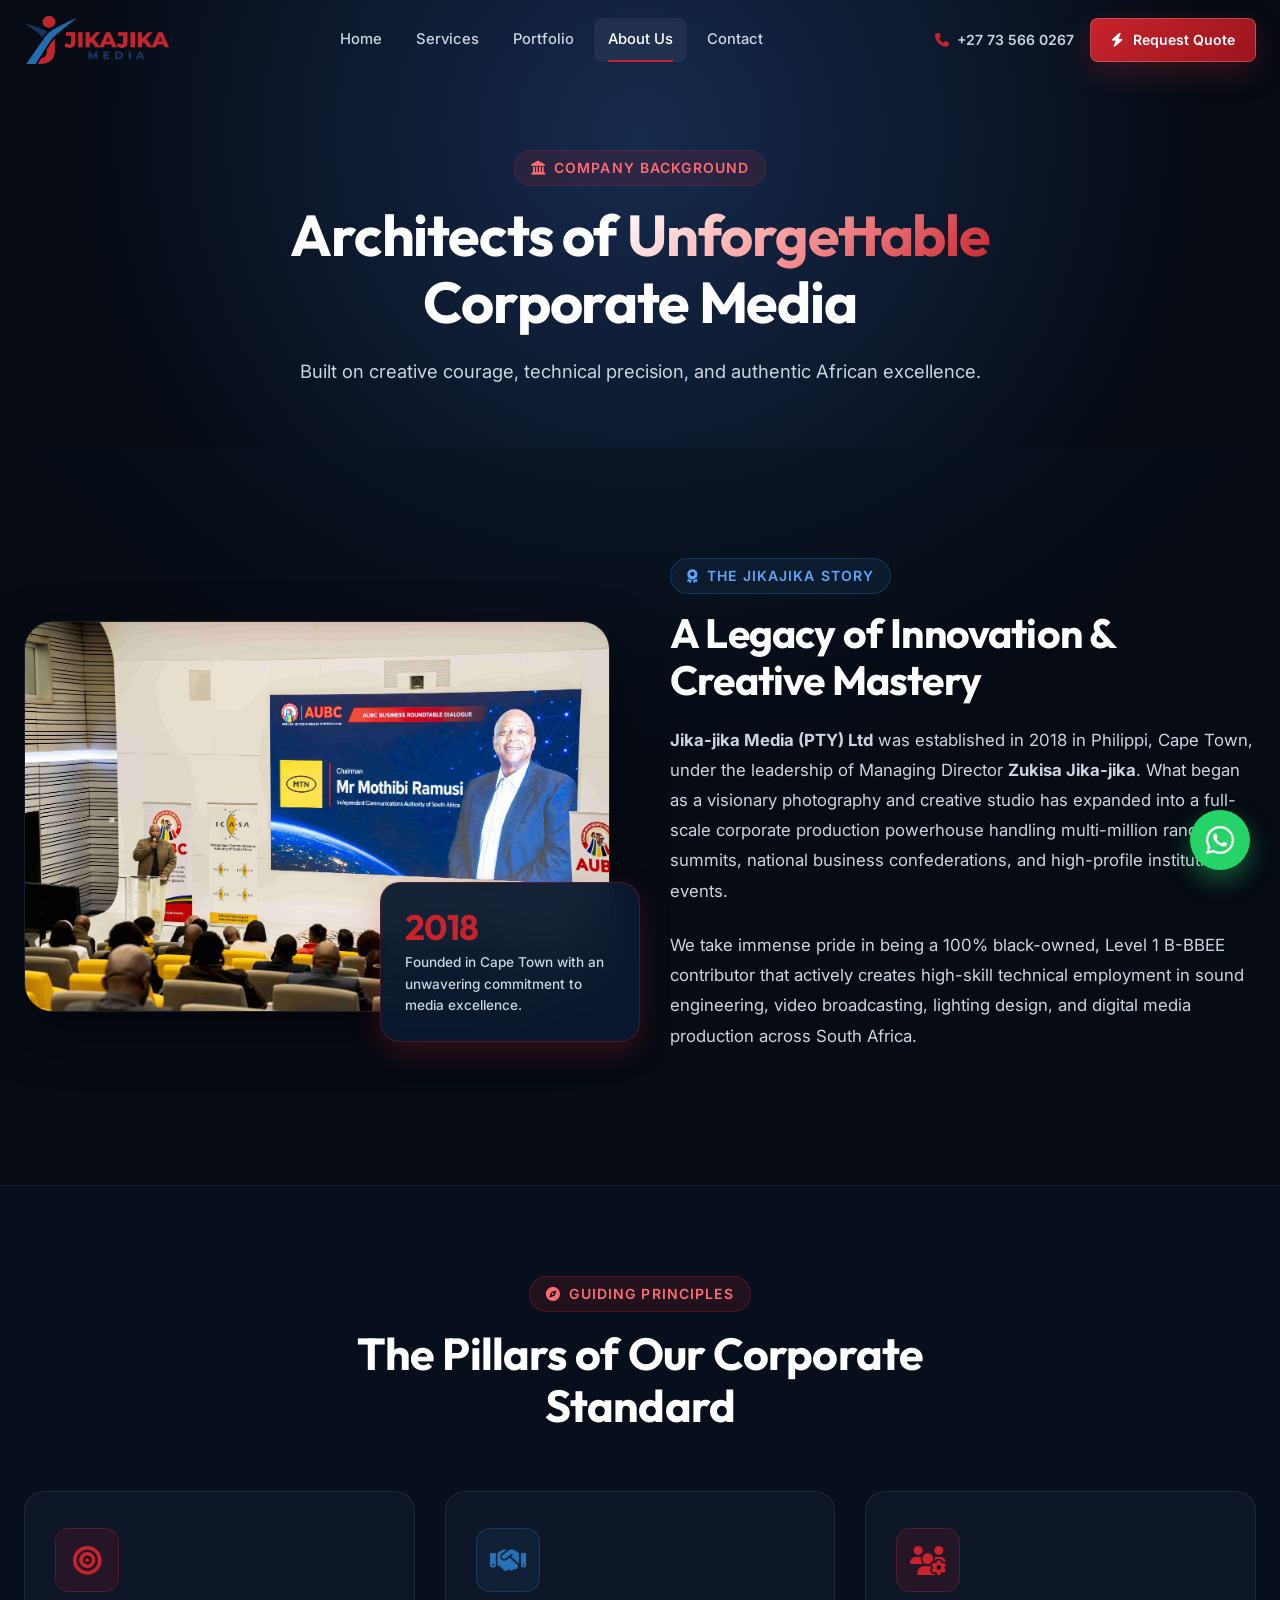
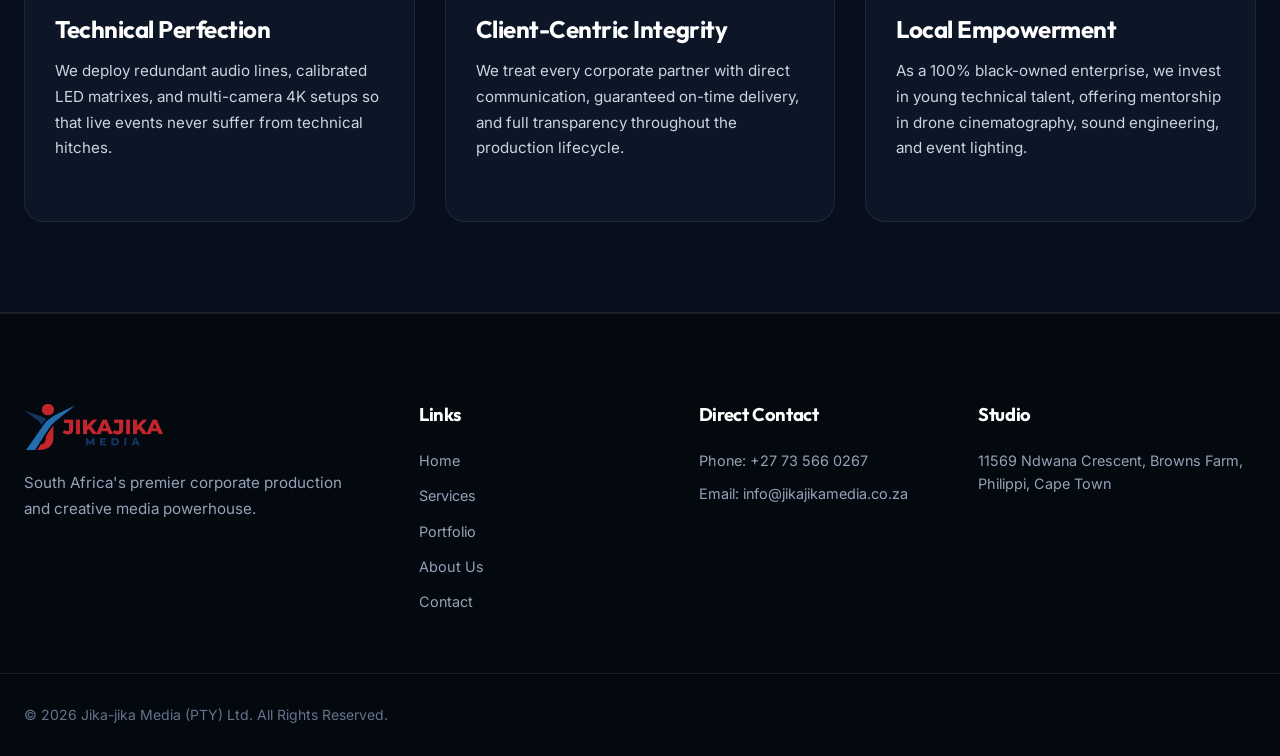
==== about.html @ 790da72a "feat: launch modern corporate website for Jikajika Media with animated hero, portfolio, services & r" ====
<!DOCTYPE html>
<html lang="en">
<head>
  <meta charset="UTF-8" />
  <meta name="viewport" content="width=device-width, initial-scale=1.0" />
  <title>About Us | Leadership & Corporate Story | Jikajika Media</title>
  <meta name="description" content="Learn about Jikajika Media (Pty) Ltd, founded in 2018 by Managing Director Zukisa Jika-jika. 100% black-owned production company based in Cape Town, South Africa." />
  
  <link rel="icon" type="image/jpeg" href="assets/images/logos/Favicon.jpg" />
  <link rel="stylesheet" href="https://cdnjs.cloudflare.com/ajax/libs/font-awesome/6.5.1/css/all.min.css" />
  <link rel="stylesheet" href="css/style.css" />
  <link rel="stylesheet" href="css/animations.css" />
</head>
<body>

  <!-- Site Header -->
  <header class="site-header scrolled">
    <div class="container-wide header-inner">
      <a href="index.html" class="brand-logo" title="Jikajika Media Home">
        <img src="assets/images/logos/Logo 1.png" alt="Jikajika Media Logo" />
      </a>

      <nav class="nav-links">
        <div class="nav-item"><a href="index.html" class="nav-link">Home</a></div>
        <div class="nav-item"><a href="services.html" class="nav-link">Services</a></div>
        <div class="nav-item"><a href="portfolio.html" class="nav-link">Portfolio</a></div>
        <div class="nav-item"><a href="about.html" class="nav-link active">About Us</a></div>
        <div class="nav-item"><a href="contact.html" class="nav-link">Contact</a></div>
      </nav>

      <div class="header-cta">
        <a href="tel:+27735660267" class="header-contact-link">
          <i class="fa-solid fa-phone" style="color: var(--primary-red);"></i>
          <span>+27 73 566 0267</span>
        </a>
        <a href="contact.html" class="btn btn-primary btn-sm">
          <i class="fa-solid fa-bolt"></i> Request Quote
        </a>
        <button class="mobile-toggle" aria-label="Toggle Menu">
          <i class="fa-solid fa-bars"></i>
        </button>
      </div>
    </div>
  </header>

  <!-- Page Banner -->
  <section style="padding: 150px 0 60px; background: radial-gradient(circle at 50% 30%, #162a4d 0%, var(--bg-main) 80%); text-align: center;">
    <div class="container" style="max-width: 860px;">
      <span class="section-tag"><i class="fa-solid fa-landmark"></i> Company Background</span>
      <h1 style="font-size: clamp(2.5rem, 4.5vw, 3.8rem); margin-bottom: 20px;">
        Architects of <span class="gradient-text-red">Unforgettable</span> Corporate Media
      </h1>
      <p style="color: var(--text-secondary); font-size: 1.15rem; line-height: 1.8;">
        Built on creative courage, technical precision, and authentic African excellence.
      </p>
    </div>
  </section>

  <!-- About Section -->
  <section class="about-section">
    <div class="container">
      <div class="about-grid">
        <div class="about-image-collage reveal-left">
          <div class="about-main-img">
            <img src="assets/images/hero/DSC08653.jpg" alt="Jikajika Media Production Event" />
          </div>
          <div class="about-floating-card">
            <h4>2018</h4>
            <p>Founded in Cape Town with an unwavering commitment to media excellence.</p>
          </div>
        </div>

        <div class="about-content reveal-right">
          <span class="section-tag blue-tag"><i class="fa-solid fa-award"></i> The Jikajika Story</span>
          <h2>A Legacy of Innovation & Creative Mastery</h2>
          <p>
            <strong>Jika-jika Media (PTY) Ltd</strong> was established in 2018 in Philippi, Cape Town, under the leadership of Managing Director <strong>Zukisa Jika-jika</strong>. What began as a visionary photography and creative studio has expanded into a full-scale corporate production powerhouse handling multi-million rand summits, national business confederations, and high-profile institutional events.
          </p>
          <p>
            We take immense pride in being a 100% black-owned, Level 1 B-BBEE contributor that actively creates high-skill technical employment in sound engineering, video broadcasting, lighting design, and digital media production across South Africa.
          </p>
        </div>
      </div>
    </div>
  </section>

  <!-- Core Pillars -->
  <section style="padding: 90px 0; background: rgba(10, 20, 36, 0.5); border-top: 1px solid var(--border-subtle); border-bottom: 1px solid var(--border-subtle);">
    <div class="container">
      <div class="section-header">
        <span class="section-tag"><i class="fa-solid fa-compass"></i> Guiding Principles</span>
        <h2 class="section-title">The Pillars of Our Corporate Standard</h2>
      </div>

      <div style="display: grid; grid-template-columns: repeat(auto-fit, minmax(300px, 1fr)); gap: 30px;">
        <div class="service-card">
          <div class="service-icon-box"><i class="fa-solid fa-bullseye"></i></div>
          <h3>Technical Perfection</h3>
          <p>We deploy redundant audio lines, calibrated LED matrixes, and multi-camera 4K setups so that live events never suffer from technical hitches.</p>
        </div>

        <div class="service-card">
          <div class="service-icon-box blue"><i class="fa-solid fa-handshake"></i></div>
          <h3>Client-Centric Integrity</h3>
          <p>We treat every corporate partner with direct communication, guaranteed on-time delivery, and full transparency throughout the production lifecycle.</p>
        </div>

        <div class="service-card">
          <div class="service-icon-box"><i class="fa-solid fa-users-gear"></i></div>
          <h3>Local Empowerment</h3>
          <p>As a 100% black-owned enterprise, we invest in young technical talent, offering mentorship in drone cinematography, sound engineering, and event lighting.</p>
        </div>
      </div>
    </div>
  </section>

  <!-- Footer -->
  <footer class="site-footer">
    <div class="container footer-grid">
      <div class="footer-brand">
        <a href="index.html" class="brand-logo" style="margin-bottom: 20px;">
          <img src="assets/images/logos/Logo 1.png" alt="Jikajika Media Logo" style="height: 46px;" />
        </a>
        <p>South Africa's premier corporate production and creative media powerhouse.</p>
      </div>
      <div class="footer-column">
        <h4>Links</h4>
        <div class="footer-links">
          <a href="index.html" class="footer-link">Home</a>
          <a href="services.html" class="footer-link">Services</a>
          <a href="portfolio.html" class="footer-link">Portfolio</a>
          <a href="about.html" class="footer-link">About Us</a>
          <a href="contact.html" class="footer-link">Contact</a>
        </div>
      </div>
      <div class="footer-column">
        <h4>Direct Contact</h4>
        <p style="color: var(--text-muted); font-size: 0.9rem; margin-bottom: 10px;">Phone: +27 73 566 0267</p>
        <p style="color: var(--text-muted); font-size: 0.9rem;">Email: info@jikajikamedia.co.za</p>
      </div>
      <div class="footer-column">
        <h4>Studio</h4>
        <p style="color: var(--text-muted); font-size: 0.9rem;">11569 Ndwana Crescent, Browns Farm, Philippi, Cape Town</p>
      </div>
    </div>
    <div class="container footer-bottom">
      <div>&copy; 2026 Jika-jika Media (PTY) Ltd. All Rights Reserved.</div>
    </div>
  </footer>

  <a href="https://wa.me/27735660267" class="whatsapp-float" title="Chat on WhatsApp">
    <i class="fa-brands fa-whatsapp"></i>
  </a>

  <script src="js/main.js"></script>
</body>
</html>
---- css/style.css ----
/* ==========================================================================
   JIKAJIKA MEDIA (PTY) LTD - OFFICIAL CORPORATE STYLESHEET
   Brand Colors: Red (#C8232C) | Navy Blue (#163A63) | Sky Blue (#2573B7)
   ========================================================================== */

@import url('https://fonts.googleapis.com/css2?family=Inter:wght@300;400;500;600;700;800&family=Outfit:wght@400;500;600;700;800;900&display=swap');

:root {
  /* Brand Color Palette */
  --primary-red: #C8232C;
  --primary-red-hover: #E02832;
  --primary-red-dark: #9B151C;
  --primary-red-glow: rgba(200, 35, 44, 0.35);
  
  --brand-navy: #163A63;
  --brand-navy-dark: #0A192F;
  --brand-navy-deep: #060E1A;
  --brand-navy-light: #1F4E85;
  
  --accent-blue: #2573B7;
  --accent-cyan: #38BDF8;
  --accent-blue-glow: rgba(37, 115, 183, 0.35);

  /* Backgrounds & Surfaces */
  --bg-main: #060B14;
  --bg-secondary: #0B1322;
  --bg-card: rgba(16, 26, 44, 0.7);
  --bg-card-hover: rgba(22, 36, 61, 0.85);
  --bg-glass: rgba(10, 25, 47, 0.75);
  --bg-glass-light: rgba(255, 255, 255, 0.05);

  /* Borders & Dividers */
  --border-subtle: rgba(255, 255, 255, 0.08);
  --border-brand: rgba(200, 35, 44, 0.3);
  --border-brand-blue: rgba(37, 115, 183, 0.3);
  --border-glow: rgba(255, 255, 255, 0.15);

  /* Typography */
  --font-heading: 'Outfit', sans-serif;
  --font-body: 'Inter', sans-serif;

  --text-pure-white: #FFFFFF;
  --text-primary: #F8FAFC;
  --text-secondary: #CBD5E1;
  --text-muted: #94A3B8;
  --text-dim: #64748B;

  /* Spacing & Radii */
  --radius-sm: 8px;
  --radius-md: 14px;
  --radius-lg: 20px;
  --radius-xl: 28px;
  --radius-full: 9999px;

  /* Shadows */
  --shadow-sm: 0 4px 12px rgba(0, 0, 0, 0.2);
  --shadow-md: 0 10px 30px rgba(0, 0, 0, 0.35);
  --shadow-lg: 0 20px 50px rgba(0, 0, 0, 0.5);
  --shadow-brand-red: 0 10px 30px rgba(200, 35, 44, 0.25);
  --shadow-brand-blue: 0 10px 30px rgba(37, 115, 183, 0.25);

  /* Transitions */
  --transition-fast: 0.2s cubic-bezier(0.4, 0, 0.2, 1);
  --transition-normal: 0.35s cubic-bezier(0.4, 0, 0.2, 1);
  --transition-slow: 0.6s cubic-bezier(0.16, 1, 0.3, 1);
}

/* ==========================================================================
   CSS Reset & Global Settings
   ========================================================================== */
*, *::before, *::after {
  box-sizing: border-box;
  margin: 0;
  padding: 0;
}

html {
  scroll-behavior: smooth;
  font-size: 16px;
  background-color: var(--bg-main);
  color: var(--text-primary);
  font-family: var(--font-body);
  -webkit-font-smoothing: antialiased;
  -moz-osx-font-smoothing: grayscale;
  overflow-x: hidden;
}

body {
  min-height: 100vh;
  line-height: 1.6;
  background: radial-gradient(circle at 50% 0%, #10223b 0%, #060B14 70%);
  background-attachment: fixed;
  color: var(--text-primary);
  overflow-x: hidden;
  position: relative;
}

a {
  color: inherit;
  text-decoration: none;
  transition: var(--transition-fast);
}

img {
  max-width: 100%;
  height: auto;
  display: block;
}

ul, ol {
  list-style: none;
}

button, input, select, textarea {
  font-family: inherit;
  font-size: inherit;
  color: inherit;
  border: none;
  outline: none;
  background: none;
}

.container {
  width: 100%;
  max-width: 1320px;
  margin: 0 auto;
  padding: 0 24px;
}

.container-wide {
  width: 100%;
  max-width: 1520px;
  margin: 0 auto;
  padding: 0 24px;
}

/* ==========================================================================
   Typography Utilities
   ========================================================================== */
h1, h2, h3, h4, h5, h6 {
  font-family: var(--font-heading);
  font-weight: 700;
  line-height: 1.15;
  color: var(--text-pure-white);
  letter-spacing: -0.02em;
}

.gradient-text-red {
  background: linear-gradient(135deg, #FFFFFF 0%, #FFA8A8 40%, var(--primary-red) 100%);
  -webkit-background-clip: text;
  -webkit-text-fill-color: transparent;
}

.gradient-text-blue {
  background: linear-gradient(135deg, #FFFFFF 0%, #7DD3FC 40%, var(--accent-blue) 100%);
  -webkit-background-clip: text;
  -webkit-text-fill-color: transparent;
}

.gradient-text-brand {
  background: linear-gradient(135deg, #FFFFFF 20%, #38BDF8 50%, var(--primary-red) 90%);
  -webkit-background-clip: text;
  -webkit-text-fill-color: transparent;
}

.section-header {
  text-align: center;
  max-width: 760px;
  margin: 0 auto 60px;
}

.section-tag {
  display: inline-flex;
  align-items: center;
  gap: 8px;
  padding: 6px 16px;
  background: rgba(200, 35, 44, 0.12);
  border: 1px solid var(--border-brand);
  border-radius: var(--radius-full);
  color: #FF6B72;
  font-size: 0.875rem;
  font-weight: 600;
  text-transform: uppercase;
  letter-spacing: 0.08em;
  margin-bottom: 16px;
}

.section-tag.blue-tag {
  background: rgba(37, 115, 183, 0.12);
  border-color: var(--border-brand-blue);
  color: #60A5FA;
}

.section-title {
  font-size: clamp(2rem, 3.5vw, 3rem);
  margin-bottom: 18px;
}

.section-subtitle {
  font-size: clamp(1rem, 1.2vw, 1.15rem);
  color: var(--text-muted);
  line-height: 1.7;
}

/* ==========================================================================
   Buttons & Interactive Elements
   ========================================================================== */
.btn {
  display: inline-flex;
  align-items: center;
  justify-content: center;
  gap: 10px;
  padding: 14px 28px;
  border-radius: var(--radius-md);
  font-weight: 600;
  font-size: 0.975rem;
  cursor: pointer;
  transition: all var(--transition-normal);
  position: relative;
  overflow: hidden;
  text-align: center;
  white-space: nowrap;
}

.btn-primary {
  background: linear-gradient(135deg, var(--primary-red) 0%, var(--primary-red-dark) 100%);
  color: #FFFFFF;
  box-shadow: var(--shadow-brand-red);
  border: 1px solid rgba(255, 255, 255, 0.2);
}

.btn-primary:hover {
  background: linear-gradient(135deg, var(--primary-red-hover) 0%, var(--primary-red) 100%);
  transform: translateY(-2px);
  box-shadow: 0 14px 35px rgba(200, 35, 44, 0.45);
}

.btn-secondary {
  background: rgba(22, 58, 99, 0.6);
  color: var(--text-pure-white);
  border: 1px solid var(--border-brand-blue);
  backdrop-filter: blur(12px);
}

.btn-secondary:hover {
  background: rgba(37, 115, 183, 0.4);
  border-color: var(--accent-cyan);
  transform: translateY(-2px);
  box-shadow: var(--shadow-brand-blue);
}

.btn-outline {
  background: transparent;
  color: var(--text-primary);
  border: 1px solid var(--border-glow);
  backdrop-filter: blur(8px);
}

.btn-outline:hover {
  background: rgba(255, 255, 255, 0.1);
  border-color: var(--text-pure-white);
  transform: translateY(-2px);
}

.btn-sm {
  padding: 10px 20px;
  font-size: 0.875rem;
  border-radius: var(--radius-sm);
}

.btn-lg {
  padding: 18px 36px;
  font-size: 1.1rem;
  border-radius: var(--radius-lg);
}

/* ==========================================================================
   Header & Navigation
   ========================================================================== */
.site-header {
  position: fixed;
  top: 0;
  left: 0;
  right: 0;
  z-index: 1000;
  transition: all var(--transition-normal);
  padding: 16px 0;
}

.site-header.scrolled {
  padding: 10px 0;
  background: rgba(6, 11, 20, 0.92);
  backdrop-filter: blur(20px);
  -webkit-backdrop-filter: blur(20px);
  border-bottom: 1px solid var(--border-subtle);
  box-shadow: 0 10px 30px rgba(0, 0, 0, 0.6);
}

.header-inner {
  display: flex;
  align-items: center;
  justify-content: space-between;
  gap: 20px;
}

.brand-logo {
  display: flex;
  align-items: center;
  gap: 12px;
  z-index: 1010;
}

.brand-logo img {
  height: 48px;
  width: auto;
  object-fit: contain;
  transition: transform var(--transition-fast);
}

.brand-logo:hover img {
  transform: scale(1.03);
}

.nav-links {
  display: flex;
  align-items: center;
  gap: 6px;
}

.nav-item {
  position: relative;
}

.nav-link {
  display: inline-flex;
  align-items: center;
  gap: 6px;
  padding: 10px 14px;
  font-size: 0.925rem;
  font-weight: 500;
  color: var(--text-secondary);
  border-radius: var(--radius-sm);
  transition: var(--transition-fast);
}

.nav-link:hover,
.nav-link.active {
  color: var(--text-pure-white);
  background: rgba(255, 255, 255, 0.06);
}

.nav-link.active::after {
  content: '';
  position: absolute;
  bottom: 0px;
  left: 14px;
  right: 14px;
  height: 2px;
  background: var(--primary-red);
  border-radius: 2px;
}

/* Dropdown Menu */
.dropdown-wrapper {
  position: relative;
}

.dropdown-menu {
  position: absolute;
  top: 100%;
  left: 0;
  min-width: 270px;
  padding: 12px;
  background: rgba(10, 20, 36, 0.96);
  backdrop-filter: blur(24px);
  border: 1px solid var(--border-subtle);
  border-radius: var(--radius-md);
  box-shadow: var(--shadow-lg);
  opacity: 0;
  visibility: hidden;
  transform: translateY(12px);
  transition: all var(--transition-normal);
  z-index: 1020;
}

.dropdown-wrapper:hover .dropdown-menu {
  opacity: 1;
  visibility: visible;
  transform: translateY(4px);
}

.dropdown-item {
  display: flex;
  align-items: center;
  gap: 12px;
  padding: 10px 14px;
  border-radius: var(--radius-sm);
  color: var(--text-secondary);
  font-size: 0.9rem;
  transition: var(--transition-fast);
}

.dropdown-item:hover {
  background: rgba(200, 35, 44, 0.15);
  color: var(--text-pure-white);
  transform: translateX(4px);
}

.dropdown-item i {
  color: var(--primary-red);
  font-size: 1.1rem;
}

.header-cta {
  display: flex;
  align-items: center;
  gap: 16px;
}

.header-contact-link {
  display: flex;
  align-items: center;
  gap: 8px;
  font-size: 0.875rem;
  font-weight: 600;
  color: var(--text-secondary);
}

.header-contact-link:hover {
  color: #38BDF8;
}

.mobile-toggle {
  display: none;
  background: none;
  border: none;
  color: var(--text-pure-white);
  font-size: 1.6rem;
  cursor: pointer;
  z-index: 1010;
}

/* ==========================================================================
   Hero Section & Animated Slider
   ========================================================================== */
.hero-slider-section {
  position: relative;
  min-height: 100vh;
  display: flex;
  align-items: center;
  overflow: hidden;
  padding: 140px 0 90px;
}

.hero-slider-container {
  position: absolute;
  inset: 0;
  z-index: 1;
}

.hero-slide {
  position: absolute;
  inset: 0;
  opacity: 0;
  visibility: hidden;
  transition: opacity 1.2s cubic-bezier(0.4, 0, 0.2, 1), transform 1.2s cubic-bezier(0.4, 0, 0.2, 1);
  transform: scale(1.08);
}

.hero-slide.active {
  opacity: 1;
  visibility: visible;
  transform: scale(1);
}

.hero-slide-bg {
  position: absolute;
  inset: 0;
  background-size: cover;
  background-position: center;
  background-repeat: no-repeat;
  filter: brightness(0.6) contrast(1.1);
  transform: scale(1);
  transition: transform 8s ease;
}

.hero-slide.active .hero-slide-bg {
  transform: scale(1.08);
}

.hero-overlay {
  position: absolute;
  inset: 0;
  background: linear-gradient(
    90deg, 
    rgba(6, 11, 20, 0.95) 0%, 
    rgba(6, 11, 20, 0.82) 50%, 
    rgba(6, 11, 20, 0.45) 100%
  ),
  linear-gradient(
    0deg, 
    var(--bg-main) 0%, 
    transparent 35%, 
    rgba(6, 11, 20, 0.6) 100%
  );
  z-index: 2;
}

.hero-content {
  position: relative;
  z-index: 10;
  max-width: 840px;
}

.hero-badge {
  display: inline-flex;
  align-items: center;
  gap: 10px;
  padding: 8px 20px;
  background: rgba(10, 25, 47, 0.85);
  border: 1px solid var(--border-brand-blue);
  backdrop-filter: blur(12px);
  border-radius: var(--radius-full);
  color: #7DD3FC;
  font-size: 0.9rem;
  font-weight: 600;
  margin-bottom: 24px;
  box-shadow: 0 0 20px rgba(37, 115, 183, 0.2);
}

.hero-badge-dot {
  width: 8px;
  height: 8px;
  border-radius: 50%;
  background: var(--primary-red);
  box-shadow: 0 0 10px var(--primary-red);
  animation: pulseDot 2s infinite;
}

.hero-title {
  font-size: clamp(2.6rem, 5vw, 4.4rem);
  font-weight: 800;
  line-height: 1.1;
  margin-bottom: 24px;
  letter-spacing: -0.03em;
}

.hero-description {
  font-size: clamp(1.05rem, 1.3vw, 1.25rem);
  color: var(--text-secondary);
  line-height: 1.7;
  margin-bottom: 36px;
  max-width: 720px;
}

.hero-actions {
  display: flex;
  align-items: center;
  flex-wrap: wrap;
  gap: 16px;
  margin-bottom: 50px;
}

.hero-stats-row {
  display: grid;
  grid-template-columns: repeat(auto-fit, minmax(140px, 1fr));
  gap: 24px;
  padding-top: 30px;
  border-top: 1px solid var(--border-subtle);
  max-width: 680px;
}

.hero-stat-item h3 {
  font-size: 2rem;
  font-weight: 800;
  color: var(--text-pure-white);
  margin-bottom: 4px;
}

.hero-stat-item p {
  font-size: 0.85rem;
  color: var(--text-muted);
  text-transform: uppercase;
  letter-spacing: 0.05em;
}

/* Slider Controls */
.slider-controls {
  position: absolute;
  bottom: 40px;
  right: 60px;
  z-index: 20;
  display: flex;
  align-items: center;
  gap: 16px;
}

.slider-btn {
  width: 48px;
  height: 48px;
  border-radius: 50%;
  background: rgba(15, 23, 42, 0.75);
  border: 1px solid var(--border-glow);
  color: var(--text-pure-white);
  display: flex;
  align-items: center;
  justify-content: center;
  cursor: pointer;
  transition: var(--transition-fast);
  backdrop-filter: blur(10px);
}

.slider-btn:hover {
  background: var(--primary-red);
  border-color: var(--primary-red);
  transform: scale(1.08);
}

.slider-indicators {
  position: absolute;
  bottom: 48px;
  left: 50%;
  transform: translateX(-50%);
  z-index: 20;
  display: flex;
  gap: 10px;
}

.slider-indicator {
  width: 40px;
  height: 4px;
  background: rgba(255, 255, 255, 0.2);
  border-radius: 2px;
  cursor: pointer;
  position: relative;
  overflow: hidden;
  transition: var(--transition-fast);
}

.slider-indicator.active {
  background: var(--primary-red);
  width: 60px;
}

/* ==========================================================================
   Client Trust Marquee / Enterprise Partners
   ========================================================================== */
.clients-marquee-section {
  padding: 36px 0;
  background: rgba(10, 20, 36, 0.5);
  border-top: 1px solid var(--border-subtle);
  border-bottom: 1px solid var(--border-subtle);
  overflow: hidden;
  position: relative;
}

.marquee-header {
  text-align: center;
  margin-bottom: 20px;
}

.marquee-header p {
  font-size: 0.85rem;
  text-transform: uppercase;
  letter-spacing: 0.12em;
  color: var(--text-dim);
  font-weight: 600;
}

.marquee-track {
  display: flex;
  width: max-content;
  animation: marqueeScroll 35s linear infinite;
  gap: 40px;
}

.marquee-track:hover {
  animation-play-state: paused;
}

.client-badge {
  display: flex;
  align-items: center;
  gap: 14px;
  padding: 10px 24px;
  background: var(--bg-card);
  border: 1px solid var(--border-subtle);
  border-radius: var(--radius-full);
  color: var(--text-secondary);
  font-weight: 600;
  font-size: 0.95rem;
  white-space: nowrap;
  backdrop-filter: blur(10px);
}

.client-badge i {
  color: var(--primary-red);
}

/* ==========================================================================
   Services Section (Audio Visuals, Photography, Videography, Branding)
   ========================================================================== */
.services-section {
  padding: 110px 0;
  position: relative;
}

.services-grid {
  display: grid;
  grid-template-columns: repeat(auto-fit, minmax(340px, 1fr));
  gap: 30px;
}

.service-card {
  background: var(--bg-card);
  border: 1px solid var(--border-subtle);
  border-radius: var(--radius-lg);
  padding: 36px 30px;
  position: relative;
  overflow: hidden;
  transition: all var(--transition-normal);
  display: flex;
  flex-direction: column;
  backdrop-filter: blur(16px);
}

.service-card::before {
  content: '';
  position: absolute;
  top: 0;
  left: 0;
  right: 0;
  height: 4px;
  background: linear-gradient(90deg, var(--primary-red), var(--accent-blue));
  opacity: 0;
  transition: var(--transition-normal);
}

.service-card:hover {
  transform: translateY(-8px);
  border-color: var(--border-brand);
  background: var(--bg-card-hover);
  box-shadow: 0 20px 40px rgba(0, 0, 0, 0.4), 0 0 25px rgba(200, 35, 44, 0.15);
}

.service-card:hover::before {
  opacity: 1;
}

.service-icon-box {
  width: 64px;
  height: 64px;
  border-radius: var(--radius-md);
  background: rgba(200, 35, 44, 0.12);
  border: 1px solid var(--border-brand);
  display: flex;
  align-items: center;
  justify-content: center;
  color: var(--primary-red);
  font-size: 1.8rem;
  margin-bottom: 24px;
  transition: var(--transition-normal);
}

.service-card:hover .service-icon-box {
  background: var(--primary-red);
  color: #FFFFFF;
  transform: scale(1.1) rotate(4deg);
  box-shadow: var(--shadow-brand-red);
}

.service-icon-box.blue {
  background: rgba(37, 115, 183, 0.12);
  border-color: var(--border-brand-blue);
  color: var(--accent-blue);
}

.service-card:hover .service-icon-box.blue {
  background: var(--accent-blue);
  color: #FFFFFF;
  box-shadow: var(--shadow-brand-blue);
}

.service-card h3 {
  font-size: 1.5rem;
  margin-bottom: 14px;
  font-weight: 700;
}

.service-card p {
  color: var(--text-secondary);
  font-size: 0.95rem;
  line-height: 1.7;
  margin-bottom: 24px;
  flex-grow: 1;
}

.service-features-list {
  margin-bottom: 28px;
  display: flex;
  flex-direction: column;
  gap: 10px;
}

.service-features-list li {
  display: flex;
  align-items: center;
  gap: 10px;
  font-size: 0.885rem;
  color: var(--text-muted);
}

.service-features-list li i {
  color: var(--primary-red);
  font-size: 0.95rem;
}

.service-card-footer {
  margin-top: auto;
  border-top: 1px solid var(--border-subtle);
  padding-top: 20px;
}

.service-link {
  display: inline-flex;
  align-items: center;
  gap: 8px;
  font-weight: 600;
  font-size: 0.9rem;
  color: #FF6B72;
}

.service-card:hover .service-link {
  gap: 12px;
  color: var(--primary-red-hover);
}

/* ==========================================================================
   Portfolio & Event Showcase
   ========================================================================== */
.portfolio-section {
  padding: 110px 0;
  background: radial-gradient(circle at 50% 50%, #0d1e38 0%, var(--bg-main) 100%);
  position: relative;
}

.portfolio-filter-nav {
  display: flex;
  align-items: center;
  justify-content: center;
  flex-wrap: wrap;
  gap: 12px;
  margin-bottom: 48px;
}

.filter-btn {
  padding: 10px 22px;
  border-radius: var(--radius-full);
  background: rgba(15, 23, 42, 0.7);
  border: 1px solid var(--border-subtle);
  color: var(--text-secondary);
  font-size: 0.9rem;
  font-weight: 600;
  cursor: pointer;
  transition: all var(--transition-fast);
}

.filter-btn:hover,
.filter-btn.active {
  background: var(--primary-red);
  color: #FFFFFF;
  border-color: var(--primary-red);
  box-shadow: var(--shadow-brand-red);
}

.portfolio-grid {
  display: grid;
  grid-template-columns: repeat(auto-fill, minmax(360px, 1fr));
  gap: 28px;
}

.portfolio-item {
  position: relative;
  border-radius: var(--radius-lg);
  overflow: hidden;
  background: var(--bg-card);
  border: 1px solid var(--border-subtle);
  aspect-ratio: 4 / 3;
  cursor: pointer;
}

.portfolio-item img {
  width: 100%;
  height: 100%;
  object-fit: cover;
  transition: transform 0.8s cubic-bezier(0.16, 1, 0.3, 1);
}

.portfolio-item:hover img {
  transform: scale(1.08);
}

.portfolio-overlay {
  position: absolute;
  inset: 0;
  background: linear-gradient(0deg, rgba(6, 11, 20, 0.95) 0%, rgba(6, 11, 20, 0.3) 60%, transparent 100%);
  display: flex;
  flex-direction: column;
  justify-content: flex-end;
  padding: 28px;
  opacity: 0;
  transition: all var(--transition-normal);
}

.portfolio-item:hover .portfolio-overlay {
  opacity: 1;
}

.portfolio-category-badge {
  display: inline-block;
  padding: 4px 12px;
  background: var(--primary-red);
  color: #FFFFFF;
  font-size: 0.75rem;
  font-weight: 700;
  text-transform: uppercase;
  border-radius: var(--radius-full);
  margin-bottom: 10px;
  width: fit-content;
}

.portfolio-title {
  font-size: 1.25rem;
  color: var(--text-pure-white);
  margin-bottom: 6px;
}

.portfolio-desc {
  font-size: 0.875rem;
  color: var(--text-secondary);
}

/* Lightbox Modal */
.lightbox-modal {
  position: fixed;
  inset: 0;
  background: rgba(0, 0, 0, 0.92);
  backdrop-filter: blur(16px);
  z-index: 2000;
  display: flex;
  align-items: center;
  justify-content: center;
  padding: 40px 20px;
  opacity: 0;
  visibility: hidden;
  transition: all var(--transition-normal);
}

.lightbox-modal.active {
  opacity: 1;
  visibility: visible;
}

.lightbox-content {
  position: relative;
  max-width: 1000px;
  max-height: 85vh;
  display: flex;
  flex-direction: column;
  align-items: center;
}

.lightbox-content img {
  max-width: 100%;
  max-height: 75vh;
  object-fit: contain;
  border-radius: var(--radius-md);
  box-shadow: 0 25px 60px rgba(0, 0, 0, 0.8);
}

.lightbox-caption {
  margin-top: 16px;
  color: var(--text-primary);
  text-align: center;
  font-size: 1.1rem;
  font-weight: 600;
}

.lightbox-close {
  position: absolute;
  top: -40px;
  right: 0;
  color: #FFFFFF;
  font-size: 2rem;
  cursor: pointer;
  transition: var(--transition-fast);
}

.lightbox-close:hover {
  color: var(--primary-red);
}

/* ==========================================================================
   About & Corporate Profile Section
   ========================================================================== */
.about-section {
  padding: 110px 0;
  position: relative;
}

.about-grid {
  display: grid;
  grid-template-columns: 1fr 1fr;
  gap: 60px;
  align-items: center;
}

.about-image-collage {
  position: relative;
}

.about-main-img {
  border-radius: var(--radius-xl);
  overflow: hidden;
  border: 1px solid var(--border-subtle);
  box-shadow: var(--shadow-lg);
}

.about-floating-card {
  position: absolute;
  bottom: -30px;
  right: -30px;
  background: rgba(10, 25, 47, 0.95);
  backdrop-filter: blur(20px);
  border: 1px solid var(--border-brand);
  border-radius: var(--radius-lg);
  padding: 24px;
  box-shadow: var(--shadow-brand-red);
  max-width: 260px;
}

.about-floating-card h4 {
  font-size: 2.2rem;
  color: var(--primary-red);
  margin-bottom: 4px;
}

.about-floating-card p {
  font-size: 0.85rem;
  color: var(--text-secondary);
  font-weight: 500;
}

.about-content h2 {
  font-size: clamp(2rem, 3.2vw, 2.8rem);
  margin-bottom: 20px;
}

.about-content p {
  color: var(--text-secondary);
  font-size: 1.05rem;
  line-height: 1.8;
  margin-bottom: 24px;
}

.about-values-grid {
  display: grid;
  grid-template-columns: 1fr 1fr;
  gap: 20px;
  margin: 32px 0;
}

.about-value-item {
  display: flex;
  align-items: flex-start;
  gap: 14px;
}

.about-value-item i {
  color: var(--primary-red);
  font-size: 1.3rem;
  margin-top: 3px;
}

.about-value-item h4 {
  font-size: 1.05rem;
  margin-bottom: 4px;
}

.about-value-item p {
  font-size: 0.85rem;
  color: var(--text-muted);
  line-height: 1.5;
  margin-bottom: 0;
}

/* ==========================================================================
   Interactive Quote Estimator & Booking
   ========================================================================== */
.quote-section {
  padding: 110px 0;
  background: radial-gradient(circle at 70% 30%, #13243f 0%, var(--bg-main) 100%);
  position: relative;
}

.quote-wrapper {
  background: var(--bg-card);
  border: 1px solid var(--border-brand-blue);
  border-radius: var(--radius-xl);
  padding: 48px;
  backdrop-filter: blur(20px);
  box-shadow: var(--shadow-lg);
}

.quote-grid {
  display: grid;
  grid-template-columns: 1.2fr 0.8fr;
  gap: 50px;
}

.form-group {
  margin-bottom: 24px;
}

.form-label {
  display: block;
  font-size: 0.9rem;
  font-weight: 600;
  color: var(--text-secondary);
  margin-bottom: 8px;
}

.form-control {
  width: 100%;
  padding: 14px 18px;
  background: rgba(6, 11, 20, 0.75);
  border: 1px solid var(--border-subtle);
  border-radius: var(--radius-md);
  color: var(--text-pure-white);
  font-size: 0.95rem;
  transition: var(--transition-fast);
}

.form-control:focus {
  border-color: var(--primary-red);
  box-shadow: 0 0 0 3px rgba(200, 35, 44, 0.2);
  background: rgba(10, 20, 36, 0.9);
}

.services-checkbox-grid {
  display: grid;
  grid-template-columns: repeat(auto-fit, minmax(180px, 1fr));
  gap: 12px;
  margin-top: 10px;
}

.service-checkbox-card {
  display: flex;
  align-items: center;
  gap: 10px;
  padding: 12px 16px;
  background: rgba(6, 11, 20, 0.6);
  border: 1px solid var(--border-subtle);
  border-radius: var(--radius-sm);
  cursor: pointer;
  transition: var(--transition-fast);
}

.service-checkbox-card:hover,
.service-checkbox-card.checked {
  border-color: var(--primary-red);
  background: rgba(200, 35, 44, 0.1);
}

.service-checkbox-card input[type="checkbox"] {
  accent-color: var(--primary-red);
  width: 18px;
  height: 18px;
}

.quote-summary-card {
  background: rgba(10, 25, 47, 0.85);
  border: 1px solid var(--border-brand);
  border-radius: var(--radius-lg);
  padding: 36px 30px;
  display: flex;
  flex-direction: column;
  justify-content: space-between;
}

.quote-summary-card h3 {
  font-size: 1.4rem;
  margin-bottom: 20px;
}

.contact-quick-list {
  display: flex;
  flex-direction: column;
  gap: 16px;
  margin-bottom: 30px;
}

.contact-quick-item {
  display: flex;
  align-items: center;
  gap: 14px;
  font-size: 0.95rem;
  color: var(--text-secondary);
}

.contact-quick-item i {
  width: 36px;
  height: 36px;
  border-radius: 50%;
  background: rgba(200, 35, 44, 0.15);
  color: var(--primary-red);
  display: flex;
  align-items: center;
  justify-content: center;
}

/* ==========================================================================
   Footer Section
   ========================================================================== */
.site-footer {
  background: #04080F;
  border-top: 1px solid var(--border-subtle);
  padding: 90px 0 30px;
  position: relative;
}

.footer-grid {
  display: grid;
  grid-template-columns: 1.5fr 1fr 1fr 1.2fr;
  gap: 48px;
  margin-bottom: 60px;
}

.footer-brand p {
  color: var(--text-muted);
  font-size: 0.95rem;
  line-height: 1.7;
  margin: 20px 0 24px;
}

.social-links {
  display: flex;
  gap: 12px;
}

.social-link {
  width: 40px;
  height: 40px;
  border-radius: 50%;
  background: rgba(255, 255, 255, 0.06);
  border: 1px solid var(--border-subtle);
  color: var(--text-secondary);
  display: flex;
  align-items: center;
  justify-content: center;
  transition: var(--transition-fast);
}

.social-link:hover {
  background: var(--primary-red);
  color: #FFFFFF;
  border-color: var(--primary-red);
  transform: translateY(-3px);
}

.footer-column h4 {
  font-size: 1.15rem;
  margin-bottom: 24px;
  position: relative;
}

.footer-links {
  display: flex;
  flex-direction: column;
  gap: 12px;
}

.footer-link {
  color: var(--text-muted);
  font-size: 0.9rem;
  transition: var(--transition-fast);
}

.footer-link:hover {
  color: var(--text-pure-white);
  transform: translateX(4px);
}

.footer-bottom {
  border-top: 1px solid var(--border-subtle);
  padding-top: 30px;
  display: flex;
  align-items: center;
  justify-content: space-between;
  flex-wrap: wrap;
  gap: 20px;
  color: var(--text-dim);
  font-size: 0.875rem;
}

/* ==========================================================================
   WhatsApp Floating Contact Button
   ========================================================================== */
.whatsapp-float {
  position: fixed;
  bottom: 30px;
  right: 30px;
  width: 60px;
  height: 60px;
  background: #25D366;
  color: #FFFFFF;
  border-radius: 50%;
  display: flex;
  align-items: center;
  justify-content: center;
  font-size: 2rem;
  box-shadow: 0 10px 25px rgba(37, 211, 102, 0.4);
  z-index: 999;
  transition: all var(--transition-normal);
}

.whatsapp-float:hover {
  transform: scale(1.12) rotate(8deg);
  box-shadow: 0 14px 35px rgba(37, 211, 102, 0.6);
}

/* ==========================================================================
   Responsive Breakpoints
   ========================================================================== */
@media (max-width: 1024px) {
  .about-grid,
  .quote-grid {
    grid-template-columns: 1fr;
    gap: 40px;
  }

  .footer-grid {
    grid-template-columns: 1fr 1fr;
    gap: 40px;
  }
}

@media (max-width: 768px) {
  .nav-links,
  .header-cta .header-contact-link {
    display: none;
  }

  .mobile-toggle {
    display: block;
  }

  .mobile-menu-active .nav-links {
    display: flex;
    flex-direction: column;
    position: fixed;
    top: 76px;
    left: 0;
    right: 0;
    bottom: 0;
    background: rgba(6, 11, 20, 0.98);
    backdrop-filter: blur(20px);
    padding: 30px 24px;
    gap: 16px;
    overflow-y: auto;
    z-index: 1000;
  }

  .mobile-menu-active .nav-link {
    font-size: 1.2rem;
    padding: 12px 16px;
  }

  .slider-controls {
    bottom: 20px;
    right: 20px;
  }

  .footer-grid {
    grid-template-columns: 1fr;
  }

  .footer-bottom {
    flex-direction: column;
    text-align: center;
  }
}
---- css/animations.css ----
/* ==========================================================================
   JIKAJIKA MEDIA - ADVANCED ANIMATIONS & SMOOTH SCROLL EFFECTS
   ========================================================================== */

/* Keyframe Animations */
@keyframes marqueeScroll {
  0% {
    transform: translateX(0);
  }
  100% {
    transform: translateX(-50%);
  }
}

@keyframes pulseDot {
  0%, 100% {
    transform: scale(1);
    opacity: 1;
  }
  50% {
    transform: scale(1.6);
    opacity: 0.6;
  }
}

@keyframes floatSlow {
  0%, 100% {
    transform: translateY(0);
  }
  50% {
    transform: translateY(-12px);
  }
}

@keyframes glowPulse {
  0%, 100% {
    box-shadow: 0 0 20px rgba(200, 35, 44, 0.2);
  }
  50% {
    box-shadow: 0 0 40px rgba(200, 35, 44, 0.5);
  }
}

@keyframes slideInUp {
  from {
    opacity: 0;
    transform: translateY(40px);
  }
  to {
    opacity: 1;
    transform: translateY(0);
  }
}

@keyframes fadeIn {
  from {
    opacity: 0;
  }
  to {
    opacity: 1;
  }
}

@keyframes zoomHero {
  0% {
    transform: scale(1);
  }
  100% {
    transform: scale(1.1);
  }
}

/* Scroll Reveal Utility Classes */
.reveal {
  opacity: 0;
  transform: translateY(35px);
  transition: opacity 0.8s cubic-bezier(0.16, 1, 0.3, 1), transform 0.8s cubic-bezier(0.16, 1, 0.3, 1);
  will-change: opacity, transform;
}

.reveal-left {
  opacity: 0;
  transform: translateX(-45px);
  transition: opacity 0.8s cubic-bezier(0.16, 1, 0.3, 1), transform 0.8s cubic-bezier(0.16, 1, 0.3, 1);
}

.reveal-right {
  opacity: 0;
  transform: translateX(45px);
  transition: opacity 0.8s cubic-bezier(0.16, 1, 0.3, 1), transform 0.8s cubic-bezier(0.16, 1, 0.3, 1);
}

.reveal-scale {
  opacity: 0;
  transform: scale(0.92);
  transition: opacity 0.8s cubic-bezier(0.16, 1, 0.3, 1), transform 0.8s cubic-bezier(0.16, 1, 0.3, 1);
}

.reveal.active,
.reveal-left.active,
.reveal-right.active,
.reveal-scale.active {
  opacity: 1;
  transform: translate(0, 0) scale(1);
}

/* Stagger Delays for Grid Children */
.delay-100 { transition-delay: 0.1s; }
.delay-200 { transition-delay: 0.2s; }
.delay-300 { transition-delay: 0.3s; }
.delay-400 { transition-delay: 0.4s; }
.delay-500 { transition-delay: 0.5s; }

/* Floating Elements */
.floating-element {
  animation: floatSlow 6s ease-in-out infinite;
}

/* Shimmer Highlight */
.shimmer-badge {
  position: relative;
  overflow: hidden;
}

.shimmer-badge::after {
  content: '';
  position: absolute;
  top: 0;
  left: -100%;
  width: 50%;
  height: 100%;
  background: linear-gradient(
    90deg,
    transparent,
    rgba(255, 255, 255, 0.2),
    transparent
  );
  animation: shimmer 3s infinite;
}

@keyframes shimmer {
  100% {
    left: 200%;
  }
}
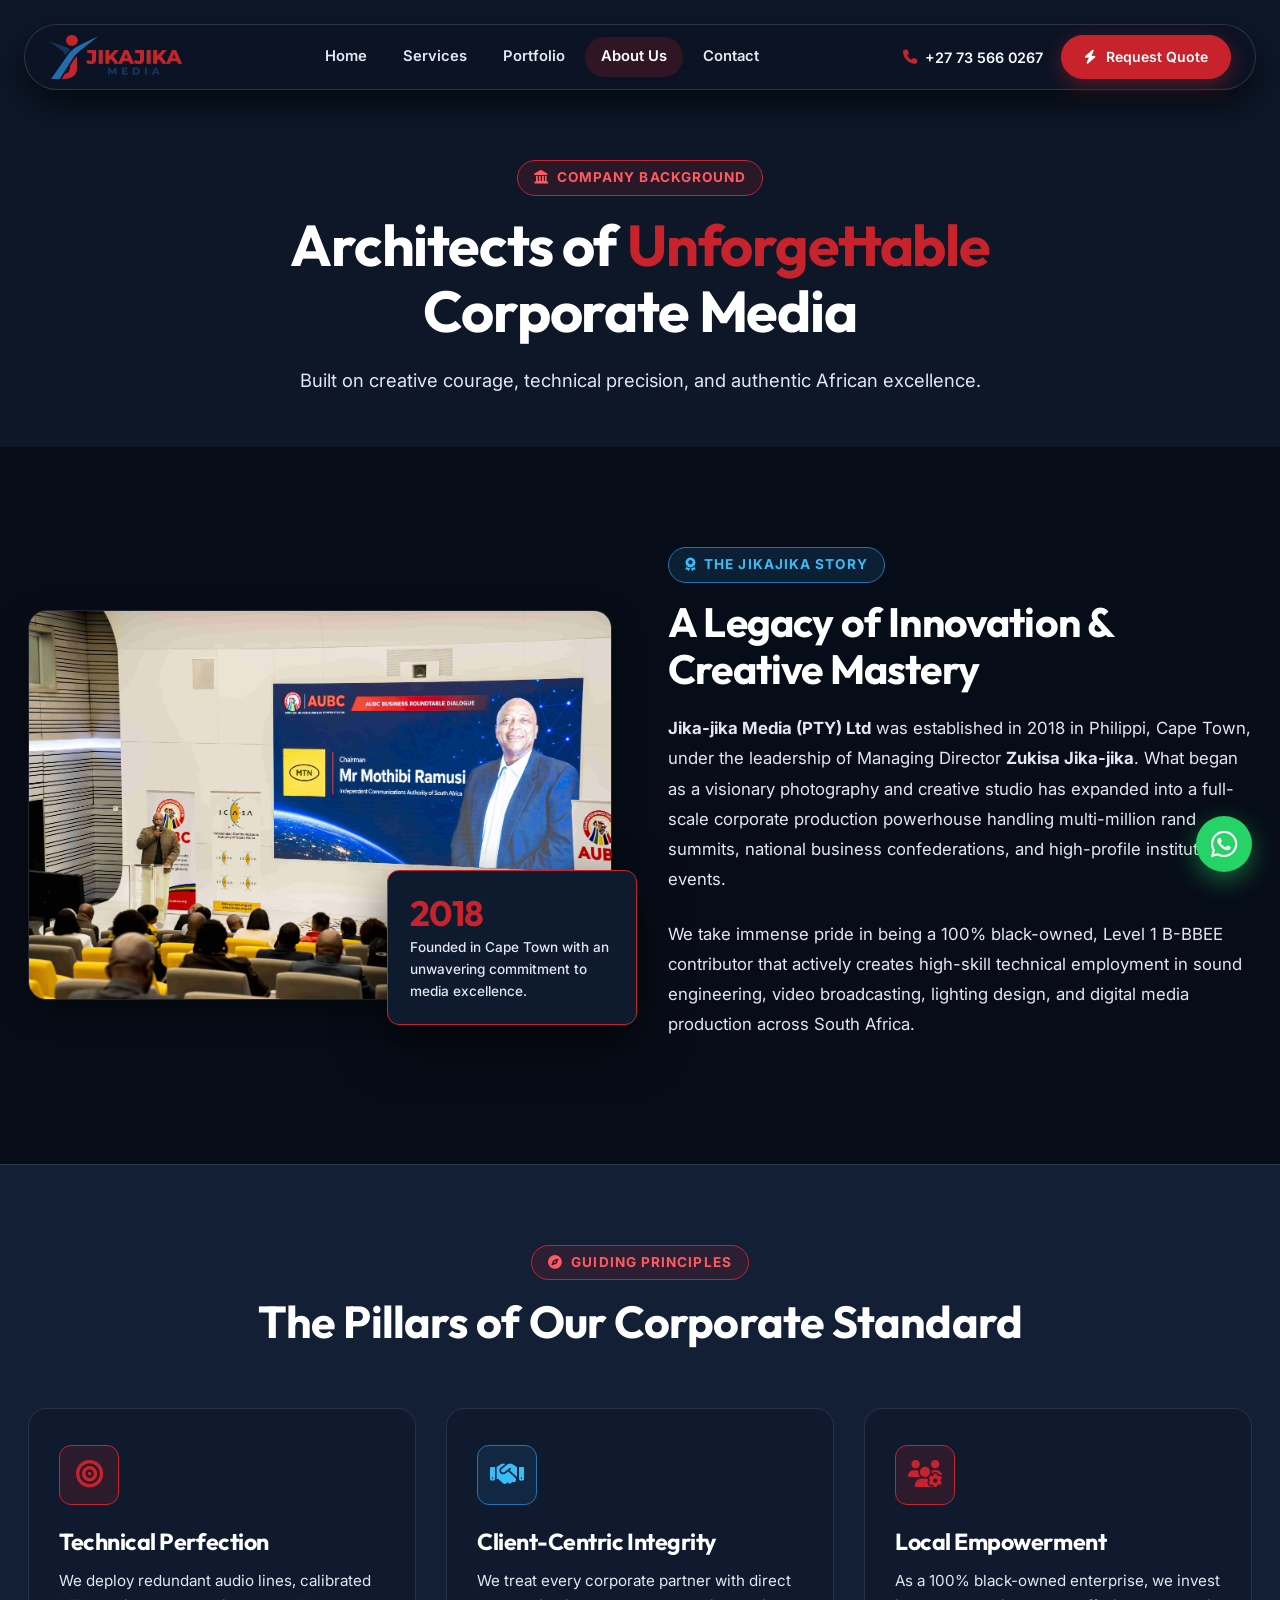
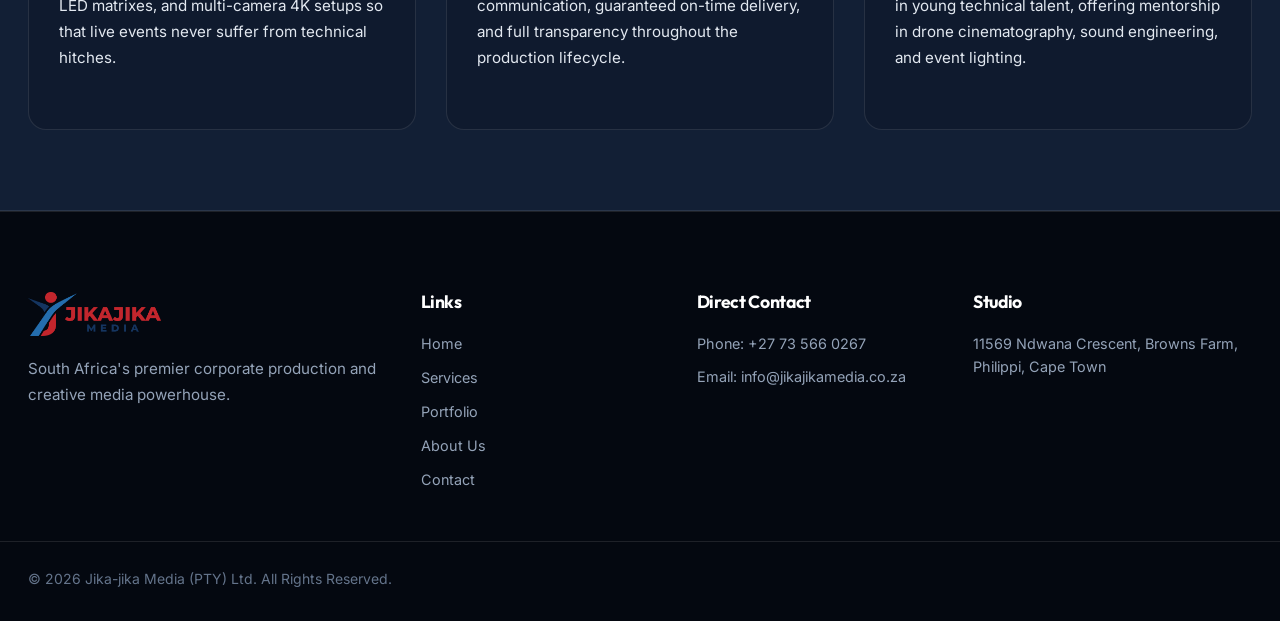
==== commit 214834e2: "fix(ui): add floating framed navbar, align hero to left, make hero images vibrant and remove gradien" ====
--- a/about.html
+++ b/about.html
@@ -13,9 +13,9 @@
 </head>
 <body>
 
-  <!-- Site Header -->
-  <header class="site-header scrolled">
-    <div class="container-wide header-inner">
+  <!-- Floating Nav Frame Header -->
+  <header class="site-header">
+    <div class="floating-nav-frame">
       <a href="index.html" class="brand-logo" title="Jikajika Media Home">
         <img src="assets/images/logos/Logo 1.png" alt="Jikajika Media Logo" />
       </a>
@@ -44,11 +44,11 @@
   </header>
 
   <!-- Page Banner -->
-  <section style="padding: 150px 0 60px; background: radial-gradient(circle at 50% 30%, #162a4d 0%, var(--bg-main) 80%); text-align: center;">
+  <section style="padding: 160px 0 50px; background-color: var(--bg-secondary); text-align: center;">
     <div class="container" style="max-width: 860px;">
       <span class="section-tag"><i class="fa-solid fa-landmark"></i> Company Background</span>
       <h1 style="font-size: clamp(2.5rem, 4.5vw, 3.8rem); margin-bottom: 20px;">
-        Architects of <span class="gradient-text-red">Unforgettable</span> Corporate Media
+        Architects of <span class="text-red">Unforgettable</span> Corporate Media
       </h1>
       <p style="color: var(--text-secondary); font-size: 1.15rem; line-height: 1.8;">
         Built on creative courage, technical precision, and authentic African excellence.
@@ -85,7 +85,7 @@
   </section>
 
   <!-- Core Pillars -->
-  <section style="padding: 90px 0; background: rgba(10, 20, 36, 0.5); border-top: 1px solid var(--border-subtle); border-bottom: 1px solid var(--border-subtle);">
+  <section style="padding: 80px 0; background-color: var(--bg-surface); border-top: 1px solid var(--border-subtle); border-bottom: 1px solid var(--border-subtle);">
     <div class="container">
       <div class="section-header">
         <span class="section-tag"><i class="fa-solid fa-compass"></i> Guiding Principles</span>
@@ -119,7 +119,7 @@
     <div class="container footer-grid">
       <div class="footer-brand">
         <a href="index.html" class="brand-logo" style="margin-bottom: 20px;">
-          <img src="assets/images/logos/Logo 1.png" alt="Jikajika Media Logo" style="height: 46px;" />
+          <img src="assets/images/logos/Logo 1.png" alt="Jikajika Media Logo" style="height: 44px;" />
         </a>
         <p>South Africa's premier corporate production and creative media powerhouse.</p>
       </div>
--- a/css/style.css
+++ b/css/style.css
@@ -1,68 +1,66 @@
 /* ==========================================================================
-   JIKAJIKA MEDIA (PTY) LTD - OFFICIAL CORPORATE STYLESHEET
-   Brand Colors: Red (#C8232C) | Navy Blue (#163A63) | Sky Blue (#2573B7)
+   JIKAJIKA MEDIA (PTY) LTD - CORPORATE CLEAN DESIGN SYSTEM
+   Solid Colors: Brand Red (#C8232C) | Navy Blue (#163A63) | Sky Blue (#2573B7)
+   NO GRADIENTS - Clean, High-Contrast, Enterprise Aesthetic
    ========================================================================== */
 
 @import url('https://fonts.googleapis.com/css2?family=Inter:wght@300;400;500;600;700;800&family=Outfit:wght@400;500;600;700;800;900&display=swap');
 
 :root {
-  /* Brand Color Palette */
+  /* Solid Brand Palette */
   --primary-red: #C8232C;
-  --primary-red-hover: #E02832;
-  --primary-red-dark: #9B151C;
-  --primary-red-glow: rgba(200, 35, 44, 0.35);
+  --primary-red-hover: #D92B34;
+  --primary-red-dark: #A51820;
   
   --brand-navy: #163A63;
   --brand-navy-dark: #0A192F;
   --brand-navy-deep: #060E1A;
-  --brand-navy-light: #1F4E85;
+  --brand-navy-light: #1E4E85;
   
   --accent-blue: #2573B7;
+  --accent-blue-hover: #2D84D2;
   --accent-cyan: #38BDF8;
-  --accent-blue-glow: rgba(37, 115, 183, 0.35);
-
-  /* Backgrounds & Surfaces */
-  --bg-main: #060B14;
-  --bg-secondary: #0B1322;
-  --bg-card: rgba(16, 26, 44, 0.7);
-  --bg-card-hover: rgba(22, 36, 61, 0.85);
-  --bg-glass: rgba(10, 25, 47, 0.75);
-  --bg-glass-light: rgba(255, 255, 255, 0.05);
-
-  /* Borders & Dividers */
-  --border-subtle: rgba(255, 255, 255, 0.08);
-  --border-brand: rgba(200, 35, 44, 0.3);
-  --border-brand-blue: rgba(37, 115, 183, 0.3);
-  --border-glow: rgba(255, 255, 255, 0.15);
+
+  /* Solid Backgrounds & Surfaces */
+  --bg-main: #070D18;
+  --bg-secondary: #0D1728;
+  --bg-surface: #121F35;
+  --bg-card: #0F1A2E;
+  --bg-card-hover: #16243D;
+  --bg-floating-nav: rgba(11, 20, 36, 0.92);
+
+  /* Borders */
+  --border-subtle: rgba(255, 255, 255, 0.1);
+  --border-brand-red: #C8232C;
+  --border-brand-blue: #2573B7;
+  --border-glow: rgba(255, 255, 255, 0.18);
 
   /* Typography */
-  --font-heading: 'Outfit', sans-serif;
-  --font-body: 'Inter', sans-serif;
+  --font-heading: 'Outfit', -apple-system, BlinkMacSystemFont, sans-serif;
+  --font-body: 'Inter', -apple-system, BlinkMacSystemFont, sans-serif;
 
   --text-pure-white: #FFFFFF;
   --text-primary: #F8FAFC;
-  --text-secondary: #CBD5E1;
+  --text-secondary: #E2E8F0;
   --text-muted: #94A3B8;
   --text-dim: #64748B;
 
-  /* Spacing & Radii */
+  /* Radii */
   --radius-sm: 8px;
-  --radius-md: 14px;
-  --radius-lg: 20px;
-  --radius-xl: 28px;
+  --radius-md: 12px;
+  --radius-lg: 18px;
+  --radius-xl: 24px;
   --radius-full: 9999px;
 
   /* Shadows */
-  --shadow-sm: 0 4px 12px rgba(0, 0, 0, 0.2);
-  --shadow-md: 0 10px 30px rgba(0, 0, 0, 0.35);
-  --shadow-lg: 0 20px 50px rgba(0, 0, 0, 0.5);
-  --shadow-brand-red: 0 10px 30px rgba(200, 35, 44, 0.25);
-  --shadow-brand-blue: 0 10px 30px rgba(37, 115, 183, 0.25);
+  --shadow-sm: 0 4px 12px rgba(0, 0, 0, 0.3);
+  --shadow-md: 0 10px 30px rgba(0, 0, 0, 0.45);
+  --shadow-lg: 0 20px 50px rgba(0, 0, 0, 0.65);
+  --shadow-nav: 0 15px 35px rgba(0, 0, 0, 0.6);
 
   /* Transitions */
-  --transition-fast: 0.2s cubic-bezier(0.4, 0, 0.2, 1);
-  --transition-normal: 0.35s cubic-bezier(0.4, 0, 0.2, 1);
-  --transition-slow: 0.6s cubic-bezier(0.16, 1, 0.3, 1);
+  --transition-fast: 0.2s ease;
+  --transition-normal: 0.35s ease;
 }
 
 /* ==========================================================================
@@ -88,8 +86,7 @@
 body {
   min-height: 100vh;
   line-height: 1.6;
-  background: radial-gradient(circle at 50% 0%, #10223b 0%, #060B14 70%);
-  background-attachment: fixed;
+  background-color: var(--bg-main);
   color: var(--text-primary);
   overflow-x: hidden;
   position: relative;
@@ -122,20 +119,20 @@
 
 .container {
   width: 100%;
-  max-width: 1320px;
+  max-width: 1360px;
   margin: 0 auto;
-  padding: 0 24px;
+  padding: 0 28px;
 }
 
 .container-wide {
   width: 100%;
-  max-width: 1520px;
+  max-width: 1540px;
   margin: 0 auto;
-  padding: 0 24px;
+  padding: 0 28px;
 }
 
 /* ==========================================================================
-   Typography Utilities
+   Typography Utilities (SOLID COLORS ONLY - NO GRADIENTS)
    ========================================================================== */
 h1, h2, h3, h4, h5, h6 {
   font-family: var(--font-heading);
@@ -145,27 +142,21 @@
   letter-spacing: -0.02em;
 }
 
-.gradient-text-red {
-  background: linear-gradient(135deg, #FFFFFF 0%, #FFA8A8 40%, var(--primary-red) 100%);
-  -webkit-background-clip: text;
-  -webkit-text-fill-color: transparent;
-}
-
-.gradient-text-blue {
-  background: linear-gradient(135deg, #FFFFFF 0%, #7DD3FC 40%, var(--accent-blue) 100%);
-  -webkit-background-clip: text;
-  -webkit-text-fill-color: transparent;
-}
-
-.gradient-text-brand {
-  background: linear-gradient(135deg, #FFFFFF 20%, #38BDF8 50%, var(--primary-red) 90%);
-  -webkit-background-clip: text;
-  -webkit-text-fill-color: transparent;
+.text-red {
+  color: var(--primary-red) !important;
+}
+
+.text-blue {
+  color: var(--accent-cyan) !important;
+}
+
+.text-white {
+  color: var(--text-pure-white) !important;
 }
 
 .section-header {
   text-align: center;
-  max-width: 760px;
+  max-width: 800px;
   margin: 0 auto 60px;
 }
 
@@ -174,36 +165,37 @@
   align-items: center;
   gap: 8px;
   padding: 6px 16px;
-  background: rgba(200, 35, 44, 0.12);
-  border: 1px solid var(--border-brand);
+  background: rgba(200, 35, 44, 0.15);
+  border: 1px solid var(--border-brand-red);
   border-radius: var(--radius-full);
-  color: #FF6B72;
-  font-size: 0.875rem;
-  font-weight: 600;
+  color: #FF5A62;
+  font-size: 0.85rem;
+  font-weight: 700;
   text-transform: uppercase;
   letter-spacing: 0.08em;
   margin-bottom: 16px;
 }
 
 .section-tag.blue-tag {
-  background: rgba(37, 115, 183, 0.12);
+  background: rgba(37, 115, 183, 0.18);
   border-color: var(--border-brand-blue);
-  color: #60A5FA;
+  color: #38BDF8;
 }
 
 .section-title {
   font-size: clamp(2rem, 3.5vw, 3rem);
   margin-bottom: 18px;
+  color: var(--text-pure-white);
 }
 
 .section-subtitle {
   font-size: clamp(1rem, 1.2vw, 1.15rem);
-  color: var(--text-muted);
+  color: var(--text-secondary);
   line-height: 1.7;
 }
 
 /* ==========================================================================
-   Buttons & Interactive Elements
+   Buttons & Interactive Elements (SOLID COLORS)
    ========================================================================== */
 .btn {
   display: inline-flex;
@@ -215,92 +207,94 @@
   font-weight: 600;
   font-size: 0.975rem;
   cursor: pointer;
-  transition: all var(--transition-normal);
-  position: relative;
-  overflow: hidden;
+  transition: all var(--transition-fast);
+  position: relative;
   text-align: center;
   white-space: nowrap;
 }
 
 .btn-primary {
-  background: linear-gradient(135deg, var(--primary-red) 0%, var(--primary-red-dark) 100%);
+  background-color: var(--primary-red);
   color: #FFFFFF;
-  box-shadow: var(--shadow-brand-red);
-  border: 1px solid rgba(255, 255, 255, 0.2);
+  border: 1px solid var(--primary-red);
+  box-shadow: 0 6px 20px rgba(200, 35, 44, 0.4);
 }
 
 .btn-primary:hover {
-  background: linear-gradient(135deg, var(--primary-red-hover) 0%, var(--primary-red) 100%);
+  background-color: var(--primary-red-hover);
+  border-color: var(--primary-red-hover);
   transform: translateY(-2px);
-  box-shadow: 0 14px 35px rgba(200, 35, 44, 0.45);
+  box-shadow: 0 10px 25px rgba(200, 35, 44, 0.55);
 }
 
 .btn-secondary {
-  background: rgba(22, 58, 99, 0.6);
+  background-color: var(--brand-navy);
   color: var(--text-pure-white);
-  border: 1px solid var(--border-brand-blue);
-  backdrop-filter: blur(12px);
+  border: 1px solid var(--accent-blue);
 }
 
 .btn-secondary:hover {
-  background: rgba(37, 115, 183, 0.4);
+  background-color: var(--accent-blue);
   border-color: var(--accent-cyan);
   transform: translateY(-2px);
-  box-shadow: var(--shadow-brand-blue);
+  box-shadow: 0 10px 25px rgba(37, 115, 183, 0.4);
 }
 
 .btn-outline {
-  background: transparent;
-  color: var(--text-primary);
+  background: rgba(15, 26, 46, 0.8);
+  color: var(--text-pure-white);
   border: 1px solid var(--border-glow);
-  backdrop-filter: blur(8px);
 }
 
 .btn-outline:hover {
-  background: rgba(255, 255, 255, 0.1);
+  background: rgba(255, 255, 255, 0.12);
   border-color: var(--text-pure-white);
   transform: translateY(-2px);
 }
 
 .btn-sm {
-  padding: 10px 20px;
+  padding: 10px 22px;
   font-size: 0.875rem;
-  border-radius: var(--radius-sm);
+  border-radius: var(--radius-full);
 }
 
 .btn-lg {
-  padding: 18px 36px;
-  font-size: 1.1rem;
-  border-radius: var(--radius-lg);
+  padding: 16px 34px;
+  font-size: 1.05rem;
+  border-radius: var(--radius-md);
 }
 
 /* ==========================================================================
-   Header & Navigation
+   POINT 1: FLOATING BACKGROUND FRAME HEADER / NAVBAR
    ========================================================================== */
 .site-header {
   position: fixed;
-  top: 0;
+  top: 24px;
   left: 0;
   right: 0;
   z-index: 1000;
-  transition: all var(--transition-normal);
-  padding: 16px 0;
-}
-
-.site-header.scrolled {
-  padding: 10px 0;
-  background: rgba(6, 11, 20, 0.92);
+  display: flex;
+  justify-content: center;
+  padding: 0 24px;
+  pointer-events: none;
+}
+
+.floating-nav-frame {
+  width: 100%;
+  max-width: 1360px;
+  background-color: var(--bg-floating-nav);
   backdrop-filter: blur(20px);
   -webkit-backdrop-filter: blur(20px);
-  border-bottom: 1px solid var(--border-subtle);
-  box-shadow: 0 10px 30px rgba(0, 0, 0, 0.6);
-}
-
-.header-inner {
+  border: 1px solid rgba(255, 255, 255, 0.14);
+  border-radius: var(--radius-full);
+  box-shadow: var(--shadow-nav);
+  padding: 10px 24px;
   display: flex;
   align-items: center;
   justify-content: space-between;
   gap: 20px;
+  pointer-events: auto;
+  transition: all var(--transition-normal);
 }
 
 .brand-logo {
@@ -311,20 +305,20 @@
 }
 
 .brand-logo img {
-  height: 48px;
+  height: 44px;
   width: auto;
   object-fit: contain;
   transition: transform var(--transition-fast);
 }
 
 .brand-logo:hover img {
-  transform: scale(1.03);
+  transform: scale(1.04);
 }
 
 .nav-links {
   display: flex;
   align-items: center;
-  gap: 6px;
+  gap: 4px;
 }
 
 .nav-item {
@@ -335,29 +329,23 @@
   display: inline-flex;
   align-items: center;
   gap: 6px;
-  padding: 10px 14px;
+  padding: 8px 16px;
   font-size: 0.925rem;
-  font-weight: 500;
+  font-weight: 600;
   color: var(--text-secondary);
-  border-radius: var(--radius-sm);
+  border-radius: var(--radius-full);
   transition: var(--transition-fast);
 }
 
 .nav-link:hover,
 .nav-link.active {
   color: var(--text-pure-white);
-  background: rgba(255, 255, 255, 0.06);
-}
-
-.nav-link.active::after {
-  content: '';
-  position: absolute;
-  bottom: 0px;
-  left: 14px;
-  right: 14px;
-  height: 2px;
-  background: var(--primary-red);
-  border-radius: 2px;
+  background: rgba(255, 255, 255, 0.08);
+}
+
+.nav-link.active {
+  background: rgba(200, 35, 44, 0.2);
+  color: #FFFFFF;
 }
 
 /* Dropdown Menu */
@@ -367,18 +355,17 @@
 
 .dropdown-menu {
   position: absolute;
-  top: 100%;
+  top: calc(100% + 12px);
   left: 0;
   min-width: 270px;
   padding: 12px;
-  background: rgba(10, 20, 36, 0.96);
-  backdrop-filter: blur(24px);
+  background: #0D182B;
   border: 1px solid var(--border-subtle);
   border-radius: var(--radius-md);
   box-shadow: var(--shadow-lg);
   opacity: 0;
   visibility: hidden;
-  transform: translateY(12px);
+  transform: translateY(10px);
   transition: all var(--transition-normal);
   z-index: 1020;
 }
@@ -386,7 +373,7 @@
 .dropdown-wrapper:hover .dropdown-menu {
   opacity: 1;
   visibility: visible;
-  transform: translateY(4px);
+  transform: translateY(0);
 }
 
 .dropdown-item {
@@ -401,7 +388,7 @@
 }
 
 .dropdown-item:hover {
-  background: rgba(200, 35, 44, 0.15);
+  background: rgba(200, 35, 44, 0.2);
   color: var(--text-pure-white);
   transform: translateX(4px);
 }
@@ -414,20 +401,20 @@
 .header-cta {
   display: flex;
   align-items: center;
-  gap: 16px;
+  gap: 18px;
 }
 
 .header-contact-link {
   display: flex;
   align-items: center;
   gap: 8px;
-  font-size: 0.875rem;
+  font-size: 0.9rem;
   font-weight: 600;
-  color: var(--text-secondary);
+  color: var(--text-primary);
 }
 
 .header-contact-link:hover {
-  color: #38BDF8;
+  color: var(--accent-cyan);
 }
 
 .mobile-toggle {
@@ -435,13 +422,13 @@
   background: none;
   border: none;
   color: var(--text-pure-white);
-  font-size: 1.6rem;
+  font-size: 1.5rem;
   cursor: pointer;
   z-index: 1010;
 }
 
 /* ==========================================================================
-   Hero Section & Animated Slider
+   POINT 2: LEFT-ALIGNED HERO SECTION & CLEAR VISIBLE BACKGROUND IMAGES
    ========================================================================== */
 .hero-slider-section {
   position: relative;
@@ -449,7 +436,7 @@
   display: flex;
   align-items: center;
   overflow: hidden;
-  padding: 140px 0 90px;
+  padding: 140px 0 80px;
 }
 
 .hero-slider-container {
@@ -463,8 +450,8 @@
   inset: 0;
   opacity: 0;
   visibility: hidden;
-  transition: opacity 1.2s cubic-bezier(0.4, 0, 0.2, 1), transform 1.2s cubic-bezier(0.4, 0, 0.2, 1);
-  transform: scale(1.08);
+  transition: opacity 1s cubic-bezier(0.4, 0, 0.2, 1), transform 1s cubic-bezier(0.4, 0, 0.2, 1);
+  transform: scale(1.04);
 }
 
 .hero-slide.active {
@@ -479,53 +466,57 @@
   background-size: cover;
   background-position: center;
   background-repeat: no-repeat;
-  filter: brightness(0.6) contrast(1.1);
+  filter: brightness(0.85) contrast(1.05); /* HIGH CLARITY AND VISIBILITY */
   transform: scale(1);
-  transition: transform 8s ease;
+  transition: transform 7s ease;
 }
 
 .hero-slide.active .hero-slide-bg {
-  transform: scale(1.08);
-}
-
+  transform: scale(1.06);
+}
+
+/* Soft left vignette to ensure text contrast while keeping photo visible */
 .hero-overlay {
   position: absolute;
   inset: 0;
   background: linear-gradient(
     90deg, 
-    rgba(6, 11, 20, 0.95) 0%, 
-    rgba(6, 11, 20, 0.82) 50%, 
-    rgba(6, 11, 20, 0.45) 100%
+    rgba(6, 11, 20, 0.92) 0%, 
+    rgba(6, 11, 20, 0.72) 42%, 
+    rgba(6, 11, 20, 0.25) 75%,
+    rgba(6, 11, 20, 0.15) 100%
   ),
   linear-gradient(
     0deg, 
     var(--bg-main) 0%, 
-    transparent 35%, 
-    rgba(6, 11, 20, 0.6) 100%
+    transparent 20%, 
+    rgba(6, 11, 20, 0.35) 100%
   );
   z-index: 2;
 }
 
+/* LEFT-ALIGNED HERO CONTENT */
 .hero-content {
   position: relative;
   z-index: 10;
-  max-width: 840px;
+  max-width: 820px;
+  margin-left: 0;
+  margin-right: auto;
+  text-align: left;
 }
 
 .hero-badge {
   display: inline-flex;
   align-items: center;
   gap: 10px;
-  padding: 8px 20px;
-  background: rgba(10, 25, 47, 0.85);
+  padding: 7px 18px;
+  background: rgba(15, 26, 46, 0.9);
   border: 1px solid var(--border-brand-blue);
-  backdrop-filter: blur(12px);
   border-radius: var(--radius-full);
-  color: #7DD3FC;
-  font-size: 0.9rem;
+  color: #38BDF8;
+  font-size: 0.875rem;
   font-weight: 600;
-  margin-bottom: 24px;
-  box-shadow: 0 0 20px rgba(37, 115, 183, 0.2);
+  margin-bottom: 22px;
 }
 
 .hero-badge-dot {
@@ -533,24 +524,26 @@
   height: 8px;
   border-radius: 50%;
   background: var(--primary-red);
-  box-shadow: 0 0 10px var(--primary-red);
+  box-shadow: 0 0 8px var(--primary-red);
   animation: pulseDot 2s infinite;
 }
 
 .hero-title {
   font-size: clamp(2.6rem, 5vw, 4.4rem);
   font-weight: 800;
-  line-height: 1.1;
-  margin-bottom: 24px;
+  line-height: 1.12;
+  margin-bottom: 22px;
   letter-spacing: -0.03em;
+  color: var(--text-pure-white);
 }
 
 .hero-description {
-  font-size: clamp(1.05rem, 1.3vw, 1.25rem);
+  font-size: clamp(1.05rem, 1.25vw, 1.2rem);
   color: var(--text-secondary);
-  line-height: 1.7;
-  margin-bottom: 36px;
-  max-width: 720px;
+  line-height: 1.75;
+  margin-bottom: 34px;
+  max-width: 680px;
+  text-shadow: 0 2px 10px rgba(0, 0, 0, 0.6);
 }
 
 .hero-actions {
@@ -558,48 +551,50 @@
   align-items: center;
   flex-wrap: wrap;
   gap: 16px;
-  margin-bottom: 50px;
+  margin-bottom: 44px;
 }
 
 .hero-stats-row {
   display: grid;
-  grid-template-columns: repeat(auto-fit, minmax(140px, 1fr));
+  grid-template-columns: repeat(auto-fit, minmax(130px, 1fr));
   gap: 24px;
-  padding-top: 30px;
+  padding-top: 28px;
   border-top: 1px solid var(--border-subtle);
-  max-width: 680px;
+  max-width: 650px;
+  text-align: left;
 }
 
 .hero-stat-item h3 {
   font-size: 2rem;
   font-weight: 800;
   color: var(--text-pure-white);
-  margin-bottom: 4px;
+  margin-bottom: 2px;
 }
 
 .hero-stat-item p {
-  font-size: 0.85rem;
+  font-size: 0.825rem;
   color: var(--text-muted);
   text-transform: uppercase;
   letter-spacing: 0.05em;
+  font-weight: 600;
 }
 
 /* Slider Controls */
 .slider-controls {
   position: absolute;
   bottom: 40px;
-  right: 60px;
+  right: 48px;
   z-index: 20;
   display: flex;
   align-items: center;
-  gap: 16px;
+  gap: 14px;
 }
 
 .slider-btn {
   width: 48px;
   height: 48px;
   border-radius: 50%;
-  background: rgba(15, 23, 42, 0.75);
+  background: rgba(15, 26, 46, 0.85);
   border: 1px solid var(--border-glow);
   color: var(--text-pure-white);
   display: flex;
@@ -607,7 +602,6 @@
   justify-content: center;
   cursor: pointer;
   transition: var(--transition-fast);
-  backdrop-filter: blur(10px);
 }
 
 .slider-btn:hover {
@@ -629,11 +623,9 @@
 .slider-indicator {
   width: 40px;
   height: 4px;
-  background: rgba(255, 255, 255, 0.2);
+  background: rgba(255, 255, 255, 0.25);
   border-radius: 2px;
   cursor: pointer;
-  position: relative;
-  overflow: hidden;
   transition: var(--transition-fast);
 }
 
@@ -643,11 +635,11 @@
 }
 
 /* ==========================================================================
-   Client Trust Marquee / Enterprise Partners
+   Client Trust Marquee (SOLID)
    ========================================================================== */
 .clients-marquee-section {
-  padding: 36px 0;
-  background: rgba(10, 20, 36, 0.5);
+  padding: 34px 0;
+  background: #0A1322;
   border-top: 1px solid var(--border-subtle);
   border-bottom: 1px solid var(--border-subtle);
   overflow: hidden;
@@ -656,7 +648,7 @@
 
 .marquee-header {
   text-align: center;
-  margin-bottom: 20px;
+  margin-bottom: 18px;
 }
 
 .marquee-header p {
@@ -664,14 +656,14 @@
   text-transform: uppercase;
   letter-spacing: 0.12em;
   color: var(--text-dim);
-  font-weight: 600;
+  font-weight: 700;
 }
 
 .marquee-track {
   display: flex;
   width: max-content;
   animation: marqueeScroll 35s linear infinite;
-  gap: 40px;
+  gap: 36px;
 }
 
 .marquee-track:hover {
@@ -681,8 +673,8 @@
 .client-badge {
   display: flex;
   align-items: center;
-  gap: 14px;
-  padding: 10px 24px;
+  gap: 12px;
+  padding: 10px 22px;
   background: var(--bg-card);
   border: 1px solid var(--border-subtle);
   border-radius: var(--radius-full);
@@ -690,7 +682,6 @@
   font-weight: 600;
   font-size: 0.95rem;
   white-space: nowrap;
-  backdrop-filter: blur(10px);
 }
 
 .client-badge i {
@@ -698,17 +689,17 @@
 }
 
 /* ==========================================================================
-   Services Section (Audio Visuals, Photography, Videography, Branding)
+   Services Section (SOLID CARDS)
    ========================================================================== */
 .services-section {
-  padding: 110px 0;
+  padding: 100px 0;
   position: relative;
 }
 
 .services-grid {
   display: grid;
   grid-template-columns: repeat(auto-fit, minmax(340px, 1fr));
-  gap: 30px;
+  gap: 28px;
 }
 
 .service-card {
@@ -717,86 +708,66 @@
   border-radius: var(--radius-lg);
   padding: 36px 30px;
   position: relative;
-  overflow: hidden;
   transition: all var(--transition-normal);
   display: flex;
   flex-direction: column;
-  backdrop-filter: blur(16px);
-}
-
-.service-card::before {
-  content: '';
-  position: absolute;
-  top: 0;
-  left: 0;
-  right: 0;
-  height: 4px;
-  background: linear-gradient(90deg, var(--primary-red), var(--accent-blue));
-  opacity: 0;
-  transition: var(--transition-normal);
 }
 
 .service-card:hover {
-  transform: translateY(-8px);
-  border-color: var(--border-brand);
+  transform: translateY(-6px);
+  border-color: var(--border-brand-red);
   background: var(--bg-card-hover);
-  box-shadow: 0 20px 40px rgba(0, 0, 0, 0.4), 0 0 25px rgba(200, 35, 44, 0.15);
-}
-
-.service-card:hover::before {
-  opacity: 1;
+  box-shadow: 0 16px 35px rgba(0, 0, 0, 0.45);
 }
 
 .service-icon-box {
-  width: 64px;
-  height: 64px;
+  width: 60px;
+  height: 60px;
   border-radius: var(--radius-md);
-  background: rgba(200, 35, 44, 0.12);
-  border: 1px solid var(--border-brand);
+  background: rgba(200, 35, 44, 0.15);
+  border: 1px solid var(--border-brand-red);
   display: flex;
   align-items: center;
   justify-content: center;
   color: var(--primary-red);
-  font-size: 1.8rem;
+  font-size: 1.7rem;
   margin-bottom: 24px;
-  transition: var(--transition-normal);
+  transition: var(--transition-fast);
 }
 
 .service-card:hover .service-icon-box {
   background: var(--primary-red);
   color: #FFFFFF;
-  transform: scale(1.1) rotate(4deg);
-  box-shadow: var(--shadow-brand-red);
 }
 
 .service-icon-box.blue {
-  background: rgba(37, 115, 183, 0.12);
+  background: rgba(37, 115, 183, 0.15);
   border-color: var(--border-brand-blue);
-  color: var(--accent-blue);
+  color: var(--accent-cyan);
 }
 
 .service-card:hover .service-icon-box.blue {
   background: var(--accent-blue);
   color: #FFFFFF;
-  box-shadow: var(--shadow-brand-blue);
 }
 
 .service-card h3 {
-  font-size: 1.5rem;
-  margin-bottom: 14px;
+  font-size: 1.45rem;
+  margin-bottom: 12px;
   font-weight: 700;
+  color: var(--text-pure-white);
 }
 
 .service-card p {
   color: var(--text-secondary);
   font-size: 0.95rem;
   line-height: 1.7;
-  margin-bottom: 24px;
+  margin-bottom: 22px;
   flex-grow: 1;
 }
 
 .service-features-list {
-  margin-bottom: 28px;
+  margin-bottom: 26px;
   display: flex;
   flex-direction: column;
   gap: 10px;
@@ -818,7 +789,7 @@
 .service-card-footer {
   margin-top: auto;
   border-top: 1px solid var(--border-subtle);
-  padding-top: 20px;
+  padding-top: 18px;
 }
 
 .service-link {
@@ -836,11 +807,11 @@
 }
 
 /* ==========================================================================
-   Portfolio & Event Showcase
+   Portfolio & Event Showcase (ANIMATED & VISIBLE)
    ========================================================================== */
 .portfolio-section {
-  padding: 110px 0;
-  background: radial-gradient(circle at 50% 50%, #0d1e38 0%, var(--bg-main) 100%);
+  padding: 100px 0;
+  background: #091220;
   position: relative;
 }
 
@@ -849,14 +820,14 @@
   align-items: center;
   justify-content: center;
   flex-wrap: wrap;
-  gap: 12px;
-  margin-bottom: 48px;
+  gap: 10px;
+  margin-bottom: 44px;
 }
 
 .filter-btn {
-  padding: 10px 22px;
+  padding: 9px 20px;
   border-radius: var(--radius-full);
-  background: rgba(15, 23, 42, 0.7);
+  background: #111D33;
   border: 1px solid var(--border-subtle);
   color: var(--text-secondary);
   font-size: 0.9rem;
@@ -870,13 +841,12 @@
   background: var(--primary-red);
   color: #FFFFFF;
   border-color: var(--primary-red);
-  box-shadow: var(--shadow-brand-red);
 }
 
 .portfolio-grid {
   display: grid;
   grid-template-columns: repeat(auto-fill, minmax(360px, 1fr));
-  gap: 28px;
+  gap: 26px;
 }
 
 .portfolio-item {
@@ -887,27 +857,33 @@
   border: 1px solid var(--border-subtle);
   aspect-ratio: 4 / 3;
   cursor: pointer;
+  transition: transform 0.4s ease, box-shadow 0.4s ease;
 }
 
 .portfolio-item img {
   width: 100%;
   height: 100%;
   object-fit: cover;
-  transition: transform 0.8s cubic-bezier(0.16, 1, 0.3, 1);
+  transition: transform 0.6s ease;
+}
+
+.portfolio-item:hover {
+  transform: translateY(-5px);
+  box-shadow: 0 16px 35px rgba(0, 0, 0, 0.5);
 }
 
 .portfolio-item:hover img {
-  transform: scale(1.08);
+  transform: scale(1.06);
 }
 
 .portfolio-overlay {
   position: absolute;
   inset: 0;
-  background: linear-gradient(0deg, rgba(6, 11, 20, 0.95) 0%, rgba(6, 11, 20, 0.3) 60%, transparent 100%);
+  background: linear-gradient(0deg, rgba(6, 11, 20, 0.92) 0%, rgba(6, 11, 20, 0.4) 60%, transparent 100%);
   display: flex;
   flex-direction: column;
   justify-content: flex-end;
-  padding: 28px;
+  padding: 24px;
   opacity: 0;
   transition: all var(--transition-normal);
 }
@@ -925,18 +901,18 @@
   font-weight: 700;
   text-transform: uppercase;
   border-radius: var(--radius-full);
-  margin-bottom: 10px;
+  margin-bottom: 8px;
   width: fit-content;
 }
 
 .portfolio-title {
-  font-size: 1.25rem;
+  font-size: 1.2rem;
   color: var(--text-pure-white);
-  margin-bottom: 6px;
+  margin-bottom: 4px;
 }
 
 .portfolio-desc {
-  font-size: 0.875rem;
+  font-size: 0.85rem;
   color: var(--text-secondary);
 }
 
@@ -944,7 +920,7 @@
 .lightbox-modal {
   position: fixed;
   inset: 0;
-  background: rgba(0, 0, 0, 0.92);
+  background: rgba(0, 0, 0, 0.94);
   backdrop-filter: blur(16px);
   z-index: 2000;
   display: flex;
@@ -963,7 +939,7 @@
 
 .lightbox-content {
   position: relative;
-  max-width: 1000px;
+  max-width: 1050px;
   max-height: 85vh;
   display: flex;
   flex-direction: column;
@@ -1004,14 +980,14 @@
    About & Corporate Profile Section
    ========================================================================== */
 .about-section {
-  padding: 110px 0;
+  padding: 100px 0;
   position: relative;
 }
 
 .about-grid {
   display: grid;
   grid-template-columns: 1fr 1fr;
-  gap: 60px;
+  gap: 56px;
   align-items: center;
 }
 
@@ -1020,23 +996,22 @@
 }
 
 .about-main-img {
-  border-radius: var(--radius-xl);
+  border-radius: var(--radius-lg);
   overflow: hidden;
   border: 1px solid var(--border-subtle);
-  box-shadow: var(--shadow-lg);
+  box-shadow: var(--shadow-md);
 }
 
 .about-floating-card {
   position: absolute;
-  bottom: -30px;
-  right: -30px;
-  background: rgba(10, 25, 47, 0.95);
-  backdrop-filter: blur(20px);
-  border: 1px solid var(--border-brand);
-  border-radius: var(--radius-lg);
-  padding: 24px;
-  box-shadow: var(--shadow-brand-red);
-  max-width: 260px;
+  bottom: -25px;
+  right: -25px;
+  background: #0E1A2E;
+  border: 1px solid var(--border-brand-red);
+  border-radius: var(--radius-md);
+  padding: 22px;
+  box-shadow: var(--shadow-lg);
+  max-width: 250px;
 }
 
 .about-floating-card h4 {
@@ -1067,7 +1042,7 @@
   display: grid;
   grid-template-columns: 1fr 1fr;
   gap: 20px;
-  margin: 32px 0;
+  margin: 30px 0;
 }
 
 .about-value-item {
@@ -1095,31 +1070,30 @@
 }
 
 /* ==========================================================================
-   Interactive Quote Estimator & Booking
+   Quote Estimator & Booking (SOLID FORM)
    ========================================================================== */
 .quote-section {
-  padding: 110px 0;
-  background: radial-gradient(circle at 70% 30%, #13243f 0%, var(--bg-main) 100%);
+  padding: 100px 0;
+  background: #08111F;
   position: relative;
 }
 
 .quote-wrapper {
   background: var(--bg-card);
-  border: 1px solid var(--border-brand-blue);
+  border: 1px solid var(--border-subtle);
   border-radius: var(--radius-xl);
-  padding: 48px;
-  backdrop-filter: blur(20px);
+  padding: 44px;
   box-shadow: var(--shadow-lg);
 }
 
 .quote-grid {
   display: grid;
   grid-template-columns: 1.2fr 0.8fr;
-  gap: 50px;
+  gap: 48px;
 }
 
 .form-group {
-  margin-bottom: 24px;
+  margin-bottom: 22px;
 }
 
 .form-label {
@@ -1132,8 +1106,8 @@
 
 .form-control {
   width: 100%;
-  padding: 14px 18px;
-  background: rgba(6, 11, 20, 0.75);
+  padding: 13px 16px;
+  background: #091322;
   border: 1px solid var(--border-subtle);
   border-radius: var(--radius-md);
   color: var(--text-pure-white);
@@ -1143,23 +1117,22 @@
 
 .form-control:focus {
   border-color: var(--primary-red);
-  box-shadow: 0 0 0 3px rgba(200, 35, 44, 0.2);
-  background: rgba(10, 20, 36, 0.9);
+  background: #0C1A2E;
 }
 
 .services-checkbox-grid {
   display: grid;
-  grid-template-columns: repeat(auto-fit, minmax(180px, 1fr));
-  gap: 12px;
-  margin-top: 10px;
+  grid-template-columns: repeat(auto-fit, minmax(170px, 1fr));
+  gap: 10px;
+  margin-top: 8px;
 }
 
 .service-checkbox-card {
   display: flex;
   align-items: center;
   gap: 10px;
-  padding: 12px 16px;
-  background: rgba(6, 11, 20, 0.6);
+  padding: 11px 14px;
+  background: #08111F;
   border: 1px solid var(--border-subtle);
   border-radius: var(--radius-sm);
   cursor: pointer;
@@ -1169,20 +1142,20 @@
 .service-checkbox-card:hover,
 .service-checkbox-card.checked {
   border-color: var(--primary-red);
-  background: rgba(200, 35, 44, 0.1);
+  background: rgba(200, 35, 44, 0.12);
 }
 
 .service-checkbox-card input[type="checkbox"] {
   accent-color: var(--primary-red);
-  width: 18px;
-  height: 18px;
+  width: 17px;
+  height: 17px;
 }
 
 .quote-summary-card {
-  background: rgba(10, 25, 47, 0.85);
-  border: 1px solid var(--border-brand);
+  background: #0A1629;
+  border: 1px solid var(--border-brand-red);
   border-radius: var(--radius-lg);
-  padding: 36px 30px;
+  padding: 34px 28px;
   display: flex;
   flex-direction: column;
   justify-content: space-between;
@@ -1190,14 +1163,14 @@
 
 .quote-summary-card h3 {
   font-size: 1.4rem;
-  margin-bottom: 20px;
+  margin-bottom: 18px;
 }
 
 .contact-quick-list {
   display: flex;
   flex-direction: column;
   gap: 16px;
-  margin-bottom: 30px;
+  margin-bottom: 28px;
 }
 
 .contact-quick-item {
@@ -1223,24 +1196,24 @@
    Footer Section
    ========================================================================== */
 .site-footer {
-  background: #04080F;
+  background: #040810;
   border-top: 1px solid var(--border-subtle);
-  padding: 90px 0 30px;
+  padding: 80px 0 30px;
   position: relative;
 }
 
 .footer-grid {
   display: grid;
   grid-template-columns: 1.5fr 1fr 1fr 1.2fr;
-  gap: 48px;
-  margin-bottom: 60px;
+  gap: 44px;
+  margin-bottom: 50px;
 }
 
 .footer-brand p {
   color: var(--text-muted);
   font-size: 0.95rem;
   line-height: 1.7;
-  margin: 20px 0 24px;
+  margin: 18px 0 22px;
 }
 
 .social-links {
@@ -1249,10 +1222,10 @@
 }
 
 .social-link {
-  width: 40px;
-  height: 40px;
+  width: 38px;
+  height: 38px;
   border-radius: 50%;
-  background: rgba(255, 255, 255, 0.06);
+  background: rgba(255, 255, 255, 0.08);
   border: 1px solid var(--border-subtle);
   color: var(--text-secondary);
   display: flex;
@@ -1265,19 +1238,18 @@
   background: var(--primary-red);
   color: #FFFFFF;
   border-color: var(--primary-red);
-  transform: translateY(-3px);
+  transform: translateY(-2px);
 }
 
 .footer-column h4 {
-  font-size: 1.15rem;
-  margin-bottom: 24px;
-  position: relative;
+  font-size: 1.1rem;
+  margin-bottom: 20px;
 }
 
 .footer-links {
   display: flex;
   flex-direction: column;
-  gap: 12px;
+  gap: 11px;
 }
 
 .footer-link {
@@ -1293,12 +1265,12 @@
 
 .footer-bottom {
   border-top: 1px solid var(--border-subtle);
-  padding-top: 30px;
+  padding-top: 26px;
   display: flex;
   align-items: center;
   justify-content: space-between;
   flex-wrap: wrap;
-  gap: 20px;
+  gap: 18px;
   color: var(--text-dim);
   font-size: 0.875rem;
 }
@@ -1308,44 +1280,58 @@
    ========================================================================== */
 .whatsapp-float {
   position: fixed;
-  bottom: 30px;
-  right: 30px;
-  width: 60px;
-  height: 60px;
+  bottom: 28px;
+  right: 28px;
+  width: 56px;
+  height: 56px;
   background: #25D366;
   color: #FFFFFF;
   border-radius: 50%;
   display: flex;
   align-items: center;
   justify-content: center;
-  font-size: 2rem;
-  box-shadow: 0 10px 25px rgba(37, 211, 102, 0.4);
+  font-size: 1.9rem;
+  box-shadow: 0 8px 25px rgba(37, 211, 102, 0.45);
   z-index: 999;
-  transition: all var(--transition-normal);
+  transition: all var(--transition-fast);
 }
 
 .whatsapp-float:hover {
-  transform: scale(1.12) rotate(8deg);
-  box-shadow: 0 14px 35px rgba(37, 211, 102, 0.6);
+  transform: scale(1.1);
 }
 
 /* ==========================================================================
    Responsive Breakpoints
    ========================================================================== */
 @media (max-width: 1024px) {
+  .site-header {
+    top: 14px;
+    padding: 0 16px;
+  }
+
   .about-grid,
   .quote-grid {
     grid-template-columns: 1fr;
-    gap: 40px;
+    gap: 36px;
   }
 
   .footer-grid {
     grid-template-columns: 1fr 1fr;
-    gap: 40px;
+    gap: 36px;
   }
 }
 
 @media (max-width: 768px) {
+  .site-header {
+    top: 12px;
+    padding: 0 12px;
+  }
+
+  .floating-nav-frame {
+    border-radius: var(--radius-lg);
+    padding: 8px 16px;
+  }
+
   .nav-links,
   .header-cta .header-contact-link {
     display: none;
@@ -1359,26 +1345,35 @@
     display: flex;
     flex-direction: column;
     position: fixed;
-    top: 76px;
-    left: 0;
-    right: 0;
-    bottom: 0;
-    background: rgba(6, 11, 20, 0.98);
-    backdrop-filter: blur(20px);
-    padding: 30px 24px;
-    gap: 16px;
+    top: 86px;
+    left: 12px;
+    right: 12px;
+    bottom: 20px;
+    background: #0A1424;
+    border: 1px solid var(--border-subtle);
+    border-radius: var(--radius-lg);
+    padding: 24px;
+    gap: 12px;
     overflow-y: auto;
     z-index: 1000;
   }
 
   .mobile-menu-active .nav-link {
-    font-size: 1.2rem;
+    font-size: 1.1rem;
     padding: 12px 16px;
   }
 
+  .hero-slider-section {
+    padding-top: 120px;
+  }
+
+  .hero-content {
+    max-width: 100%;
+  }
+
   .slider-controls {
-    bottom: 20px;
-    right: 20px;
+    bottom: 16px;
+    right: 16px;
   }
 
   .footer-grid {
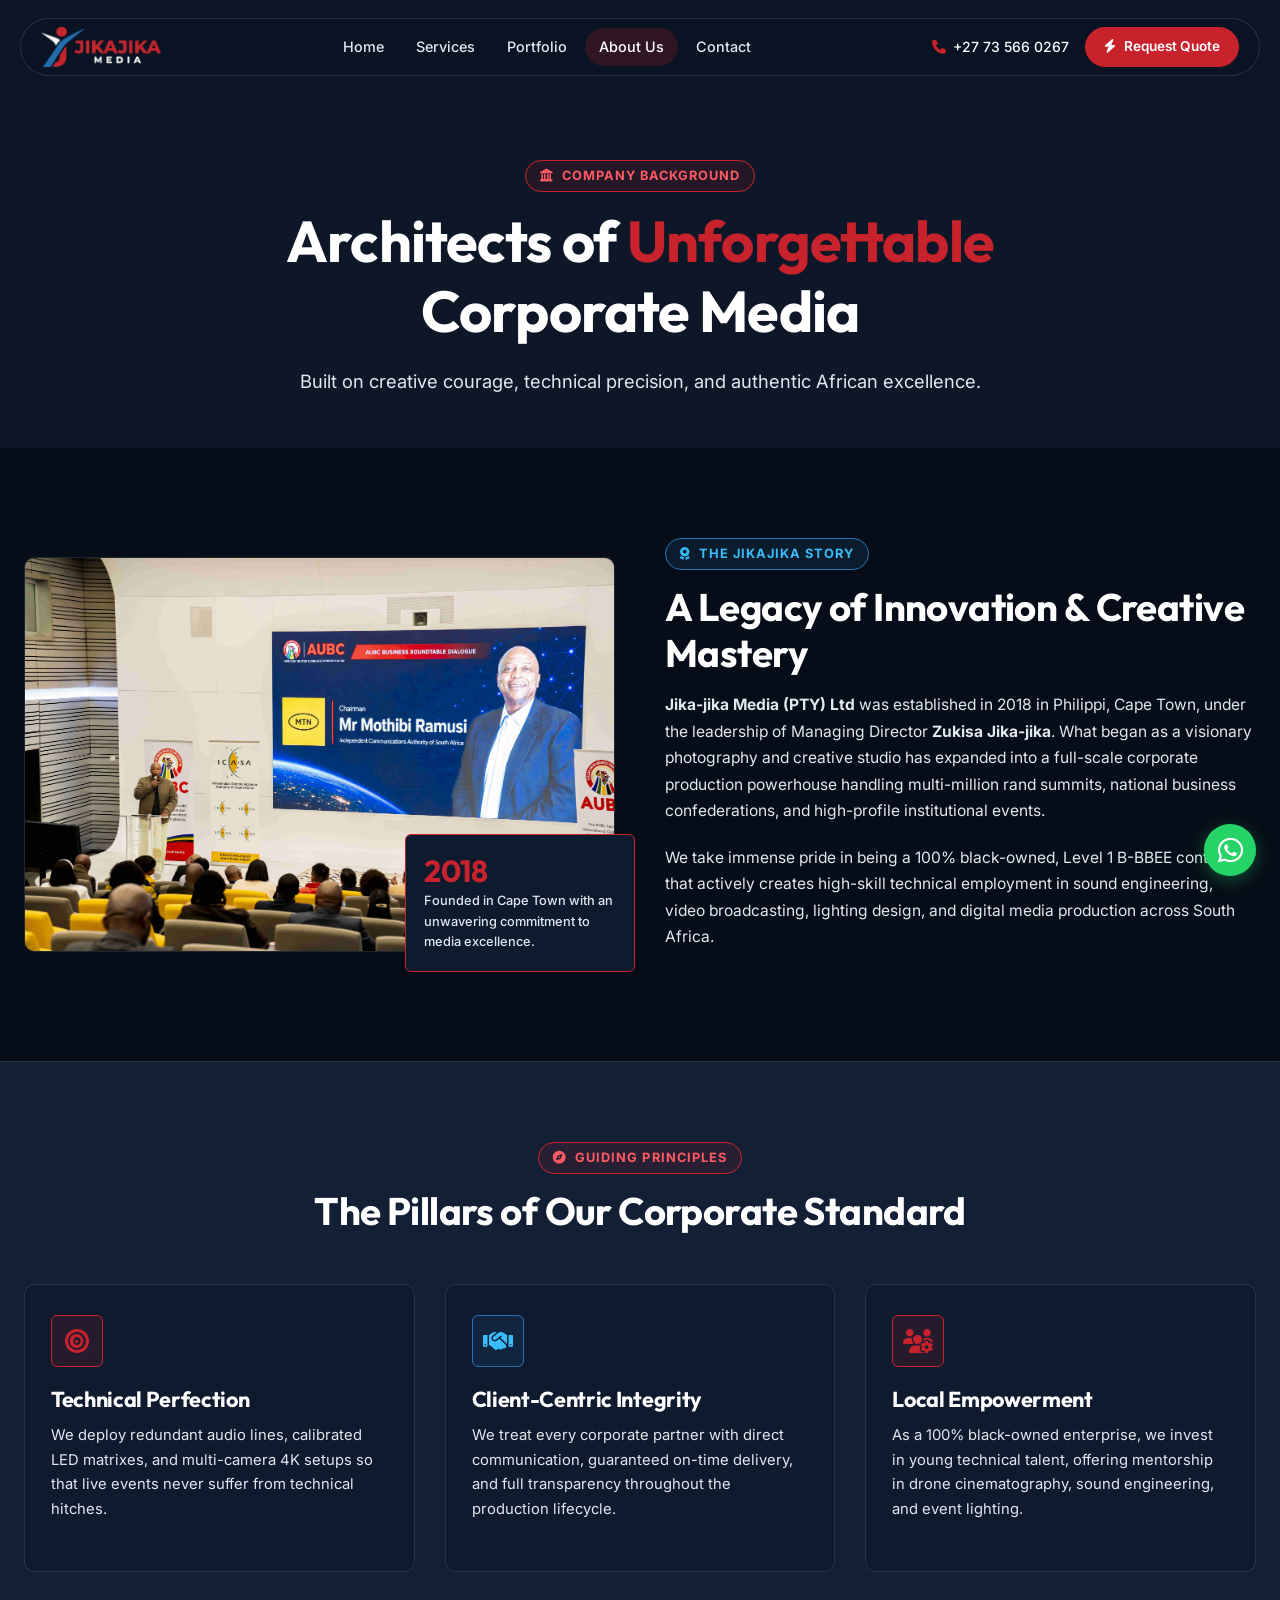
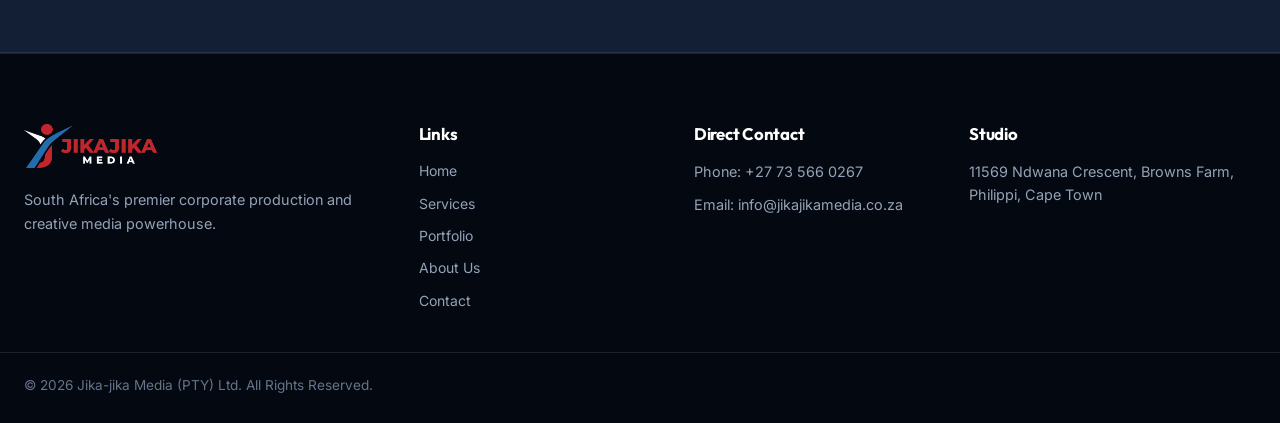
==== commit 74467350: "fix(ui): center-align hero, reduce bold text size, reduce menu shadow by 80%, switch to Logo 2.png" ====
--- a/about.html
+++ b/about.html
@@ -17,7 +17,7 @@
   <header class="site-header">
     <div class="floating-nav-frame">
       <a href="index.html" class="brand-logo" title="Jikajika Media Home">
-        <img src="assets/images/logos/Logo 1.png" alt="Jikajika Media Logo" />
+        <img src="assets/images/logos/Logo 2.png" alt="Jikajika Media Logo" />
       </a>
 
       <nav class="nav-links">
@@ -119,7 +119,7 @@
     <div class="container footer-grid">
       <div class="footer-brand">
         <a href="index.html" class="brand-logo" style="margin-bottom: 20px;">
-          <img src="assets/images/logos/Logo 1.png" alt="Jikajika Media Logo" style="height: 44px;" />
+          <img src="assets/images/logos/Logo 2.png" alt="Jikajika Media Logo" style="height: 44px;" />
         </a>
         <p>South Africa's premier corporate production and creative media powerhouse.</p>
       </div>
--- a/css/style.css
+++ b/css/style.css
@@ -1,10 +1,10 @@
 /* ==========================================================================
    JIKAJIKA MEDIA (PTY) LTD - CORPORATE CLEAN DESIGN SYSTEM
    Solid Colors: Brand Red (#C8232C) | Navy Blue (#163A63) | Sky Blue (#2573B7)
-   NO GRADIENTS - Clean, High-Contrast, Enterprise Aesthetic
+   NO GRADIENTS - Clean, Minimal, Center-Aligned, Refined Typography
    ========================================================================== */
 
-@import url('https://fonts.googleapis.com/css2?family=Inter:wght@300;400;500;600;700;800&family=Outfit:wght@400;500;600;700;800;900&display=swap');
+@import url('https://fonts.googleapis.com/css2?family=Inter:wght@300;400;500;600;700&family=Outfit:wght@400;500;600;700&display=swap');
 
 :root {
   /* Solid Brand Palette */
@@ -27,13 +27,13 @@
   --bg-surface: #121F35;
   --bg-card: #0F1A2E;
   --bg-card-hover: #16243D;
-  --bg-floating-nav: rgba(11, 20, 36, 0.92);
+  --bg-floating-nav: rgba(11, 20, 36, 0.94);
 
   /* Borders */
   --border-subtle: rgba(255, 255, 255, 0.1);
   --border-brand-red: #C8232C;
   --border-brand-blue: #2573B7;
-  --border-glow: rgba(255, 255, 255, 0.18);
+  --border-glow: rgba(255, 255, 255, 0.15);
 
   /* Typography */
   --font-heading: 'Outfit', -apple-system, BlinkMacSystemFont, sans-serif;
@@ -46,21 +46,21 @@
   --text-dim: #64748B;
 
   /* Radii */
-  --radius-sm: 8px;
-  --radius-md: 12px;
-  --radius-lg: 18px;
-  --radius-xl: 24px;
+  --radius-sm: 6px;
+  --radius-md: 10px;
+  --radius-lg: 16px;
+  --radius-xl: 20px;
   --radius-full: 9999px;
 
-  /* Shadows */
-  --shadow-sm: 0 4px 12px rgba(0, 0, 0, 0.3);
-  --shadow-md: 0 10px 30px rgba(0, 0, 0, 0.45);
-  --shadow-lg: 0 20px 50px rgba(0, 0, 0, 0.65);
-  --shadow-nav: 0 15px 35px rgba(0, 0, 0, 0.6);
+  /* Shadows - 80% REDUCED NAV SHADOW FOR CLEAN LOOK */
+  --shadow-sm: 0 2px 8px rgba(0, 0, 0, 0.15);
+  --shadow-md: 0 6px 18px rgba(0, 0, 0, 0.25);
+  --shadow-lg: 0 12px 30px rgba(0, 0, 0, 0.35);
+  --shadow-nav: 0 4px 12px rgba(0, 0, 0, 0.12); /* Reduced by 80% */
 
   /* Transitions */
   --transition-fast: 0.2s ease;
-  --transition-normal: 0.35s ease;
+  --transition-normal: 0.3s ease;
 }
 
 /* ==========================================================================
@@ -119,16 +119,16 @@
 
 .container {
   width: 100%;
-  max-width: 1360px;
+  max-width: 1320px;
   margin: 0 auto;
-  padding: 0 28px;
+  padding: 0 24px;
 }
 
 .container-wide {
   width: 100%;
-  max-width: 1540px;
+  max-width: 1480px;
   margin: 0 auto;
-  padding: 0 28px;
+  padding: 0 24px;
 }
 
 /* ==========================================================================
@@ -137,9 +137,9 @@
 h1, h2, h3, h4, h5, h6 {
   font-family: var(--font-heading);
   font-weight: 700;
-  line-height: 1.15;
+  line-height: 1.2;
   color: var(--text-pure-white);
-  letter-spacing: -0.02em;
+  letter-spacing: -0.015em;
 }
 
 .text-red {
@@ -156,56 +156,56 @@
 
 .section-header {
   text-align: center;
-  max-width: 800px;
-  margin: 0 auto 60px;
+  max-width: 740px;
+  margin: 0 auto 50px;
 }
 
 .section-tag {
   display: inline-flex;
   align-items: center;
   gap: 8px;
-  padding: 6px 16px;
-  background: rgba(200, 35, 44, 0.15);
+  padding: 5px 14px;
+  background: rgba(200, 35, 44, 0.12);
   border: 1px solid var(--border-brand-red);
   border-radius: var(--radius-full);
   color: #FF5A62;
-  font-size: 0.85rem;
+  font-size: 0.8rem;
   font-weight: 700;
   text-transform: uppercase;
   letter-spacing: 0.08em;
-  margin-bottom: 16px;
+  margin-bottom: 14px;
 }
 
 .section-tag.blue-tag {
-  background: rgba(37, 115, 183, 0.18);
+  background: rgba(37, 115, 183, 0.15);
   border-color: var(--border-brand-blue);
   color: #38BDF8;
 }
 
 .section-title {
-  font-size: clamp(2rem, 3.5vw, 3rem);
-  margin-bottom: 18px;
+  font-size: clamp(1.8rem, 3vw, 2.6rem);
+  margin-bottom: 14px;
   color: var(--text-pure-white);
 }
 
 .section-subtitle {
-  font-size: clamp(1rem, 1.2vw, 1.15rem);
+  font-size: 1rem;
   color: var(--text-secondary);
-  line-height: 1.7;
+  line-height: 1.65;
 }
 
 /* ==========================================================================
-   Buttons & Interactive Elements (SOLID COLORS)
+   Buttons (SOLID REFINED STYLING)
    ========================================================================== */
 .btn {
   display: inline-flex;
   align-items: center;
   justify-content: center;
-  gap: 10px;
-  padding: 14px 28px;
-  border-radius: var(--radius-md);
+  gap: 8px;
+  padding: 11px 24px;
+  border-radius: var(--radius-sm);
   font-weight: 600;
-  font-size: 0.975rem;
+  font-size: 0.925rem;
   cursor: pointer;
   transition: all var(--transition-fast);
   position: relative;
@@ -217,14 +217,12 @@
   background-color: var(--primary-red);
   color: #FFFFFF;
   border: 1px solid var(--primary-red);
-  box-shadow: 0 6px 20px rgba(200, 35, 44, 0.4);
 }
 
 .btn-primary:hover {
   background-color: var(--primary-red-hover);
   border-color: var(--primary-red-hover);
-  transform: translateY(-2px);
-  box-shadow: 0 10px 25px rgba(200, 35, 44, 0.55);
+  transform: translateY(-1px);
 }
 
 .btn-secondary {
@@ -236,63 +234,61 @@
 .btn-secondary:hover {
   background-color: var(--accent-blue);
   border-color: var(--accent-cyan);
-  transform: translateY(-2px);
-  box-shadow: 0 10px 25px rgba(37, 115, 183, 0.4);
+  transform: translateY(-1px);
 }
 
 .btn-outline {
-  background: rgba(15, 26, 46, 0.8);
+  background: rgba(15, 26, 46, 0.7);
   color: var(--text-pure-white);
   border: 1px solid var(--border-glow);
 }
 
 .btn-outline:hover {
-  background: rgba(255, 255, 255, 0.12);
+  background: rgba(255, 255, 255, 0.1);
   border-color: var(--text-pure-white);
-  transform: translateY(-2px);
 }
 
 .btn-sm {
-  padding: 10px 22px;
-  font-size: 0.875rem;
+  padding: 8px 18px;
+  font-size: 0.85rem;
   border-radius: var(--radius-full);
 }
 
 .btn-lg {
-  padding: 16px 34px;
-  font-size: 1.05rem;
-  border-radius: var(--radius-md);
+  padding: 12px 28px;
+  font-size: 0.975rem;
+  border-radius: var(--radius-sm);
 }
 
 /* ==========================================================================
-   POINT 1: FLOATING BACKGROUND FRAME HEADER / NAVBAR
+   FLOATING NAVBAR (80% REDUCED OUTER SHADOW)
    ========================================================================== */
 .site-header {
   position: fixed;
-  top: 24px;
+  top: 18px;
   left: 0;
   right: 0;
   z-index: 1000;
   display: flex;
   justify-content: center;
-  padding: 0 24px;
+  padding: 0 20px;
   pointer-events: none;
 }
 
 .floating-nav-frame {
   width: 100%;
-  max-width: 1360px;
+  max-width: 1320px;
   background-color: var(--bg-floating-nav);
-  backdrop-filter: blur(20px);
-  -webkit-backdrop-filter: blur(20px);
-  border: 1px solid rgba(255, 255, 255, 0.14);
+  backdrop-filter: blur(16px);
+  -webkit-backdrop-filter: blur(16px);
+  border: 1px solid rgba(255, 255, 255, 0.12);
   border-radius: var(--radius-full);
-  box-shadow: var(--shadow-nav);
-  padding: 10px 24px;
+  box-shadow: var(--shadow-nav); /* 80% REDUCED */
+  padding: 8px 20px;
   display: flex;
   align-items: center;
   justify-content: space-between;
-  gap: 20px;
+  gap: 16px;
   pointer-events: auto;
   transition: all var(--transition-normal);
 }
@@ -300,19 +296,14 @@
 .brand-logo {
   display: flex;
   align-items: center;
-  gap: 12px;
+  gap: 10px;
   z-index: 1010;
 }
 
 .brand-logo img {
-  height: 44px;
+  height: 40px;
   width: auto;
   object-fit: contain;
-  transition: transform var(--transition-fast);
-}
-
-.brand-logo:hover img {
-  transform: scale(1.04);
 }
 
 .nav-links {
@@ -328,10 +319,10 @@
 .nav-link {
   display: inline-flex;
   align-items: center;
-  gap: 6px;
-  padding: 8px 16px;
-  font-size: 0.925rem;
-  font-weight: 600;
+  gap: 5px;
+  padding: 7px 14px;
+  font-size: 0.9rem;
+  font-weight: 500;
   color: var(--text-secondary);
   border-radius: var(--radius-full);
   transition: var(--transition-fast);
@@ -355,17 +346,17 @@
 
 .dropdown-menu {
   position: absolute;
-  top: calc(100% + 12px);
+  top: calc(100% + 10px);
   left: 0;
-  min-width: 270px;
-  padding: 12px;
+  min-width: 250px;
+  padding: 10px;
   background: #0D182B;
   border: 1px solid var(--border-subtle);
   border-radius: var(--radius-md);
-  box-shadow: var(--shadow-lg);
+  box-shadow: var(--shadow-md);
   opacity: 0;
   visibility: hidden;
-  transform: translateY(10px);
+  transform: translateY(8px);
   transition: all var(--transition-normal);
   z-index: 1020;
 }
@@ -379,37 +370,36 @@
 .dropdown-item {
   display: flex;
   align-items: center;
-  gap: 12px;
-  padding: 10px 14px;
+  gap: 10px;
+  padding: 8px 12px;
   border-radius: var(--radius-sm);
   color: var(--text-secondary);
-  font-size: 0.9rem;
+  font-size: 0.875rem;
   transition: var(--transition-fast);
 }
 
 .dropdown-item:hover {
-  background: rgba(200, 35, 44, 0.2);
+  background: rgba(200, 35, 44, 0.18);
   color: var(--text-pure-white);
-  transform: translateX(4px);
 }
 
 .dropdown-item i {
   color: var(--primary-red);
-  font-size: 1.1rem;
+  font-size: 1rem;
 }
 
 .header-cta {
   display: flex;
   align-items: center;
-  gap: 18px;
+  gap: 16px;
 }
 
 .header-contact-link {
   display: flex;
   align-items: center;
-  gap: 8px;
-  font-size: 0.9rem;
-  font-weight: 600;
+  gap: 7px;
+  font-size: 0.875rem;
+  font-weight: 500;
   color: var(--text-primary);
 }
 
@@ -422,21 +412,22 @@
   background: none;
   border: none;
   color: var(--text-pure-white);
-  font-size: 1.5rem;
+  font-size: 1.4rem;
   cursor: pointer;
   z-index: 1010;
 }
 
 /* ==========================================================================
-   POINT 2: LEFT-ALIGNED HERO SECTION & CLEAR VISIBLE BACKGROUND IMAGES
+   CENTER-ALIGNED & UNCLUTTERED HERO SECTION (VISIBLE IMAGES)
    ========================================================================== */
 .hero-slider-section {
   position: relative;
-  min-height: 100vh;
-  display: flex;
-  align-items: center;
+  min-height: 92vh;
+  display: flex;
+  align-items: center;
+  justify-content: center;
   overflow: hidden;
-  padding: 140px 0 80px;
+  padding: 130px 0 70px;
 }
 
 .hero-slider-container {
@@ -450,8 +441,8 @@
   inset: 0;
   opacity: 0;
   visibility: hidden;
-  transition: opacity 1s cubic-bezier(0.4, 0, 0.2, 1), transform 1s cubic-bezier(0.4, 0, 0.2, 1);
-  transform: scale(1.04);
+  transition: opacity 1s ease, transform 1s ease;
+  transform: scale(1.03);
 }
 
 .hero-slide.active {
@@ -466,113 +457,123 @@
   background-size: cover;
   background-position: center;
   background-repeat: no-repeat;
-  filter: brightness(0.85) contrast(1.05); /* HIGH CLARITY AND VISIBILITY */
+  filter: brightness(0.88) contrast(1.05); /* CLEAR & VIBRANT */
   transform: scale(1);
   transition: transform 7s ease;
 }
 
 .hero-slide.active .hero-slide-bg {
-  transform: scale(1.06);
-}
-
-/* Soft left vignette to ensure text contrast while keeping photo visible */
+  transform: scale(1.05);
+}
+
+/* Balanced Soft Center Tint */
 .hero-overlay {
   position: absolute;
   inset: 0;
-  background: linear-gradient(
-    90deg, 
-    rgba(6, 11, 20, 0.92) 0%, 
-    rgba(6, 11, 20, 0.72) 42%, 
-    rgba(6, 11, 20, 0.25) 75%,
-    rgba(6, 11, 20, 0.15) 100%
+  background: radial-gradient(
+    circle at 50% 50%,
+    rgba(6, 11, 20, 0.78) 0%,
+    rgba(6, 11, 20, 0.48) 60%,
+    rgba(6, 11, 20, 0.3) 100%
   ),
   linear-gradient(
-    0deg, 
-    var(--bg-main) 0%, 
-    transparent 20%, 
-    rgba(6, 11, 20, 0.35) 100%
+    0deg,
+    var(--bg-main) 0%,
+    transparent 25%,
+    rgba(6, 11, 20, 0.3) 100%
   );
   z-index: 2;
 }
 
-/* LEFT-ALIGNED HERO CONTENT */
+/* CENTER-ALIGNED UNCLUTTERED HERO CONTENT */
 .hero-content {
   position: relative;
   z-index: 10;
-  max-width: 820px;
-  margin-left: 0;
-  margin-right: auto;
-  text-align: left;
+  max-width: 760px;
+  margin: 0 auto;
+  text-align: center;
+  display: flex;
+  flex-direction: column;
+  align-items: center;
 }
 
 .hero-badge {
   display: inline-flex;
   align-items: center;
-  gap: 10px;
-  padding: 7px 18px;
-  background: rgba(15, 26, 46, 0.9);
+  gap: 8px;
+  padding: 5px 15px;
+  background: rgba(11, 20, 36, 0.88);
   border: 1px solid var(--border-brand-blue);
   border-radius: var(--radius-full);
   color: #38BDF8;
-  font-size: 0.875rem;
+  font-size: 0.8rem;
   font-weight: 600;
-  margin-bottom: 22px;
+  margin-bottom: 16px;
 }
 
 .hero-badge-dot {
-  width: 8px;
-  height: 8px;
+  width: 7px;
+  height: 7px;
   border-radius: 50%;
   background: var(--primary-red);
-  box-shadow: 0 0 8px var(--primary-red);
   animation: pulseDot 2s infinite;
 }
 
+/* SMALLER, REFINED HERO TITLE */
 .hero-title {
-  font-size: clamp(2.6rem, 5vw, 4.4rem);
-  font-weight: 800;
-  line-height: 1.12;
-  margin-bottom: 22px;
-  letter-spacing: -0.03em;
+  font-size: clamp(1.85rem, 3.2vw, 2.75rem);
+  font-weight: 700;
+  line-height: 1.2;
+  margin-bottom: 16px;
+  letter-spacing: -0.015em;
   color: var(--text-pure-white);
+  text-shadow: 0 2px 8px rgba(0, 0, 0, 0.7);
 }
 
 .hero-description {
-  font-size: clamp(1.05rem, 1.25vw, 1.2rem);
+  font-size: clamp(0.95rem, 1.1vw, 1.05rem);
   color: var(--text-secondary);
-  line-height: 1.75;
-  margin-bottom: 34px;
-  max-width: 680px;
-  text-shadow: 0 2px 10px rgba(0, 0, 0, 0.6);
+  line-height: 1.65;
+  margin: 0 auto 26px auto;
+  max-width: 620px;
+  text-shadow: 0 2px 8px rgba(0, 0, 0, 0.7);
 }
 
 .hero-actions {
   display: flex;
   align-items: center;
+  justify-content: center;
   flex-wrap: wrap;
-  gap: 16px;
-  margin-bottom: 44px;
-}
-
+  gap: 12px;
+  margin-bottom: 30px;
+}
+
+/* SLEEK UNCLUTTERED STATS ROW */
 .hero-stats-row {
-  display: grid;
-  grid-template-columns: repeat(auto-fit, minmax(130px, 1fr));
-  gap: 24px;
-  padding-top: 28px;
-  border-top: 1px solid var(--border-subtle);
-  max-width: 650px;
-  text-align: left;
+  display: flex;
+  align-items: center;
+  justify-content: center;
+  flex-wrap: wrap;
+  gap: 28px;
+  padding-top: 20px;
+  border-top: 1px solid rgba(255, 255, 255, 0.12);
+  width: 100%;
+  max-width: 620px;
+}
+
+.hero-stat-item {
+  text-align: center;
 }
 
 .hero-stat-item h3 {
-  font-size: 2rem;
-  font-weight: 800;
+  font-size: 1.45rem;
+  font-weight: 700;
   color: var(--text-pure-white);
-  margin-bottom: 2px;
+  margin-bottom: 0px;
 }
 
 .hero-stat-item p {
-  font-size: 0.825rem;
+  font-size: 0.75rem;
   color: var(--text-muted);
   text-transform: uppercase;
   letter-spacing: 0.05em;
@@ -582,19 +583,19 @@
 /* Slider Controls */
 .slider-controls {
   position: absolute;
-  bottom: 40px;
-  right: 48px;
+  bottom: 30px;
+  right: 36px;
   z-index: 20;
   display: flex;
   align-items: center;
-  gap: 14px;
+  gap: 10px;
 }
 
 .slider-btn {
-  width: 48px;
-  height: 48px;
+  width: 42px;
+  height: 42px;
   border-radius: 50%;
-  background: rgba(15, 26, 46, 0.85);
+  background: rgba(11, 20, 36, 0.85);
   border: 1px solid var(--border-glow);
   color: var(--text-pure-white);
   display: flex;
@@ -607,23 +608,22 @@
 .slider-btn:hover {
   background: var(--primary-red);
   border-color: var(--primary-red);
-  transform: scale(1.08);
 }
 
 .slider-indicators {
   position: absolute;
-  bottom: 48px;
+  bottom: 36px;
   left: 50%;
   transform: translateX(-50%);
   z-index: 20;
   display: flex;
-  gap: 10px;
+  gap: 8px;
 }
 
 .slider-indicator {
-  width: 40px;
-  height: 4px;
-  background: rgba(255, 255, 255, 0.25);
+  width: 32px;
+  height: 3px;
+  background: rgba(255, 255, 255, 0.3);
   border-radius: 2px;
   cursor: pointer;
   transition: var(--transition-fast);
@@ -631,14 +631,14 @@
 
 .slider-indicator.active {
   background: var(--primary-red);
-  width: 60px;
+  width: 48px;
 }
 
 /* ==========================================================================
-   Client Trust Marquee (SOLID)
+   Client Marquee (SOLID)
    ========================================================================== */
 .clients-marquee-section {
-  padding: 34px 0;
+  padding: 28px 0;
   background: #0A1322;
   border-top: 1px solid var(--border-subtle);
   border-bottom: 1px solid var(--border-subtle);
@@ -648,13 +648,13 @@
 
 .marquee-header {
   text-align: center;
-  margin-bottom: 18px;
+  margin-bottom: 14px;
 }
 
 .marquee-header p {
-  font-size: 0.85rem;
+  font-size: 0.8rem;
   text-transform: uppercase;
-  letter-spacing: 0.12em;
+  letter-spacing: 0.1em;
   color: var(--text-dim);
   font-weight: 700;
 }
@@ -663,7 +663,7 @@
   display: flex;
   width: max-content;
   animation: marqueeScroll 35s linear infinite;
-  gap: 36px;
+  gap: 30px;
 }
 
 .marquee-track:hover {
@@ -673,14 +673,14 @@
 .client-badge {
   display: flex;
   align-items: center;
-  gap: 12px;
-  padding: 10px 22px;
+  gap: 10px;
+  padding: 8px 18px;
   background: var(--bg-card);
   border: 1px solid var(--border-subtle);
   border-radius: var(--radius-full);
   color: var(--text-secondary);
   font-weight: 600;
-  font-size: 0.95rem;
+  font-size: 0.9rem;
   white-space: nowrap;
 }
 
@@ -689,24 +689,24 @@
 }
 
 /* ==========================================================================
-   Services Section (SOLID CARDS)
+   Services Section
    ========================================================================== */
 .services-section {
-  padding: 100px 0;
+  padding: 90px 0;
   position: relative;
 }
 
 .services-grid {
   display: grid;
-  grid-template-columns: repeat(auto-fit, minmax(340px, 1fr));
-  gap: 28px;
+  grid-template-columns: repeat(auto-fit, minmax(320px, 1fr));
+  gap: 24px;
 }
 
 .service-card {
   background: var(--bg-card);
   border: 1px solid var(--border-subtle);
-  border-radius: var(--radius-lg);
-  padding: 36px 30px;
+  border-radius: var(--radius-md);
+  padding: 30px 26px;
   position: relative;
   transition: all var(--transition-normal);
   display: flex;
@@ -714,24 +714,23 @@
 }
 
 .service-card:hover {
-  transform: translateY(-6px);
+  transform: translateY(-4px);
   border-color: var(--border-brand-red);
   background: var(--bg-card-hover);
-  box-shadow: 0 16px 35px rgba(0, 0, 0, 0.45);
 }
 
 .service-icon-box {
-  width: 60px;
-  height: 60px;
-  border-radius: var(--radius-md);
-  background: rgba(200, 35, 44, 0.15);
+  width: 52px;
+  height: 52px;
+  border-radius: var(--radius-sm);
+  background: rgba(200, 35, 44, 0.12);
   border: 1px solid var(--border-brand-red);
   display: flex;
   align-items: center;
   justify-content: center;
   color: var(--primary-red);
-  font-size: 1.7rem;
-  margin-bottom: 24px;
+  font-size: 1.5rem;
+  margin-bottom: 20px;
   transition: var(--transition-fast);
 }
 
@@ -741,7 +740,7 @@
 }
 
 .service-icon-box.blue {
-  background: rgba(37, 115, 183, 0.15);
+  background: rgba(37, 115, 183, 0.12);
   border-color: var(--border-brand-blue);
   color: var(--accent-cyan);
 }
@@ -752,65 +751,64 @@
 }
 
 .service-card h3 {
-  font-size: 1.45rem;
-  margin-bottom: 12px;
+  font-size: 1.35rem;
+  margin-bottom: 10px;
   font-weight: 700;
   color: var(--text-pure-white);
 }
 
 .service-card p {
   color: var(--text-secondary);
-  font-size: 0.95rem;
-  line-height: 1.7;
+  font-size: 0.925rem;
+  line-height: 1.65;
+  margin-bottom: 20px;
+  flex-grow: 1;
+}
+
+.service-features-list {
   margin-bottom: 22px;
-  flex-grow: 1;
-}
-
-.service-features-list {
-  margin-bottom: 26px;
   display: flex;
   flex-direction: column;
-  gap: 10px;
+  gap: 8px;
 }
 
 .service-features-list li {
   display: flex;
   align-items: center;
-  gap: 10px;
-  font-size: 0.885rem;
+  gap: 8px;
+  font-size: 0.85rem;
   color: var(--text-muted);
 }
 
 .service-features-list li i {
   color: var(--primary-red);
-  font-size: 0.95rem;
+  font-size: 0.9rem;
 }
 
 .service-card-footer {
   margin-top: auto;
   border-top: 1px solid var(--border-subtle);
-  padding-top: 18px;
+  padding-top: 16px;
 }
 
 .service-link {
   display: inline-flex;
   align-items: center;
-  gap: 8px;
+  gap: 6px;
   font-weight: 600;
-  font-size: 0.9rem;
+  font-size: 0.875rem;
   color: #FF6B72;
 }
 
 .service-card:hover .service-link {
-  gap: 12px;
   color: var(--primary-red-hover);
 }
 
 /* ==========================================================================
-   Portfolio & Event Showcase (ANIMATED & VISIBLE)
+   Portfolio & Event Showcase
    ========================================================================== */
 .portfolio-section {
-  padding: 100px 0;
+  padding: 90px 0;
   background: #091220;
   position: relative;
 }
@@ -820,17 +818,17 @@
   align-items: center;
   justify-content: center;
   flex-wrap: wrap;
-  gap: 10px;
-  margin-bottom: 44px;
+  gap: 8px;
+  margin-bottom: 38px;
 }
 
 .filter-btn {
-  padding: 9px 20px;
+  padding: 7px 18px;
   border-radius: var(--radius-full);
   background: #111D33;
   border: 1px solid var(--border-subtle);
   color: var(--text-secondary);
-  font-size: 0.9rem;
+  font-size: 0.875rem;
   font-weight: 600;
   cursor: pointer;
   transition: all var(--transition-fast);
@@ -845,45 +843,44 @@
 
 .portfolio-grid {
   display: grid;
-  grid-template-columns: repeat(auto-fill, minmax(360px, 1fr));
-  gap: 26px;
+  grid-template-columns: repeat(auto-fill, minmax(340px, 1fr));
+  gap: 24px;
 }
 
 .portfolio-item {
   position: relative;
-  border-radius: var(--radius-lg);
+  border-radius: var(--radius-md);
   overflow: hidden;
   background: var(--bg-card);
   border: 1px solid var(--border-subtle);
   aspect-ratio: 4 / 3;
   cursor: pointer;
-  transition: transform 0.4s ease, box-shadow 0.4s ease;
+  transition: transform 0.3s ease;
 }
 
 .portfolio-item img {
   width: 100%;
   height: 100%;
   object-fit: cover;
-  transition: transform 0.6s ease;
+  transition: transform 0.5s ease;
 }
 
 .portfolio-item:hover {
-  transform: translateY(-5px);
-  box-shadow: 0 16px 35px rgba(0, 0, 0, 0.5);
+  transform: translateY(-4px);
 }
 
 .portfolio-item:hover img {
-  transform: scale(1.06);
+  transform: scale(1.05);
 }
 
 .portfolio-overlay {
   position: absolute;
   inset: 0;
-  background: linear-gradient(0deg, rgba(6, 11, 20, 0.92) 0%, rgba(6, 11, 20, 0.4) 60%, transparent 100%);
+  background: linear-gradient(0deg, rgba(6, 11, 20, 0.9) 0%, rgba(6, 11, 20, 0.3) 60%, transparent 100%);
   display: flex;
   flex-direction: column;
   justify-content: flex-end;
-  padding: 24px;
+  padding: 20px;
   opacity: 0;
   transition: all var(--transition-normal);
 }
@@ -894,25 +891,25 @@
 
 .portfolio-category-badge {
   display: inline-block;
-  padding: 4px 12px;
+  padding: 3px 10px;
   background: var(--primary-red);
   color: #FFFFFF;
-  font-size: 0.75rem;
+  font-size: 0.7rem;
   font-weight: 700;
   text-transform: uppercase;
   border-radius: var(--radius-full);
-  margin-bottom: 8px;
+  margin-bottom: 6px;
   width: fit-content;
 }
 
 .portfolio-title {
-  font-size: 1.2rem;
+  font-size: 1.15rem;
   color: var(--text-pure-white);
-  margin-bottom: 4px;
+  margin-bottom: 3px;
 }
 
 .portfolio-desc {
-  font-size: 0.85rem;
+  font-size: 0.8rem;
   color: var(--text-secondary);
 }
 
@@ -951,23 +948,22 @@
   max-height: 75vh;
   object-fit: contain;
   border-radius: var(--radius-md);
-  box-shadow: 0 25px 60px rgba(0, 0, 0, 0.8);
 }
 
 .lightbox-caption {
-  margin-top: 16px;
+  margin-top: 14px;
   color: var(--text-primary);
   text-align: center;
-  font-size: 1.1rem;
+  font-size: 1.05rem;
   font-weight: 600;
 }
 
 .lightbox-close {
   position: absolute;
-  top: -40px;
+  top: -36px;
   right: 0;
   color: #FFFFFF;
-  font-size: 2rem;
+  font-size: 1.8rem;
   cursor: pointer;
   transition: var(--transition-fast);
 }
@@ -977,17 +973,17 @@
 }
 
 /* ==========================================================================
-   About & Corporate Profile Section
+   About Section
    ========================================================================== */
 .about-section {
-  padding: 100px 0;
+  padding: 90px 0;
   position: relative;
 }
 
 .about-grid {
   display: grid;
   grid-template-columns: 1fr 1fr;
-  gap: 56px;
+  gap: 50px;
   align-items: center;
 }
 
@@ -996,84 +992,82 @@
 }
 
 .about-main-img {
-  border-radius: var(--radius-lg);
+  border-radius: var(--radius-md);
   overflow: hidden;
   border: 1px solid var(--border-subtle);
-  box-shadow: var(--shadow-md);
 }
 
 .about-floating-card {
   position: absolute;
-  bottom: -25px;
-  right: -25px;
+  bottom: -20px;
+  right: -20px;
   background: #0E1A2E;
   border: 1px solid var(--border-brand-red);
-  border-radius: var(--radius-md);
-  padding: 22px;
-  box-shadow: var(--shadow-lg);
-  max-width: 250px;
+  border-radius: var(--radius-sm);
+  padding: 18px;
+  max-width: 230px;
 }
 
 .about-floating-card h4 {
-  font-size: 2.2rem;
+  font-size: 1.9rem;
   color: var(--primary-red);
-  margin-bottom: 4px;
+  margin-bottom: 2px;
 }
 
 .about-floating-card p {
-  font-size: 0.85rem;
+  font-size: 0.8rem;
   color: var(--text-secondary);
   font-weight: 500;
 }
 
 .about-content h2 {
-  font-size: clamp(2rem, 3.2vw, 2.8rem);
-  margin-bottom: 20px;
+  font-size: clamp(1.8rem, 3vw, 2.5rem);
+  margin-bottom: 16px;
 }
 
 .about-content p {
   color: var(--text-secondary);
-  font-size: 1.05rem;
-  line-height: 1.8;
-  margin-bottom: 24px;
+  font-size: 0.975rem;
+  line-height: 1.7;
+  margin-bottom: 20px;
 }
 
 .about-values-grid {
   display: grid;
   grid-template-columns: 1fr 1fr;
-  gap: 20px;
-  margin: 30px 0;
+  gap: 16px;
+  margin: 26px 0;
 }
 
 .about-value-item {
   display: flex;
   align-items: flex-start;
-  gap: 14px;
+  gap: 12px;
 }
 
 .about-value-item i {
   color: var(--primary-red);
-  font-size: 1.3rem;
-  margin-top: 3px;
+  font-size: 1.2rem;
+  margin-top: 2px;
 }
 
 .about-value-item h4 {
-  font-size: 1.05rem;
-  margin-bottom: 4px;
+  font-size: 0.975rem;
+  margin-bottom: 2px;
 }
 
 .about-value-item p {
-  font-size: 0.85rem;
+  font-size: 0.8rem;
   color: var(--text-muted);
   line-height: 1.5;
   margin-bottom: 0;
 }
 
 /* ==========================================================================
-   Quote Estimator & Booking (SOLID FORM)
+   Quote Estimator & Booking
    ========================================================================== */
 .quote-section {
-  padding: 100px 0;
+  padding: 90px 0;
   background: #08111F;
   position: relative;
 }
@@ -1081,37 +1075,36 @@
 .quote-wrapper {
   background: var(--bg-card);
   border: 1px solid var(--border-subtle);
-  border-radius: var(--radius-xl);
-  padding: 44px;
-  box-shadow: var(--shadow-lg);
+  border-radius: var(--radius-lg);
+  padding: 38px;
 }
 
 .quote-grid {
   display: grid;
   grid-template-columns: 1.2fr 0.8fr;
-  gap: 48px;
+  gap: 40px;
 }
 
 .form-group {
-  margin-bottom: 22px;
+  margin-bottom: 18px;
 }
 
 .form-label {
   display: block;
-  font-size: 0.9rem;
+  font-size: 0.875rem;
   font-weight: 600;
   color: var(--text-secondary);
-  margin-bottom: 8px;
+  margin-bottom: 6px;
 }
 
 .form-control {
   width: 100%;
-  padding: 13px 16px;
+  padding: 11px 14px;
   background: #091322;
   border: 1px solid var(--border-subtle);
-  border-radius: var(--radius-md);
+  border-radius: var(--radius-sm);
   color: var(--text-pure-white);
-  font-size: 0.95rem;
+  font-size: 0.9rem;
   transition: var(--transition-fast);
 }
 
@@ -1122,16 +1115,16 @@
 
 .services-checkbox-grid {
   display: grid;
-  grid-template-columns: repeat(auto-fit, minmax(170px, 1fr));
-  gap: 10px;
-  margin-top: 8px;
+  grid-template-columns: repeat(auto-fit, minmax(160px, 1fr));
+  gap: 8px;
+  margin-top: 6px;
 }
 
 .service-checkbox-card {
   display: flex;
   align-items: center;
-  gap: 10px;
-  padding: 11px 14px;
+  gap: 8px;
+  padding: 9px 12px;
   background: #08111F;
   border: 1px solid var(--border-subtle);
   border-radius: var(--radius-sm);
@@ -1147,49 +1140,50 @@
 
 .service-checkbox-card input[type="checkbox"] {
   accent-color: var(--primary-red);
-  width: 17px;
-  height: 17px;
+  width: 16px;
+  height: 16px;
 }
 
 .quote-summary-card {
   background: #0A1629;
   border: 1px solid var(--border-brand-red);
-  border-radius: var(--radius-lg);
-  padding: 34px 28px;
+  border-radius: var(--radius-md);
+  padding: 30px 24px;
   display: flex;
   flex-direction: column;
   justify-content: space-between;
 }
 
 .quote-summary-card h3 {
-  font-size: 1.4rem;
-  margin-bottom: 18px;
+  font-size: 1.3rem;
+  margin-bottom: 14px;
 }
 
 .contact-quick-list {
   display: flex;
   flex-direction: column;
-  gap: 16px;
-  margin-bottom: 28px;
+  gap: 14px;
+  margin-bottom: 24px;
 }
 
 .contact-quick-item {
   display: flex;
   align-items: center;
-  gap: 14px;
-  font-size: 0.95rem;
+  gap: 12px;
+  font-size: 0.9rem;
   color: var(--text-secondary);
 }
 
 .contact-quick-item i {
-  width: 36px;
-  height: 36px;
+  width: 32px;
+  height: 32px;
   border-radius: 50%;
   background: rgba(200, 35, 44, 0.15);
   color: var(--primary-red);
   display: flex;
   align-items: center;
   justify-content: center;
+  font-size: 0.9rem;
 }
 
 /* ==========================================================================
@@ -1198,32 +1192,32 @@
 .site-footer {
   background: #040810;
   border-top: 1px solid var(--border-subtle);
-  padding: 80px 0 30px;
+  padding: 70px 0 26px;
   position: relative;
 }
 
 .footer-grid {
   display: grid;
   grid-template-columns: 1.5fr 1fr 1fr 1.2fr;
-  gap: 44px;
-  margin-bottom: 50px;
+  gap: 36px;
+  margin-bottom: 40px;
 }
 
 .footer-brand p {
   color: var(--text-muted);
-  font-size: 0.95rem;
-  line-height: 1.7;
-  margin: 18px 0 22px;
+  font-size: 0.9rem;
+  line-height: 1.65;
+  margin: 16px 0 20px;
 }
 
 .social-links {
   display: flex;
-  gap: 12px;
+  gap: 10px;
 }
 
 .social-link {
-  width: 38px;
-  height: 38px;
+  width: 36px;
+  height: 36px;
   border-radius: 50%;
   background: rgba(255, 255, 255, 0.08);
   border: 1px solid var(--border-subtle);
@@ -1231,6 +1225,7 @@
   display: flex;
   align-items: center;
   justify-content: center;
+  font-size: 0.9rem;
   transition: var(--transition-fast);
 }
 
@@ -1242,37 +1237,37 @@
 }
 
 .footer-column h4 {
-  font-size: 1.1rem;
-  margin-bottom: 20px;
+  font-size: 1.05rem;
+  margin-bottom: 16px;
 }
 
 .footer-links {
   display: flex;
   flex-direction: column;
-  gap: 11px;
+  gap: 10px;
 }
 
 .footer-link {
   color: var(--text-muted);
-  font-size: 0.9rem;
+  font-size: 0.875rem;
   transition: var(--transition-fast);
 }
 
 .footer-link:hover {
   color: var(--text-pure-white);
-  transform: translateX(4px);
+  transform: translateX(3px);
 }
 
 .footer-bottom {
   border-top: 1px solid var(--border-subtle);
-  padding-top: 26px;
+  padding-top: 22px;
   display: flex;
   align-items: center;
   justify-content: space-between;
   flex-wrap: wrap;
-  gap: 18px;
+  gap: 16px;
   color: var(--text-dim);
-  font-size: 0.875rem;
+  font-size: 0.85rem;
 }
 
 /* ==========================================================================
@@ -1280,24 +1275,24 @@
    ========================================================================== */
 .whatsapp-float {
   position: fixed;
-  bottom: 28px;
-  right: 28px;
-  width: 56px;
-  height: 56px;
+  bottom: 24px;
+  right: 24px;
+  width: 52px;
+  height: 52px;
   background: #25D366;
   color: #FFFFFF;
   border-radius: 50%;
   display: flex;
   align-items: center;
   justify-content: center;
-  font-size: 1.9rem;
-  box-shadow: 0 8px 25px rgba(37, 211, 102, 0.45);
+  font-size: 1.8rem;
+  box-shadow: 0 4px 16px rgba(37, 211, 102, 0.35);
   z-index: 999;
   transition: all var(--transition-fast);
 }
 
 .whatsapp-float:hover {
-  transform: scale(1.1);
+  transform: scale(1.08);
 }
 
 /* ==========================================================================
@@ -1305,31 +1300,31 @@
    ========================================================================== */
 @media (max-width: 1024px) {
   .site-header {
-    top: 14px;
-    padding: 0 16px;
+    top: 12px;
+    padding: 0 14px;
   }
 
   .about-grid,
   .quote-grid {
     grid-template-columns: 1fr;
-    gap: 36px;
+    gap: 30px;
   }
 
   .footer-grid {
     grid-template-columns: 1fr 1fr;
-    gap: 36px;
+    gap: 30px;
   }
 }
 
 @media (max-width: 768px) {
   .site-header {
-    top: 12px;
-    padding: 0 12px;
+    top: 10px;
+    padding: 0 10px;
   }
 
   .floating-nav-frame {
-    border-radius: var(--radius-lg);
-    padding: 8px 16px;
+    border-radius: var(--radius-md);
+    padding: 8px 14px;
   }
 
   .nav-links,
@@ -1345,35 +1340,31 @@
     display: flex;
     flex-direction: column;
     position: fixed;
-    top: 86px;
-    left: 12px;
-    right: 12px;
-    bottom: 20px;
+    top: 76px;
+    left: 10px;
+    right: 10px;
+    bottom: 16px;
     background: #0A1424;
     border: 1px solid var(--border-subtle);
-    border-radius: var(--radius-lg);
-    padding: 24px;
-    gap: 12px;
+    border-radius: var(--radius-md);
+    padding: 20px;
+    gap: 10px;
     overflow-y: auto;
     z-index: 1000;
   }
 
   .mobile-menu-active .nav-link {
-    font-size: 1.1rem;
-    padding: 12px 16px;
+    font-size: 1rem;
+    padding: 10px 14px;
   }
 
   .hero-slider-section {
-    padding-top: 120px;
+    padding-top: 110px;
   }
 
-  .hero-content {
-    max-width: 100%;
-  }
-
   .slider-controls {
-    bottom: 16px;
-    right: 16px;
+    bottom: 14px;
+    right: 14px;
   }
 
   .footer-grid {
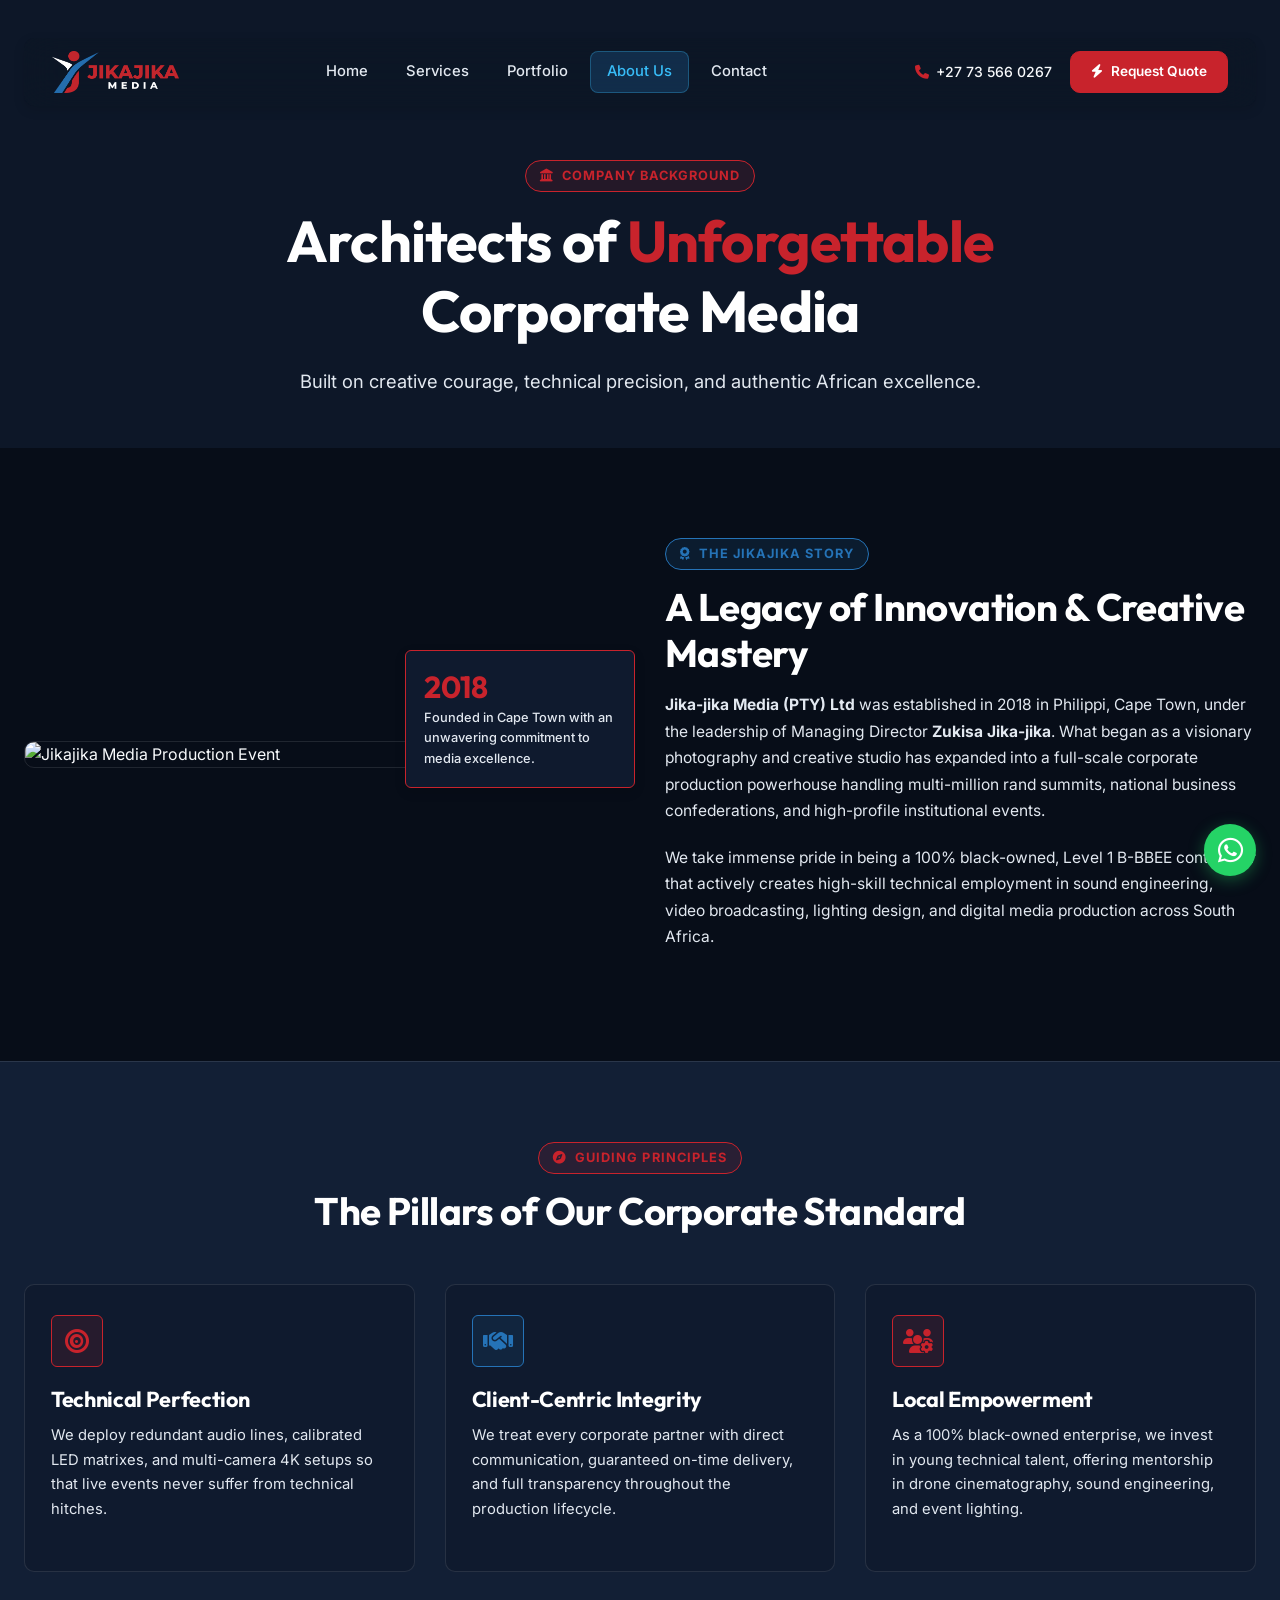
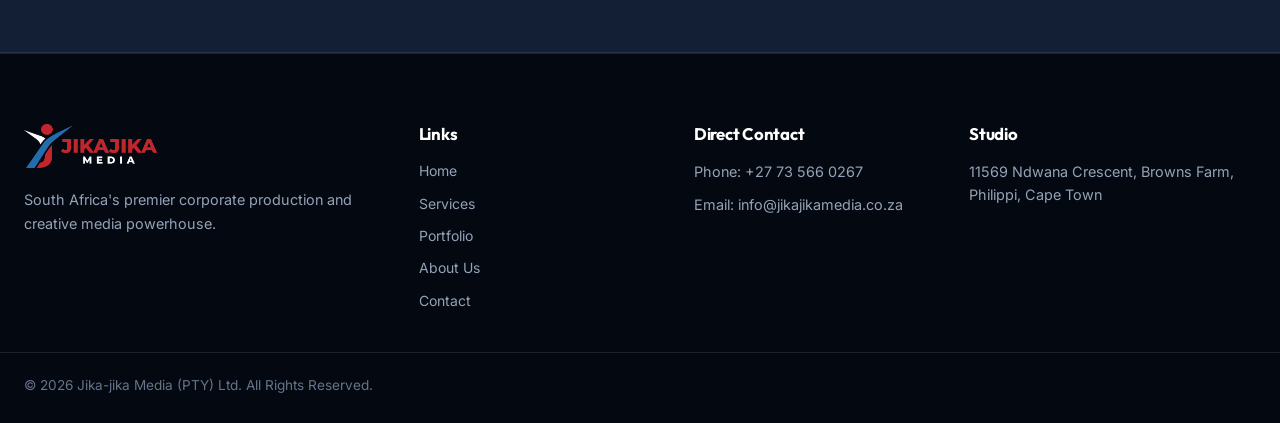
==== commit 5cd14ac6: "chore: add .nojekyll and cache busters for instant GitHub Pages updates" ====
--- a/about.html
+++ b/about.html
@@ -8,8 +8,8 @@
   
   <link rel="icon" type="image/jpeg" href="assets/images/logos/Favicon.jpg" />
   <link rel="stylesheet" href="https://cdnjs.cloudflare.com/ajax/libs/font-awesome/6.5.1/css/all.min.css" />
-  <link rel="stylesheet" href="css/style.css" />
-  <link rel="stylesheet" href="css/animations.css" />
+  <link rel="stylesheet" href="css/style.css?v=2.6.0" />
+  <link rel="stylesheet" href="css/animations.css?v=2.6.0" />
 </head>
 <body>
 
@@ -152,6 +152,6 @@
     <i class="fa-brands fa-whatsapp"></i>
   </a>
 
-  <script src="js/main.js"></script>
+  <script src="js/main.js?v=2.6.0"></script>
 </body>
 </html>
--- a/css/style.css
+++ b/css/style.css
@@ -1,13 +1,16 @@
 /* ==========================================================================
    JIKAJIKA MEDIA (PTY) LTD - CORPORATE CLEAN DESIGN SYSTEM
    Solid Colors: Brand Red (#C8232C) | Navy Blue (#163A63) | Sky Blue (#2573B7)
-   NO GRADIENTS - Clean, Minimal, Center-Aligned, Refined Typography
+   FULL LIGHT & DARK THEME SUPPORT - Center-Aligned - Pure White Hero Text
    ========================================================================== */
 
 @import url('https://fonts.googleapis.com/css2?family=Inter:wght@300;400;500;600;700&family=Outfit:wght@400;500;600;700&display=swap');
 
+/* ==========================================================================
+   Dark Theme (Default) & Light Theme Variables
+   ========================================================================== */
 :root {
-  /* Solid Brand Palette */
+  /* Brand Core Colors (Consistent across themes) */
   --primary-red: #C8232C;
   --primary-red-hover: #D92B34;
   --primary-red-dark: #A51820;
@@ -21,29 +24,24 @@
   --accent-blue-hover: #2D84D2;
   --accent-cyan: #38BDF8;
 
-  /* Solid Backgrounds & Surfaces */
+  /* Dark Theme Surfaces */
   --bg-main: #070D18;
   --bg-secondary: #0D1728;
   --bg-surface: #121F35;
   --bg-card: #0F1A2E;
   --bg-card-hover: #16243D;
-  --bg-floating-nav: rgba(11, 20, 36, 0.94);
-
-  /* Borders */
+  --bg-floating-nav: rgba(11, 20, 36, 0.30);
   --border-subtle: rgba(255, 255, 255, 0.1);
-  --border-brand-red: #C8232C;
-  --border-brand-blue: #2573B7;
   --border-glow: rgba(255, 255, 255, 0.15);
-
-  /* Typography */
-  --font-heading: 'Outfit', -apple-system, BlinkMacSystemFont, sans-serif;
-  --font-body: 'Inter', -apple-system, BlinkMacSystemFont, sans-serif;
 
   --text-pure-white: #FFFFFF;
   --text-primary: #F8FAFC;
   --text-secondary: #E2E8F0;
   --text-muted: #94A3B8;
   --text-dim: #64748B;
+
+  --input-bg: #091322;
+  --shadow-nav: 0 4px 12px rgba(0, 0, 0, 0.12);
 
   /* Radii */
   --radius-sm: 6px;
@@ -52,15 +50,29 @@
   --radius-xl: 20px;
   --radius-full: 9999px;
 
-  /* Shadows - 80% REDUCED NAV SHADOW FOR CLEAN LOOK */
-  --shadow-sm: 0 2px 8px rgba(0, 0, 0, 0.15);
-  --shadow-md: 0 6px 18px rgba(0, 0, 0, 0.25);
-  --shadow-lg: 0 12px 30px rgba(0, 0, 0, 0.35);
-  --shadow-nav: 0 4px 12px rgba(0, 0, 0, 0.12); /* Reduced by 80% */
-
-  /* Transitions */
   --transition-fast: 0.2s ease;
   --transition-normal: 0.3s ease;
+}
+
+/* Light Theme Variables */
+[data-theme="light"] {
+  --bg-main: #F8FAFC;
+  --bg-secondary: #EEF2F6;
+  --bg-surface: #E2E8F0;
+  --bg-card: #FFFFFF;
+  --bg-card-hover: #F1F5F9;
+  --bg-floating-nav: rgba(255, 255, 255, 0.30);
+  --border-subtle: rgba(0, 0, 0, 0.1);
+  --border-glow: rgba(0, 0, 0, 0.12);
+
+  --text-pure-white: #0F172A;
+  --text-primary: #0F172A;
+  --text-secondary: #334155;
+  --text-muted: #64748B;
+  --text-dim: #94A3B8;
+
+  --input-bg: #F1F5F9;
+  --shadow-nav: 0 4px 14px rgba(0, 0, 0, 0.08);
 }
 
 /* ==========================================================================
@@ -77,10 +89,11 @@
   font-size: 16px;
   background-color: var(--bg-main);
   color: var(--text-primary);
-  font-family: var(--font-body);
+  font-family: 'Inter', -apple-system, BlinkMacSystemFont, sans-serif;
   -webkit-font-smoothing: antialiased;
   -moz-osx-font-smoothing: grayscale;
   overflow-x: hidden;
+  transition: background-color var(--transition-normal), color var(--transition-normal);
 }
 
 body {
@@ -90,6 +103,7 @@
   color: var(--text-primary);
   overflow-x: hidden;
   position: relative;
+  transition: background-color var(--transition-normal), color var(--transition-normal);
 }
 
 a {
@@ -132,10 +146,10 @@
 }
 
 /* ==========================================================================
-   Typography Utilities (SOLID COLORS ONLY - NO GRADIENTS)
+   Typography Utilities
    ========================================================================== */
 h1, h2, h3, h4, h5, h6 {
-  font-family: var(--font-heading);
+  font-family: 'Outfit', -apple-system, BlinkMacSystemFont, sans-serif;
   font-weight: 700;
   line-height: 1.2;
   color: var(--text-pure-white);
@@ -147,11 +161,11 @@
 }
 
 .text-blue {
-  color: var(--accent-cyan) !important;
+  color: var(--accent-blue) !important;
 }
 
 .text-white {
-  color: var(--text-pure-white) !important;
+  color: #FFFFFF !important;
 }
 
 .section-header {
@@ -166,9 +180,9 @@
   gap: 8px;
   padding: 5px 14px;
   background: rgba(200, 35, 44, 0.12);
-  border: 1px solid var(--border-brand-red);
+  border: 1px solid var(--primary-red);
   border-radius: var(--radius-full);
-  color: #FF5A62;
+  color: var(--primary-red);
   font-size: 0.8rem;
   font-weight: 700;
   text-transform: uppercase;
@@ -178,8 +192,8 @@
 
 .section-tag.blue-tag {
   background: rgba(37, 115, 183, 0.15);
-  border-color: var(--border-brand-blue);
-  color: #38BDF8;
+  border-color: var(--accent-blue);
+  color: var(--accent-blue);
 }
 
 .section-title {
@@ -195,14 +209,14 @@
 }
 
 /* ==========================================================================
-   Buttons (SOLID REFINED STYLING)
+   Buttons
    ========================================================================== */
 .btn {
   display: inline-flex;
   align-items: center;
   justify-content: center;
   gap: 8px;
-  padding: 11px 24px;
+  padding: 12px 26px;
   border-radius: var(--radius-sm);
   font-weight: 600;
   font-size: 0.925rem;
@@ -227,13 +241,13 @@
 
 .btn-secondary {
   background-color: var(--brand-navy);
-  color: var(--text-pure-white);
+  color: #FFFFFF;
   border: 1px solid var(--accent-blue);
 }
 
 .btn-secondary:hover {
   background-color: var(--accent-blue);
-  border-color: var(--accent-cyan);
+  border-color: var(--accent-blue);
   transform: translateY(-1px);
 }
 
@@ -243,56 +257,67 @@
   border: 1px solid var(--border-glow);
 }
 
+[data-theme="light"] .btn-outline {
+  background: rgba(255, 255, 255, 0.8);
+  color: var(--text-primary);
+  border: 1px solid rgba(0, 0, 0, 0.15);
+}
+
 .btn-outline:hover {
-  background: rgba(255, 255, 255, 0.1);
+  background: rgba(255, 255, 255, 0.15);
   border-color: var(--text-pure-white);
 }
 
 .btn-sm {
-  padding: 8px 18px;
+  padding: 9px 20px;
   font-size: 0.85rem;
-  border-radius: var(--radius-full);
+  border-radius: 10px; /* 10PX CURVED CORNERS */
 }
 
 .btn-lg {
-  padding: 12px 28px;
+  padding: 13px 30px;
   font-size: 0.975rem;
   border-radius: var(--radius-sm);
 }
 
 /* ==========================================================================
-   FLOATING NAVBAR (80% REDUCED OUTER SHADOW)
+   POINT 1: MOVED DOWN & INCREASED SIZE FLOATING NAVBAR
    ========================================================================== */
 .site-header {
   position: fixed;
-  top: 18px;
+  top: 38px; /* MOVED DOWN FURTHER */
   left: 0;
   right: 0;
   z-index: 1000;
   display: flex;
   justify-content: center;
-  padding: 0 20px;
+  padding: 0 24px;
   pointer-events: none;
 }
 
 .floating-nav-frame {
   width: 100%;
-  max-width: 1320px;
+  max-width: 1360px;
   background-color: var(--bg-floating-nav);
-  backdrop-filter: blur(16px);
-  -webkit-backdrop-filter: blur(16px);
-  border: 1px solid rgba(255, 255, 255, 0.12);
-  border-radius: var(--radius-full);
-  box-shadow: var(--shadow-nav); /* 80% REDUCED */
-  padding: 8px 20px;
+  backdrop-filter: blur(18px);
+  -webkit-backdrop-filter: blur(18px);
+  border: none; /* OUTLINE REMOVED */
+  border-radius: 10px; /* 10PX CURVED CORNERS - NOT ROUND */
+  box-shadow: var(--shadow-nav);
+  padding: 13px 28px;
   display: flex;
   align-items: center;
   justify-content: space-between;
-  gap: 16px;
+  gap: 18px;
   pointer-events: auto;
   transition: all var(--transition-normal);
 }
 
+[data-theme="light"] .floating-nav-frame {
+  border: none;
+  box-shadow: var(--shadow-nav);
+}
+
 .brand-logo {
   display: flex;
   align-items: center;
@@ -301,7 +326,7 @@
 }
 
 .brand-logo img {
-  height: 40px;
+  height: 42px;
   width: auto;
   object-fit: contain;
 }
@@ -309,7 +334,7 @@
 .nav-links {
   display: flex;
   align-items: center;
-  gap: 4px;
+  gap: 6px;
 }
 
 .nav-item {
@@ -320,23 +345,34 @@
   display: inline-flex;
   align-items: center;
   gap: 5px;
-  padding: 7px 14px;
-  font-size: 0.9rem;
+  padding: 8px 16px;
+  font-size: 0.925rem;
   font-weight: 500;
   color: var(--text-secondary);
-  border-radius: var(--radius-full);
+  border-radius: 8px; /* CLEAN SUBTLE CORNERS */
   transition: var(--transition-fast);
 }
 
-.nav-link:hover,
+.nav-link:hover {
+  color: #38BDF8;
+  background: rgba(37, 115, 183, 0.12);
+}
+
+[data-theme="light"] .nav-link:hover {
+  background: rgba(37, 115, 183, 0.1);
+  color: #0284C7;
+}
+
 .nav-link.active {
-  color: var(--text-pure-white);
-  background: rgba(255, 255, 255, 0.08);
-}
-
-.nav-link.active {
-  background: rgba(200, 35, 44, 0.2);
-  color: #FFFFFF;
+  background: rgba(37, 115, 183, 0.25) !important;
+  color: #38BDF8 !important;
+  border: 1px solid rgba(56, 189, 248, 0.3);
+}
+
+[data-theme="light"] .nav-link.active {
+  background: rgba(37, 115, 183, 0.15) !important;
+  color: #0284C7 !important;
+  border: 1px solid rgba(2, 132, 199, 0.3);
 }
 
 /* Dropdown Menu */
@@ -346,14 +382,14 @@
 
 .dropdown-menu {
   position: absolute;
-  top: calc(100% + 10px);
+  top: calc(100% + 12px);
   left: 0;
-  min-width: 250px;
+  min-width: 260px;
   padding: 10px;
-  background: #0D182B;
+  background: var(--bg-card);
   border: 1px solid var(--border-subtle);
   border-radius: var(--radius-md);
-  box-shadow: var(--shadow-md);
+  box-shadow: var(--shadow-nav);
   opacity: 0;
   visibility: hidden;
   transform: translateY(8px);
@@ -371,7 +407,7 @@
   display: flex;
   align-items: center;
   gap: 10px;
-  padding: 8px 12px;
+  padding: 9px 12px;
   border-radius: var(--radius-sm);
   color: var(--text-secondary);
   font-size: 0.875rem;
@@ -379,19 +415,19 @@
 }
 
 .dropdown-item:hover {
-  background: rgba(200, 35, 44, 0.18);
-  color: var(--text-pure-white);
+  background: rgba(37, 115, 183, 0.18);
+  color: #38BDF8;
 }
 
 .dropdown-item i {
-  color: var(--primary-red);
+  color: #38BDF8;
   font-size: 1rem;
 }
 
 .header-cta {
   display: flex;
   align-items: center;
-  gap: 16px;
+  gap: 18px;
 }
 
 .header-contact-link {
@@ -404,7 +440,7 @@
 }
 
 .header-contact-link:hover {
-  color: var(--accent-cyan);
+  color: var(--accent-blue);
 }
 
 .mobile-toggle {
@@ -418,16 +454,16 @@
 }
 
 /* ==========================================================================
-   CENTER-ALIGNED & UNCLUTTERED HERO SECTION (VISIBLE IMAGES)
+   HERO SECTION - 100% PURE WHITE TEXT - VISIBLE UPDATED PHOTOS
    ========================================================================== */
 .hero-slider-section {
   position: relative;
-  min-height: 92vh;
+  min-height: 94vh;
   display: flex;
   align-items: center;
   justify-content: center;
   overflow: hidden;
-  padding: 130px 0 70px;
+  padding: 150px 0 80px;
 }
 
 .hero-slider-container {
@@ -457,7 +493,7 @@
   background-size: cover;
   background-position: center;
   background-repeat: no-repeat;
-  filter: brightness(0.88) contrast(1.05); /* CLEAR & VIBRANT */
+  filter: brightness(0.85) contrast(1.05); /* CLEAR & BRIGHT */
   transform: scale(1);
   transition: transform 7s ease;
 }
@@ -466,30 +502,19 @@
   transform: scale(1.05);
 }
 
-/* Balanced Soft Center Tint */
+/* One Uniform Flat Overlay Transparency (No Radial Vignette / No Faded Shadow) */
 .hero-overlay {
   position: absolute;
   inset: 0;
-  background: radial-gradient(
-    circle at 50% 50%,
-    rgba(6, 11, 20, 0.78) 0%,
-    rgba(6, 11, 20, 0.48) 60%,
-    rgba(6, 11, 20, 0.3) 100%
-  ),
-  linear-gradient(
-    0deg,
-    var(--bg-main) 0%,
-    transparent 25%,
-    rgba(6, 11, 20, 0.3) 100%
-  );
+  background-color: rgba(0, 0, 0, 0.45); /* Uniform single transparency */
   z-index: 2;
 }
 
-/* CENTER-ALIGNED UNCLUTTERED HERO CONTENT */
+/* CENTERED HERO CONTENT WITH 100% PURE WHITE TEXT */
 .hero-content {
   position: relative;
   z-index: 10;
-  max-width: 760px;
+  max-width: 780px;
   margin: 0 auto;
   text-align: center;
   display: flex;
@@ -501,42 +526,48 @@
   display: inline-flex;
   align-items: center;
   gap: 8px;
-  padding: 5px 15px;
+  padding: 6px 16px;
   background: rgba(11, 20, 36, 0.88);
-  border: 1px solid var(--border-brand-blue);
+  border: 1px solid rgba(255, 255, 255, 0.25);
   border-radius: var(--radius-full);
-  color: #38BDF8;
-  font-size: 0.8rem;
+  color: #FFFFFF !important; /* PURE WHITE */
+  font-size: 0.825rem;
   font-weight: 600;
-  margin-bottom: 16px;
+  margin-bottom: 18px;
 }
 
 .hero-badge-dot {
   width: 7px;
   height: 7px;
   border-radius: 50%;
-  background: var(--primary-red);
+  background: #FFFFFF;
   animation: pulseDot 2s infinite;
 }
 
-/* SMALLER, REFINED HERO TITLE */
+/* PURE WHITE HERO TITLE - NO OTHER COLORS */
 .hero-title {
   font-size: clamp(1.85rem, 3.2vw, 2.75rem);
   font-weight: 700;
   line-height: 1.2;
   margin-bottom: 16px;
   letter-spacing: -0.015em;
-  color: var(--text-pure-white);
-  text-shadow: 0 2px 8px rgba(0, 0, 0, 0.7);
-}
-
+  color: #FFFFFF !important; /* 100% PURE WHITE */
+  text-shadow: 0 2px 10px rgba(0, 0, 0, 0.8);
+}
+
+.hero-title span {
+  color: #FFFFFF !important; /* NO OTHER COLORS IN HERO TITLE */
+}
+
+/* PURE WHITE HERO DESCRIPTION */
 .hero-description {
   font-size: clamp(0.95rem, 1.1vw, 1.05rem);
-  color: var(--text-secondary);
+  color: #FFFFFF !important; /* 100% PURE WHITE */
   line-height: 1.65;
-  margin: 0 auto 26px auto;
-  max-width: 620px;
-  text-shadow: 0 2px 8px rgba(0, 0, 0, 0.7);
+  margin: 0 auto 28px auto;
+  max-width: 640px;
+  text-shadow: 0 2px 8px rgba(0, 0, 0, 0.8);
+  opacity: 0.95;
 }
 
 .hero-actions {
@@ -544,21 +575,21 @@
   align-items: center;
   justify-content: center;
   flex-wrap: wrap;
-  gap: 12px;
-  margin-bottom: 30px;
-}
-
-/* SLEEK UNCLUTTERED STATS ROW */
+  gap: 14px;
+  margin-bottom: 32px;
+}
+
+/* PURE WHITE STATS ROW */
 .hero-stats-row {
   display: flex;
   align-items: center;
   justify-content: center;
   flex-wrap: wrap;
   gap: 28px;
-  padding-top: 20px;
-  border-top: 1px solid rgba(255, 255, 255, 0.12);
+  padding-top: 22px;
+  border-top: 1px solid rgba(255, 255, 255, 0.2);
   width: 100%;
-  max-width: 620px;
+  max-width: 640px;
 }
 
 .hero-stat-item {
@@ -566,18 +597,86 @@
 }
 
 .hero-stat-item h3 {
-  font-size: 1.45rem;
+  font-size: 1.5rem;
   font-weight: 700;
-  color: var(--text-pure-white);
+  color: #FFFFFF !important; /* PURE WHITE */
   margin-bottom: 0px;
 }
 
 .hero-stat-item p {
   font-size: 0.75rem;
-  color: var(--text-muted);
+  color: #FFFFFF !important; /* PURE WHITE */
+  opacity: 0.85;
   text-transform: uppercase;
   letter-spacing: 0.05em;
   font-weight: 600;
+}
+
+/* ==========================================================================
+   POINT 3: LIGHT / DARK THEME SWITCH ON RIGHT SIDE OF HERO
+   ========================================================================== */
+.hero-theme-switch-wrapper {
+  position: absolute;
+  top: 50%;
+  right: 32px;
+  transform: translateY(-50%);
+  z-index: 30;
+  display: flex;
+  flex-direction: column;
+  align-items: center;
+  gap: 8px;
+}
+
+.theme-toggle-btn {
+  display: flex;
+  flex-direction: column;
+  align-items: center;
+  justify-content: space-between;
+  padding: 6px;
+  width: 44px;
+  height: 84px;
+  background: rgba(11, 20, 36, 0.88);
+  border: 1px solid rgba(255, 255, 255, 0.2);
+  border-radius: var(--radius-full);
+  cursor: pointer;
+  transition: all var(--transition-normal);
+  backdrop-filter: blur(12px);
+}
+
+[data-theme="light"] .theme-toggle-btn {
+  background: rgba(255, 255, 255, 0.9);
+  border-color: rgba(0, 0, 0, 0.15);
+  box-shadow: 0 4px 12px rgba(0, 0, 0, 0.1);
+}
+
+.theme-icon-slot {
+  width: 32px;
+  height: 32px;
+  border-radius: 50%;
+  display: flex;
+  align-items: center;
+  justify-content: center;
+  font-size: 0.85rem;
+  transition: all var(--transition-fast);
+  color: var(--text-dim);
+}
+
+.theme-icon-slot.active {
+  background-color: var(--primary-red);
+  color: #FFFFFF;
+  box-shadow: 0 2px 8px rgba(200, 35, 44, 0.5);
+}
+
+.theme-switch-label {
+  font-size: 0.65rem;
+  font-weight: 700;
+  text-transform: uppercase;
+  letter-spacing: 0.08em;
+  color: #FFFFFF;
+  text-shadow: 0 1px 4px rgba(0, 0, 0, 0.7);
+  writing-mode: vertical-rl;
+  transform: rotate(180deg);
+  opacity: 0.9;
 }
 
 /* Slider Controls */
@@ -597,7 +696,7 @@
   border-radius: 50%;
   background: rgba(11, 20, 36, 0.85);
   border: 1px solid var(--border-glow);
-  color: var(--text-pure-white);
+  color: #FFFFFF;
   display: flex;
   align-items: center;
   justify-content: center;
@@ -623,7 +722,7 @@
 .slider-indicator {
   width: 32px;
   height: 3px;
-  background: rgba(255, 255, 255, 0.3);
+  background: rgba(255, 255, 255, 0.35);
   border-radius: 2px;
   cursor: pointer;
   transition: var(--transition-fast);
@@ -635,11 +734,11 @@
 }
 
 /* ==========================================================================
-   Client Marquee (SOLID)
+   Client Marquee
    ========================================================================== */
 .clients-marquee-section {
   padding: 28px 0;
-  background: #0A1322;
+  background-color: var(--bg-secondary);
   border-top: 1px solid var(--border-subtle);
   border-bottom: 1px solid var(--border-subtle);
   overflow: hidden;
@@ -675,7 +774,7 @@
   align-items: center;
   gap: 10px;
   padding: 8px 18px;
-  background: var(--bg-card);
+  background-color: var(--bg-card);
   border: 1px solid var(--border-subtle);
   border-radius: var(--radius-full);
   color: var(--text-secondary);
@@ -703,7 +802,7 @@
 }
 
 .service-card {
-  background: var(--bg-card);
+  background-color: var(--bg-card);
   border: 1px solid var(--border-subtle);
   border-radius: var(--radius-md);
   padding: 30px 26px;
@@ -715,8 +814,8 @@
 
 .service-card:hover {
   transform: translateY(-4px);
-  border-color: var(--border-brand-red);
-  background: var(--bg-card-hover);
+  border-color: var(--primary-red);
+  background-color: var(--bg-card-hover);
 }
 
 .service-icon-box {
@@ -724,7 +823,7 @@
   height: 52px;
   border-radius: var(--radius-sm);
   background: rgba(200, 35, 44, 0.12);
-  border: 1px solid var(--border-brand-red);
+  border: 1px solid var(--primary-red);
   display: flex;
   align-items: center;
   justify-content: center;
@@ -741,8 +840,8 @@
 
 .service-icon-box.blue {
   background: rgba(37, 115, 183, 0.12);
-  border-color: var(--border-brand-blue);
-  color: var(--accent-cyan);
+  border-color: var(--accent-blue);
+  color: var(--accent-blue);
 }
 
 .service-card:hover .service-icon-box.blue {
@@ -797,7 +896,7 @@
   gap: 6px;
   font-weight: 600;
   font-size: 0.875rem;
-  color: #FF6B72;
+  color: var(--primary-red);
 }
 
 .service-card:hover .service-link {
@@ -805,11 +904,11 @@
 }
 
 /* ==========================================================================
-   Portfolio & Event Showcase
+   Portfolio Section
    ========================================================================== */
 .portfolio-section {
   padding: 90px 0;
-  background: #091220;
+  background-color: var(--bg-secondary);
   position: relative;
 }
 
@@ -825,7 +924,7 @@
 .filter-btn {
   padding: 7px 18px;
   border-radius: var(--radius-full);
-  background: #111D33;
+  background-color: var(--bg-card);
   border: 1px solid var(--border-subtle);
   color: var(--text-secondary);
   font-size: 0.875rem;
@@ -836,7 +935,7 @@
 
 .filter-btn:hover,
 .filter-btn.active {
-  background: var(--primary-red);
+  background-color: var(--primary-red);
   color: #FFFFFF;
   border-color: var(--primary-red);
 }
@@ -851,7 +950,7 @@
   position: relative;
   border-radius: var(--radius-md);
   overflow: hidden;
-  background: var(--bg-card);
+  background-color: var(--bg-card);
   border: 1px solid var(--border-subtle);
   aspect-ratio: 4 / 3;
   cursor: pointer;
@@ -892,7 +991,7 @@
 .portfolio-category-badge {
   display: inline-block;
   padding: 3px 10px;
-  background: var(--primary-red);
+  background-color: var(--primary-red);
   color: #FFFFFF;
   font-size: 0.7rem;
   font-weight: 700;
@@ -904,13 +1003,13 @@
 
 .portfolio-title {
   font-size: 1.15rem;
-  color: var(--text-pure-white);
+  color: #FFFFFF;
   margin-bottom: 3px;
 }
 
 .portfolio-desc {
   font-size: 0.8rem;
-  color: var(--text-secondary);
+  color: #CBD5E1;
 }
 
 /* Lightbox Modal */
@@ -952,7 +1051,7 @@
 
 .lightbox-caption {
   margin-top: 14px;
-  color: var(--text-primary);
+  color: #FFFFFF;
   text-align: center;
   font-size: 1.05rem;
   font-weight: 600;
@@ -974,7 +1073,7 @@
 
 /* ==========================================================================
    About Section
-   ========================================================================== */
+   ========================================================================= */
 .about-section {
   padding: 90px 0;
   position: relative;
@@ -1001,11 +1100,12 @@
   position: absolute;
   bottom: -20px;
   right: -20px;
-  background: #0E1A2E;
-  border: 1px solid var(--border-brand-red);
+  background-color: var(--bg-card);
+  border: 1px solid var(--primary-red);
   border-radius: var(--radius-sm);
   padding: 18px;
   max-width: 230px;
+  box-shadow: var(--shadow-nav);
 }
 
 .about-floating-card h4 {
@@ -1065,15 +1165,15 @@
 
 /* ==========================================================================
    Quote Estimator & Booking
-   ========================================================================== */
+   ========================================================================= */
 .quote-section {
   padding: 90px 0;
-  background: #08111F;
+  background-color: var(--bg-secondary);
   position: relative;
 }
 
 .quote-wrapper {
-  background: var(--bg-card);
+  background-color: var(--bg-card);
   border: 1px solid var(--border-subtle);
   border-radius: var(--radius-lg);
   padding: 38px;
@@ -1100,17 +1200,16 @@
 .form-control {
   width: 100%;
   padding: 11px 14px;
-  background: #091322;
+  background-color: var(--input-bg);
   border: 1px solid var(--border-subtle);
   border-radius: var(--radius-sm);
-  color: var(--text-pure-white);
+  color: var(--text-primary);
   font-size: 0.9rem;
   transition: var(--transition-fast);
 }
 
 .form-control:focus {
   border-color: var(--primary-red);
-  background: #0C1A2E;
 }
 
 .services-checkbox-grid {
@@ -1125,7 +1224,7 @@
   align-items: center;
   gap: 8px;
   padding: 9px 12px;
-  background: #08111F;
+  background-color: var(--input-bg);
   border: 1px solid var(--border-subtle);
   border-radius: var(--radius-sm);
   cursor: pointer;
@@ -1145,8 +1244,8 @@
 }
 
 .quote-summary-card {
-  background: #0A1629;
-  border: 1px solid var(--border-brand-red);
+  background-color: var(--bg-surface);
+  border: 1px solid var(--primary-red);
   border-radius: var(--radius-md);
   padding: 30px 24px;
   display: flex;
@@ -1190,7 +1289,7 @@
    Footer Section
    ========================================================================== */
 .site-footer {
-  background: #040810;
+  background-color: #040810;
   border-top: 1px solid var(--border-subtle);
   padding: 70px 0 26px;
   position: relative;
@@ -1204,7 +1303,7 @@
 }
 
 .footer-brand p {
-  color: var(--text-muted);
+  color: #94A3B8;
   font-size: 0.9rem;
   line-height: 1.65;
   margin: 16px 0 20px;
@@ -1220,8 +1319,8 @@
   height: 36px;
   border-radius: 50%;
   background: rgba(255, 255, 255, 0.08);
-  border: 1px solid var(--border-subtle);
-  color: var(--text-secondary);
+  border: 1px solid rgba(255, 255, 255, 0.1);
+  color: #E2E8F0;
   display: flex;
   align-items: center;
   justify-content: center;
@@ -1239,6 +1338,7 @@
 .footer-column h4 {
   font-size: 1.05rem;
   margin-bottom: 16px;
+  color: #FFFFFF;
 }
 
 .footer-links {
@@ -1248,25 +1348,25 @@
 }
 
 .footer-link {
-  color: var(--text-muted);
+  color: #94A3B8;
   font-size: 0.875rem;
   transition: var(--transition-fast);
 }
 
 .footer-link:hover {
-  color: var(--text-pure-white);
+  color: #FFFFFF;
   transform: translateX(3px);
 }
 
 .footer-bottom {
-  border-top: 1px solid var(--border-subtle);
+  border-top: 1px solid rgba(255, 255, 255, 0.1);
   padding-top: 22px;
   display: flex;
   align-items: center;
   justify-content: space-between;
   flex-wrap: wrap;
   gap: 16px;
-  color: var(--text-dim);
+  color: #64748B;
   font-size: 0.85rem;
 }
 
@@ -1300,8 +1400,27 @@
    ========================================================================== */
 @media (max-width: 1024px) {
   .site-header {
-    top: 12px;
-    padding: 0 14px;
+    top: 20px;
+    padding: 0 16px;
+  }
+
+  .hero-theme-switch-wrapper {
+    top: auto;
+    bottom: 24px;
+    right: 90px;
+    transform: none;
+    flex-direction: row;
+  }
+
+  .theme-toggle-btn {
+    flex-direction: row;
+    width: 84px;
+    height: 44px;
+  }
+
+  .theme-switch-label {
+    writing-mode: horizontal-tb;
+    transform: none;
   }
 
   .about-grid,
@@ -1318,13 +1437,13 @@
 
 @media (max-width: 768px) {
   .site-header {
-    top: 10px;
+    top: 14px;
     padding: 0 10px;
   }
 
   .floating-nav-frame {
     border-radius: var(--radius-md);
-    padding: 8px 14px;
+    padding: 10px 16px;
   }
 
   .nav-links,
@@ -1340,11 +1459,11 @@
     display: flex;
     flex-direction: column;
     position: fixed;
-    top: 76px;
+    top: 86px;
     left: 10px;
     right: 10px;
     bottom: 16px;
-    background: #0A1424;
+    background-color: var(--bg-card);
     border: 1px solid var(--border-subtle);
     border-radius: var(--radius-md);
     padding: 20px;
@@ -1359,7 +1478,7 @@
   }
 
   .hero-slider-section {
-    padding-top: 110px;
+    padding-top: 130px;
   }
 
   .slider-controls {
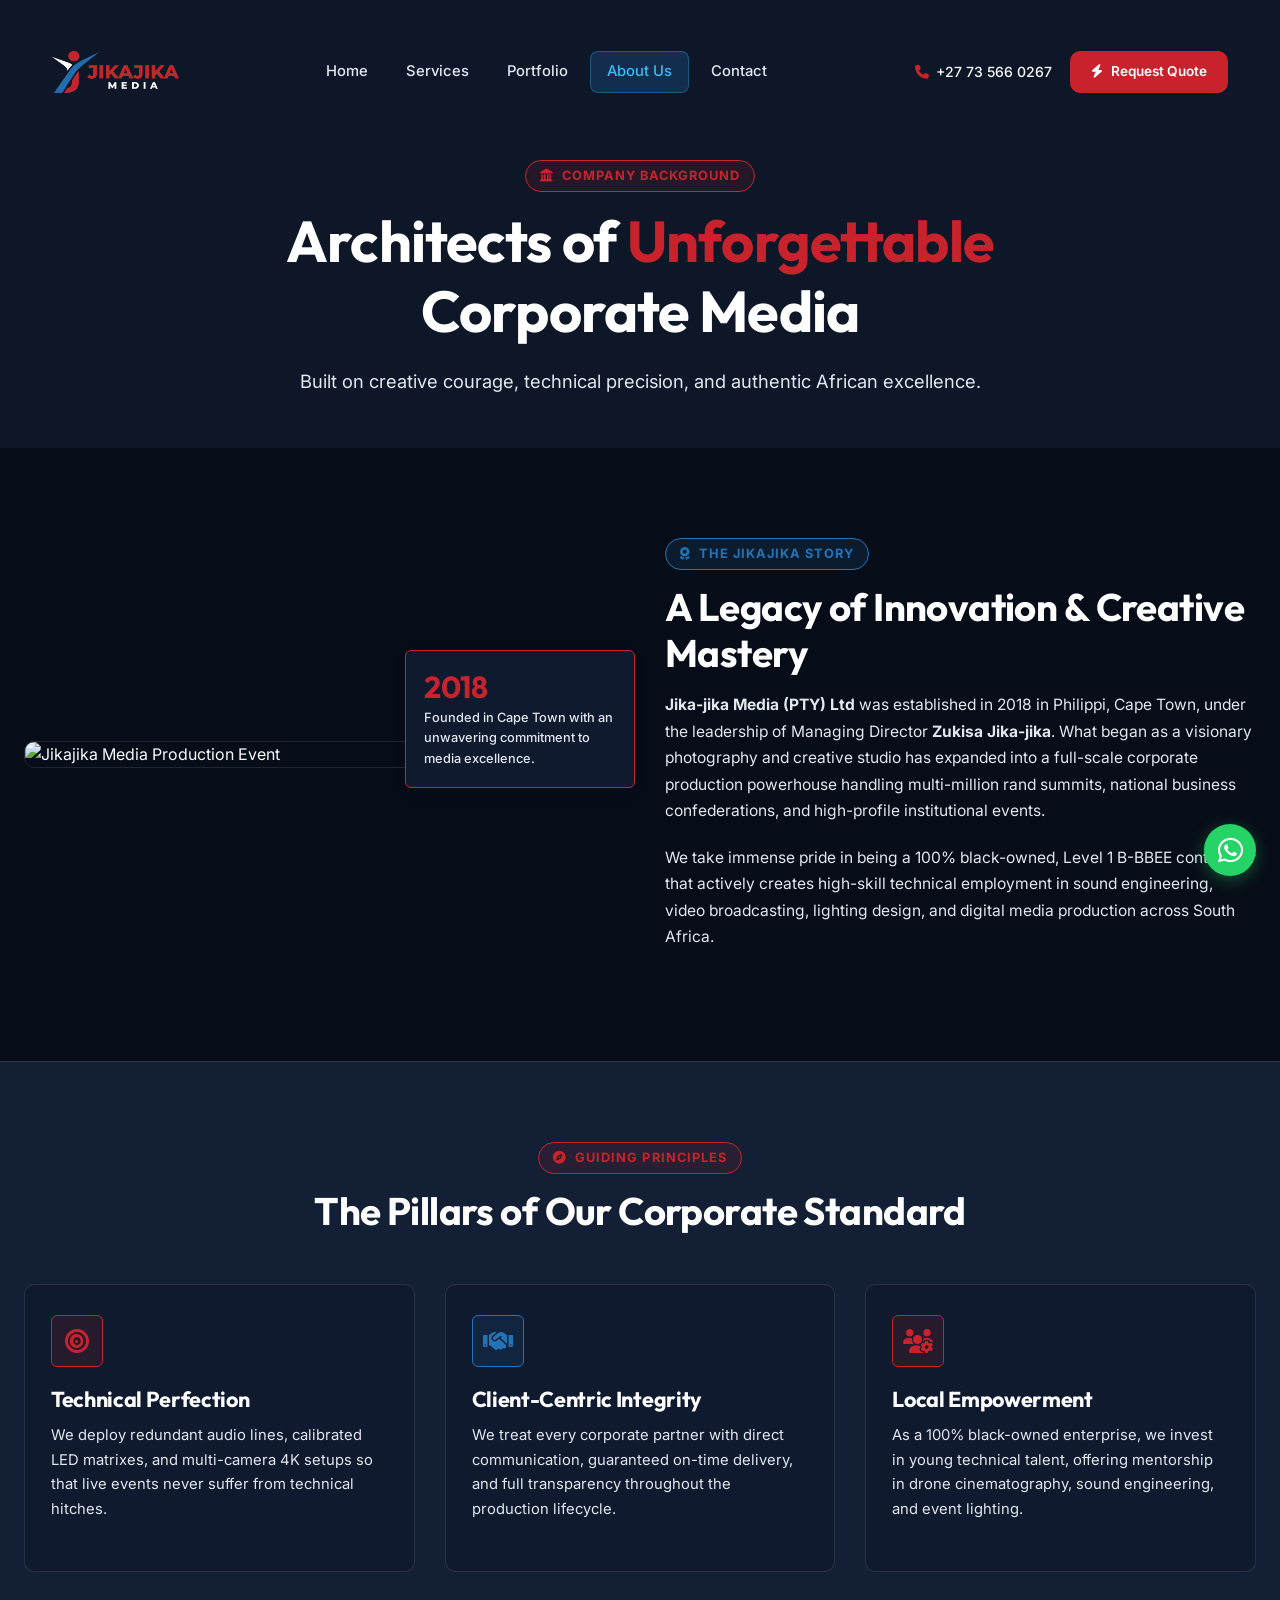
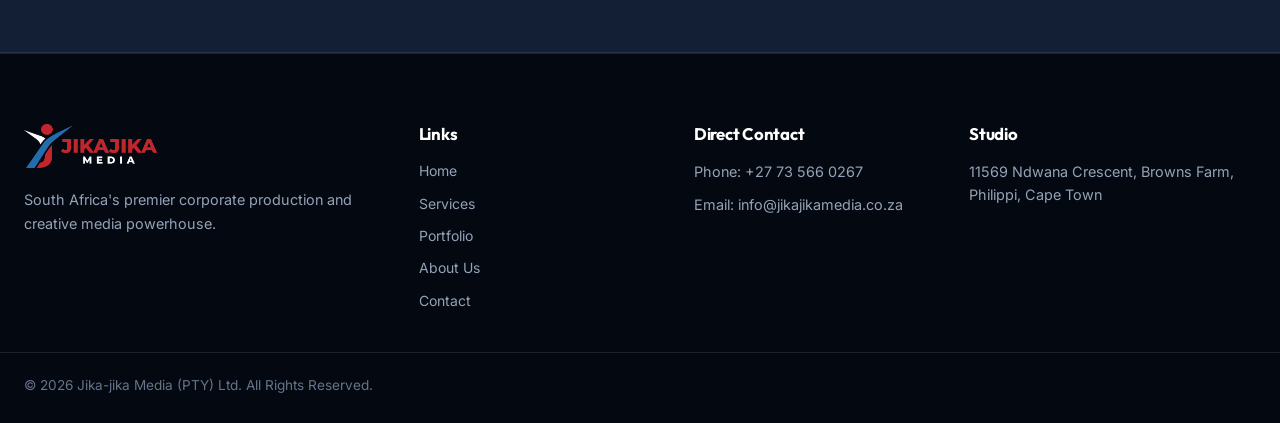
==== commit 8a535bd4: "fix(ui): increase header background transparency to 100% and remove outer shadow" ====
--- a/about.html
+++ b/about.html
@@ -8,8 +8,8 @@
   
   <link rel="icon" type="image/jpeg" href="assets/images/logos/Favicon.jpg" />
   <link rel="stylesheet" href="https://cdnjs.cloudflare.com/ajax/libs/font-awesome/6.5.1/css/all.min.css" />
-  <link rel="stylesheet" href="css/style.css?v=2.6.0" />
-  <link rel="stylesheet" href="css/animations.css?v=2.6.0" />
+  <link rel="stylesheet" href="css/style.css?v=2.7.0" />
+  <link rel="stylesheet" href="css/animations.css?v=2.7.0" />
 </head>
 <body>
 
@@ -152,6 +152,6 @@
     <i class="fa-brands fa-whatsapp"></i>
   </a>
 
-  <script src="js/main.js?v=2.6.0"></script>
+  <script src="js/main.js?v=2.7.0"></script>
 </body>
 </html>
--- a/css/style.css
+++ b/css/style.css
@@ -298,12 +298,12 @@
 .floating-nav-frame {
   width: 100%;
   max-width: 1360px;
-  background-color: var(--bg-floating-nav);
-  backdrop-filter: blur(18px);
-  -webkit-backdrop-filter: blur(18px);
-  border: none; /* OUTLINE REMOVED */
-  border-radius: 10px; /* 10PX CURVED CORNERS - NOT ROUND */
-  box-shadow: var(--shadow-nav);
+  background-color: transparent; /* 100% TRANSPARENT BACKGROUND */
+  backdrop-filter: none;
+  -webkit-backdrop-filter: none;
+  border: none;
+  border-radius: 10px;
+  box-shadow: none; /* NO OUTER SHADOW */
   padding: 13px 28px;
   display: flex;
   align-items: center;
@@ -314,8 +314,10 @@
 }
 
 [data-theme="light"] .floating-nav-frame {
+  background-color: transparent;
+  backdrop-filter: none;
   border: none;
-  box-shadow: var(--shadow-nav);
+  box-shadow: none;
 }
 
 .brand-logo {
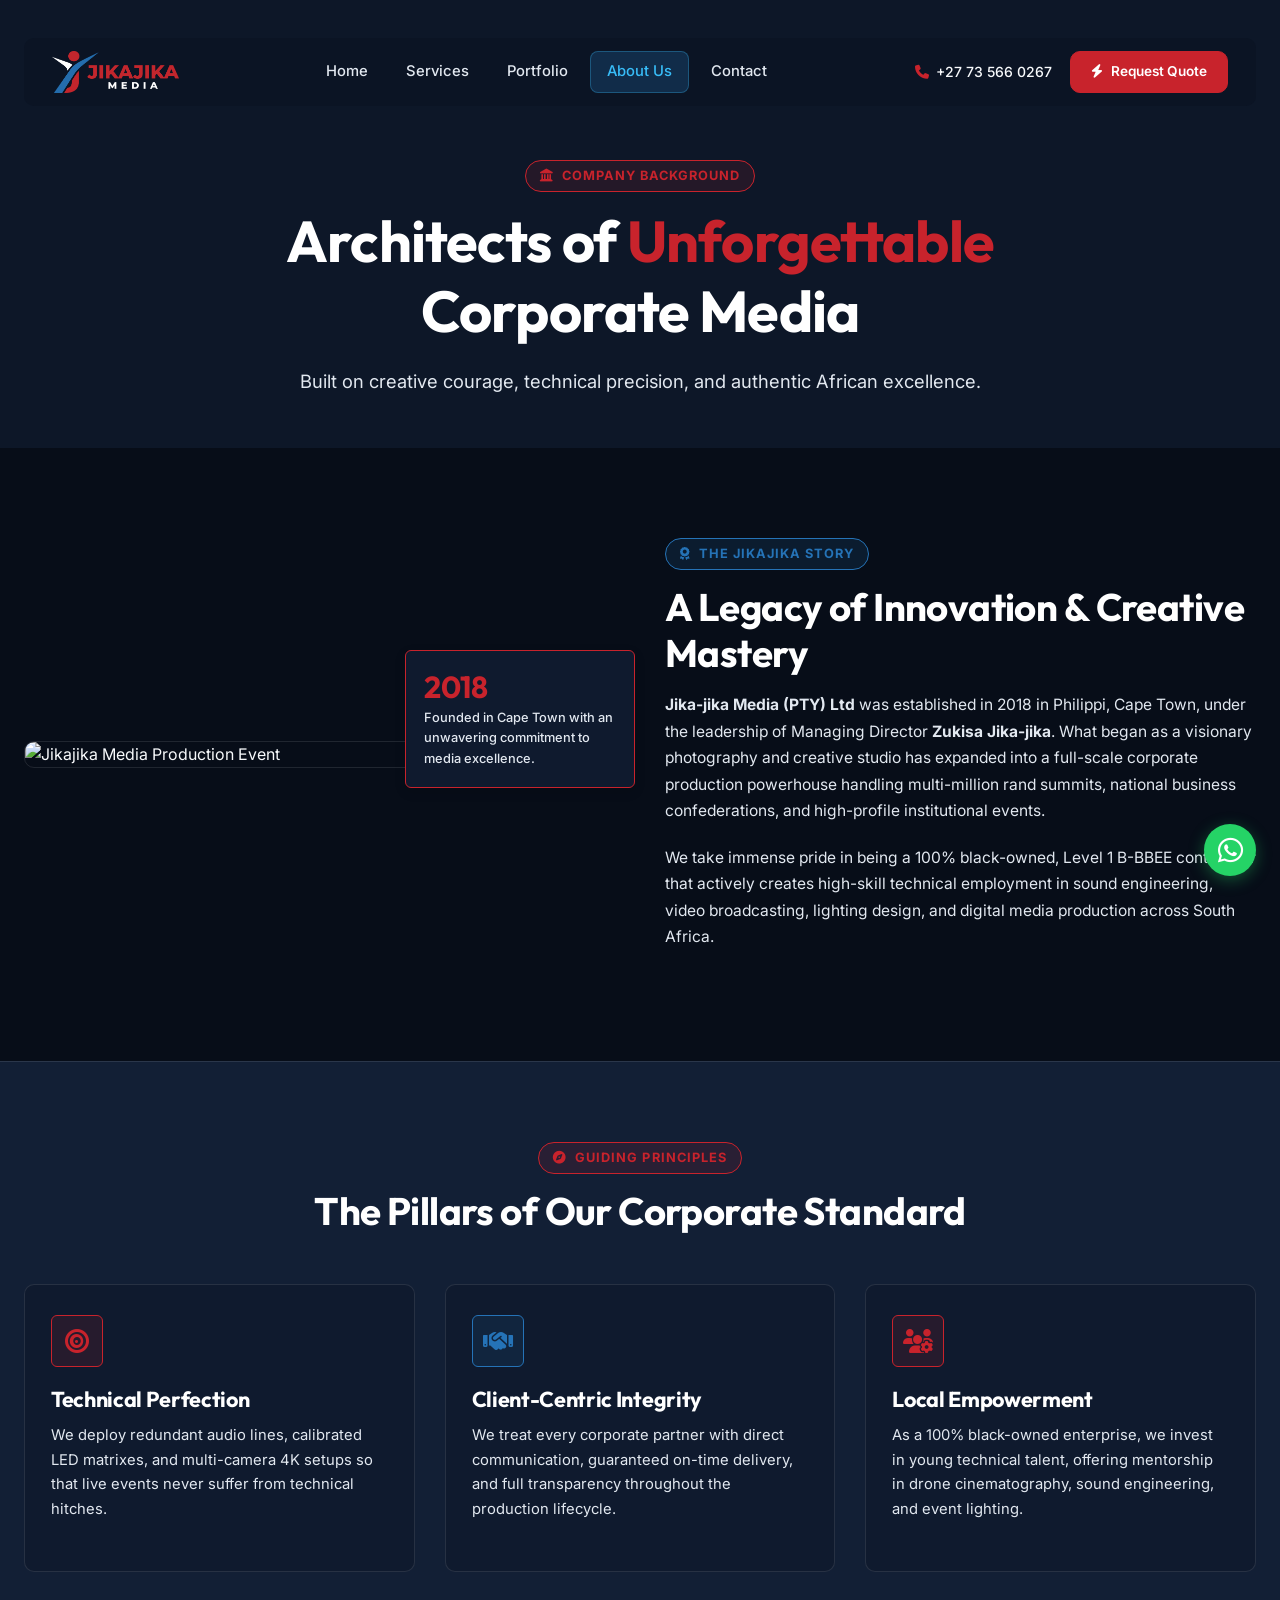
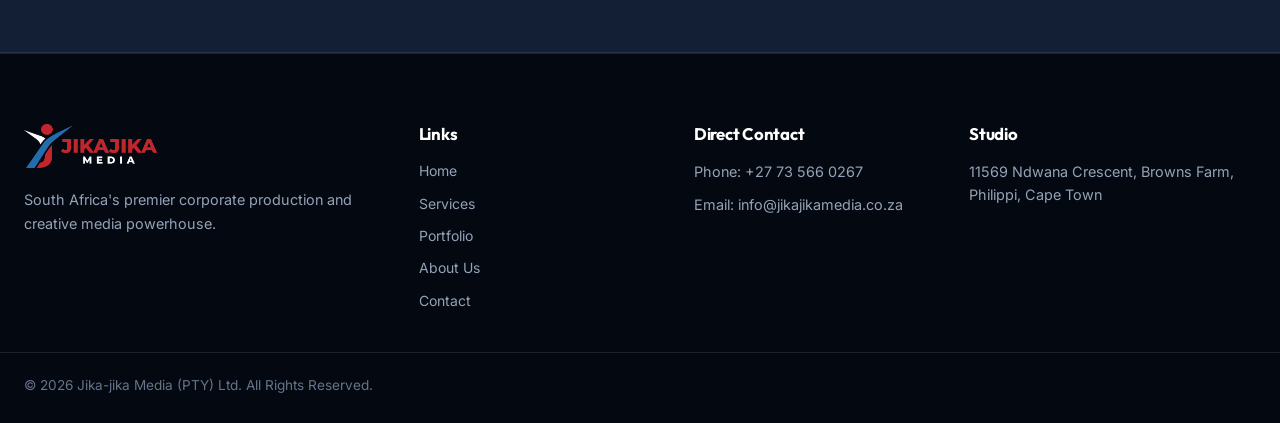
==== commit 8cfa767c: "fix(ui): decrease header background transparency to 0% (fully solid background)" ====
--- a/about.html
+++ b/about.html
@@ -8,8 +8,8 @@
   
   <link rel="icon" type="image/jpeg" href="assets/images/logos/Favicon.jpg" />
   <link rel="stylesheet" href="https://cdnjs.cloudflare.com/ajax/libs/font-awesome/6.5.1/css/all.min.css" />
-  <link rel="stylesheet" href="css/style.css?v=2.7.0" />
-  <link rel="stylesheet" href="css/animations.css?v=2.7.0" />
+  <link rel="stylesheet" href="css/style.css?v=2.8.0" />
+  <link rel="stylesheet" href="css/animations.css?v=2.8.0" />
 </head>
 <body>
 
@@ -152,6 +152,6 @@
     <i class="fa-brands fa-whatsapp"></i>
   </a>
 
-  <script src="js/main.js?v=2.7.0"></script>
+  <script src="js/main.js?v=2.8.0"></script>
 </body>
 </html>
--- a/css/style.css
+++ b/css/style.css
@@ -298,7 +298,7 @@
 .floating-nav-frame {
   width: 100%;
   max-width: 1360px;
-  background-color: transparent; /* 100% TRANSPARENT BACKGROUND */
+  background-color: #0B1424; /* 0% TRANSPARENCY - FULLY SOLID BACKGROUND */
   backdrop-filter: none;
   -webkit-backdrop-filter: none;
   border: none;
@@ -314,7 +314,7 @@
 }
 
 [data-theme="light"] .floating-nav-frame {
-  background-color: transparent;
+  background-color: #FFFFFF; /* SOLID WHITE */
   backdrop-filter: none;
   border: none;
   box-shadow: none;
